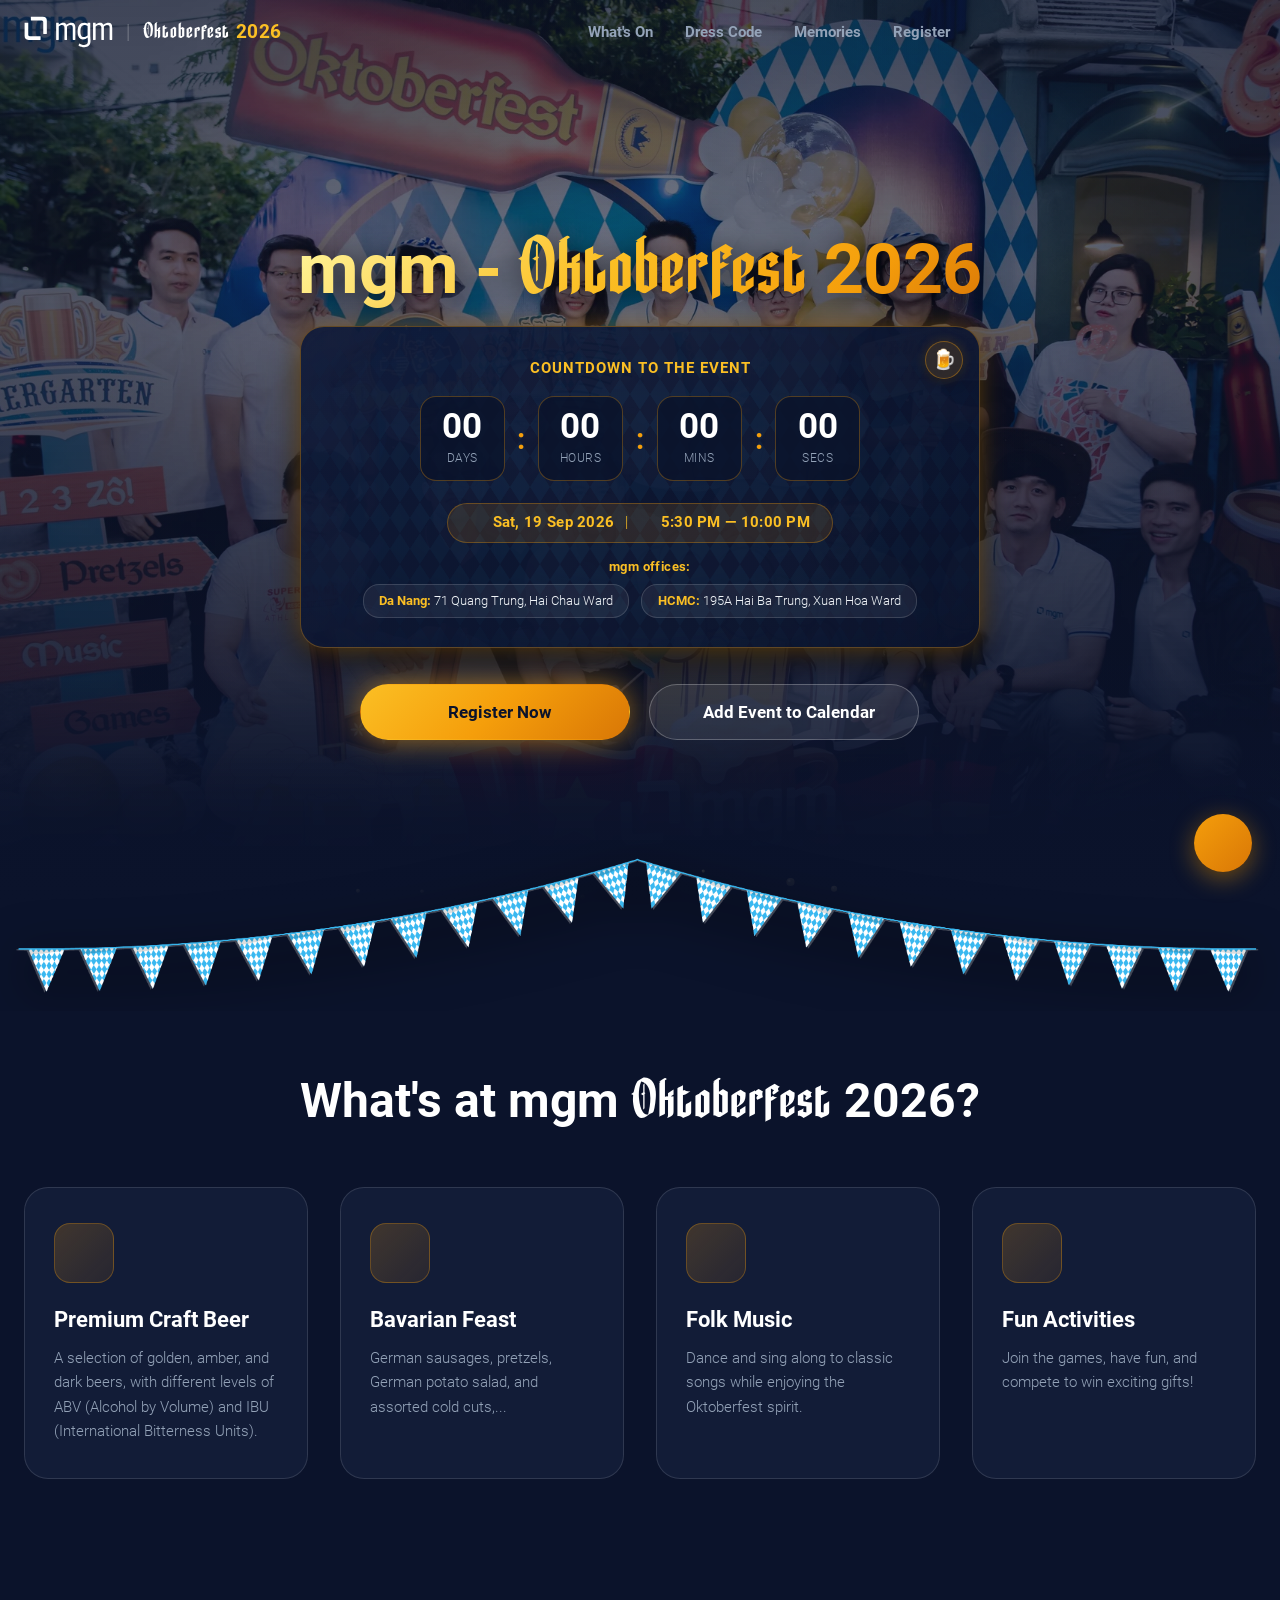
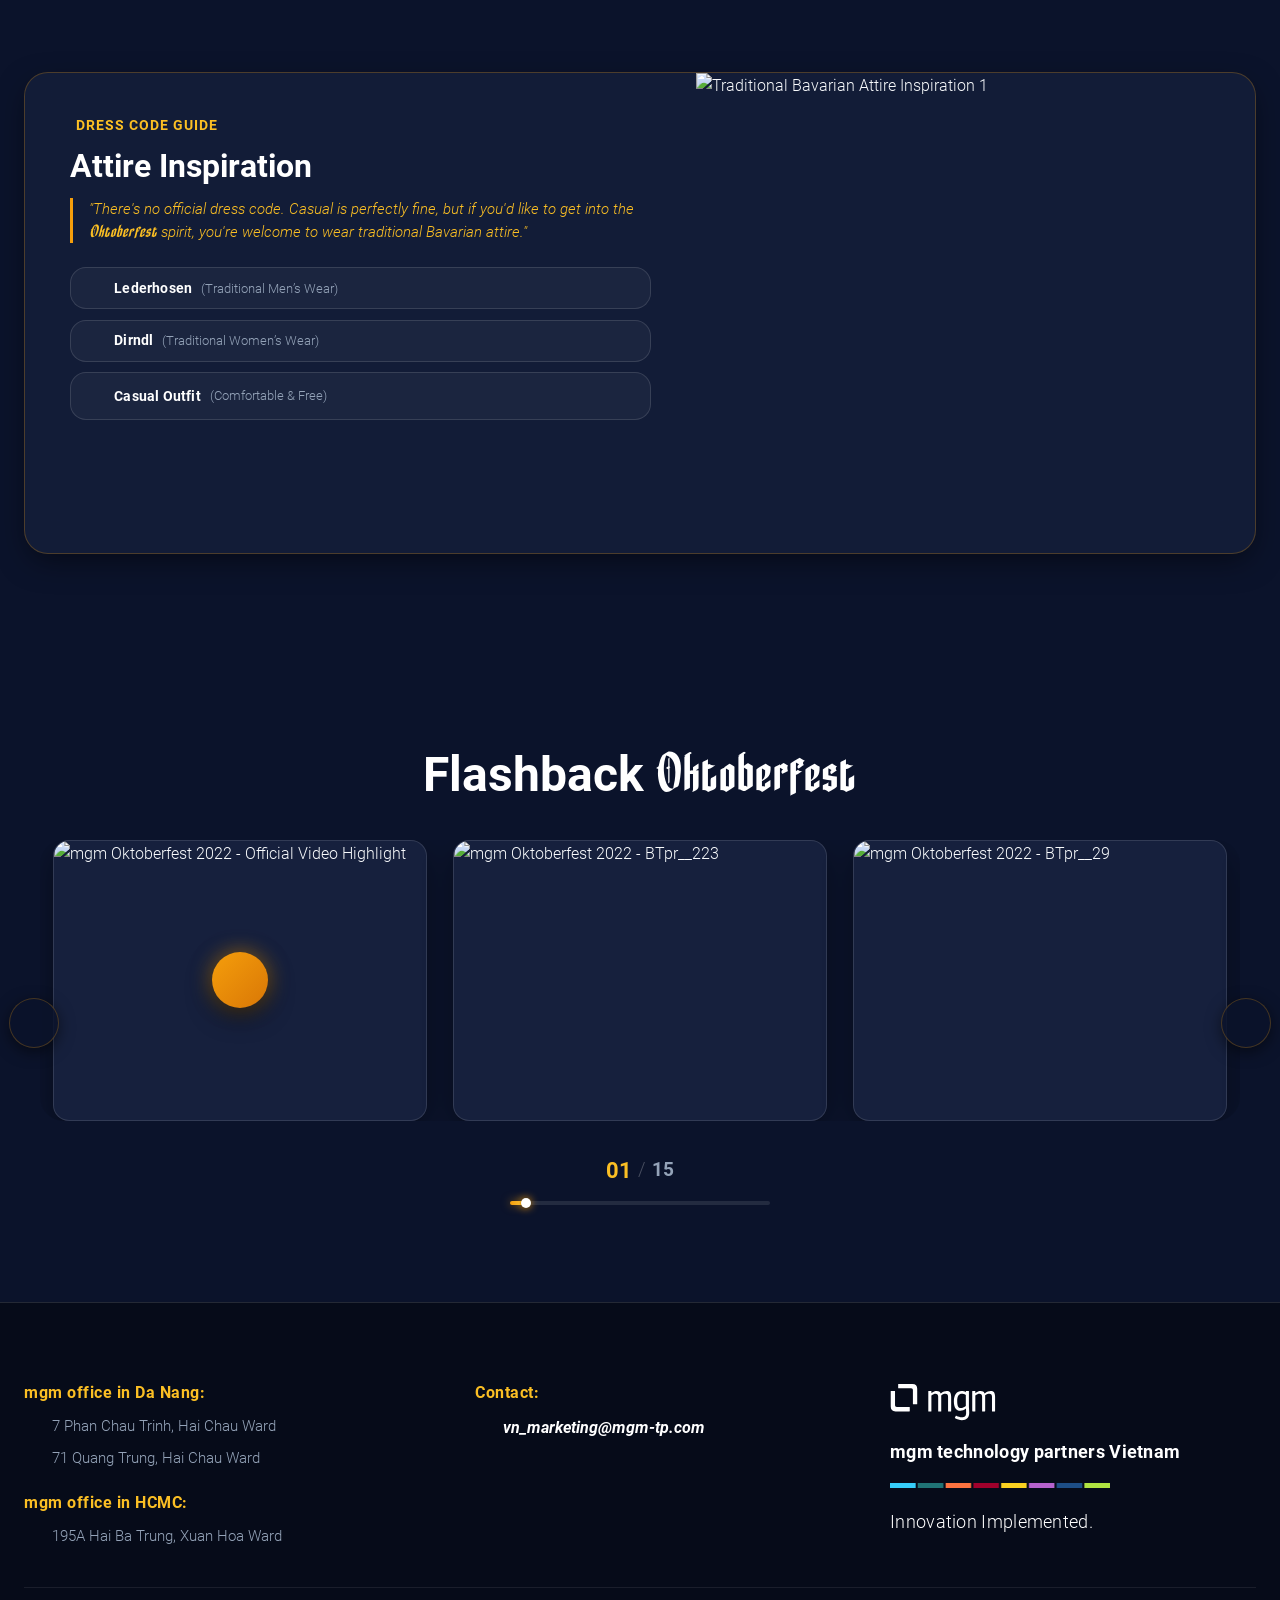
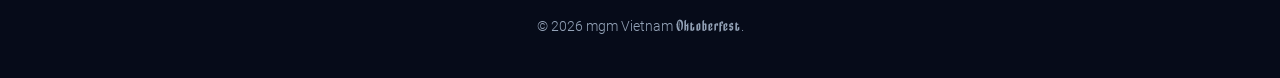
==== index.html @ 90c8c9d1 "style(cta): reduce lightning sweep speed on register button by 1/3 for smoother and more elegant shi" ====
<!DOCTYPE html>
<html lang="en">
<head>
  <meta charset="UTF-8">
  <meta name="viewport" content="width=device-width, initial-scale=1.0">
  <title>mgm — Oktoberfest 2026</title>
  <meta name="description" content="Join us for mgm Oktoberfest 2026! Cheers to our journey and celebrate together at mgm Da Nang & mgm HCMC.">
  <meta property="og:title" content="mgm — Oktoberfest 2026">
  <meta property="og:description" content="Register for mgm Oktoberfest 2026 celebration at Da Nang & HCMC offices!">
  <meta property="og:image" content="./assets/images/hero_bg.jpg">
  
  <!-- Favicon -->
  <link rel="icon" href="./assets/images/favicon.png" type="image/png">

  <!-- Lucide Icons -->
  <script src="https://unpkg.com/lucide@latest"></script>

  <!-- Canvas Confetti CDN -->
  <script src="https://cdn.jsdelivr.net/npm/canvas-confetti@1.6.0/dist/confetti.browser.min.js"></script>

  <!-- Prevent browser scroll restoration on reload -->
  <script>
    if ('scrollRestoration' in history) {
      history.scrollRestoration = 'manual';
    }
    if (window.location.hash) {
      history.replaceState(null, '', window.location.pathname + window.location.search);
    }
    window.scrollTo(0, 0);
  </script>

  <!-- Cloudflare Turnstile Security API -->
  <script src="https://challenges.cloudflare.com/turnstile/v0/api.js?render=explicit" async defer></script>

  <!-- Custom Stylesheet -->
  <link rel="stylesheet" href="./css/styles.css?v=86">
</head>
<body class="dark-theme">

  <!-- ═══════════════════════════════════════════════════════
       NAVIGATION BAR
       ═══════════════════════════════════════════════════════ -->
  <header class="navbar" id="navbar">
    <div class="navbar-container">
      <a href="#" class="nav-brand">
        <img src="./assets/images/mgm-logo-white.svg" alt="mgm logo" class="nav-logo-img">
        <span class="brand-divider">|</span>
        <span class="brand-text"><span class="font-oktoberfest">Oktoberfest</span> <span class="year-highlight">2026</span></span>
      </a>

      <nav class="nav-menu" id="navMenu">
        <a href="#whats-on" class="nav-link">What's On</a>
        <a href="#dress-code" class="nav-link">Dress Code</a>
        <a href="#memories" class="nav-link">Memories</a>
        <a href="#registration" class="nav-link open-reg-modal">Register</a>
      </nav>

      <div class="nav-actions">
        <button type="button" class="mobile-toggle" id="mobileToggle" aria-label="Toggle Menu">
          <i data-lucide="menu"></i>
        </button>
      </div>
    </div>
  </header>

  <!-- ═══════════════════════════════════════════════════════
       HERO SECTION
       ═══════════════════════════════════════════════════════ -->
  <section class="hero-section" id="hero">
    <div class="hero-bg-slider" id="heroBgSlider">
      <div class="hero-bg-slide active" style="background-image: url('./assets/images/hero_bg_btpr26.webp');"></div>
      <div class="hero-bg-slide" style="background-image: url('./assets/images/hero_bg_btpr218.jpg');"></div>
      <div class="hero-bg-slide" style="background-image: url('./assets/images/hero_bg_btpr211.jpg');"></div>
    </div>
    <div class="hero-bg-overlay"></div>
    <canvas id="bubblesCanvas" class="bubbles-canvas"></canvas>

    <!-- ═══ CINEMATIC AMBER LASER HORIZON INTRO ═══ -->
    <div class="hero-intro-laser" id="heroIntroLaser" aria-hidden="true"></div>

    <div class="hero-content">
      <h1 class="hero-title hero-intro-title">
        <span class="gold-gradient-text lowercase-brand">mgm - <span class="font-oktoberfest">Oktoberfest</span> 2026</span>
      </h1>

      <!-- COUNTDOWN TIMER & EVENT LOGISTICS -->
      <div class="countdown-wrapper hero-intro-countdown">
        <div class="countdown-container" id="countdown">
          <!-- Interactive Bavarian Beer Pour Trigger -->
          <button type="button" class="beer-pour-trigger-btn" id="beerPourBtn" title="Click to pour Bavarian beer into countdown! 🍺" aria-label="Pour Bavarian Beer into Countdown">
            <span class="beer-btn-icon" id="beerBtnIcon">🍺</span>
            <span class="beer-btn-tooltip">Pour Beer! 🍺</span>
          </button>

          <div class="countdown-header">
            Countdown to the Event
          </div>
          <div class="countdown-grid">
            <div class="countdown-card" id="cardDays">
              <div class="beer-liquid-fill"><div class="beer-foam-cap"></div></div>
              <div class="beer-bubbles" aria-hidden="true">
                <span class="bubble"></span><span class="bubble"></span><span class="bubble"></span><span class="bubble"></span><span class="bubble"></span>
              </div>
              <span class="count-num" id="cdDays">00</span>
              <span class="count-label">Days</span>
            </div>
            <span class="count-colon">:</span>
            <div class="countdown-card" id="cardHours">
              <div class="beer-liquid-fill"><div class="beer-foam-cap"></div></div>
              <div class="beer-bubbles" aria-hidden="true">
                <span class="bubble"></span><span class="bubble"></span><span class="bubble"></span><span class="bubble"></span><span class="bubble"></span>
              </div>
              <span class="count-num" id="cdHours">00</span>
              <span class="count-label">Hours</span>
            </div>
            <span class="count-colon">:</span>
            <div class="countdown-card" id="cardMinutes">
              <div class="beer-liquid-fill"><div class="beer-foam-cap"></div></div>
              <div class="beer-bubbles" aria-hidden="true">
                <span class="bubble"></span><span class="bubble"></span><span class="bubble"></span><span class="bubble"></span><span class="bubble"></span>
              </div>
              <span class="count-num" id="cdMinutes">00</span>
              <span class="count-label">Mins</span>
            </div>
            <span class="count-colon">:</span>
            <div class="countdown-card" id="cardSeconds">
              <div class="beer-liquid-fill"><div class="beer-foam-cap"></div></div>
              <div class="beer-bubbles" aria-hidden="true">
                <span class="bubble"></span><span class="bubble"></span><span class="bubble"></span><span class="bubble"></span><span class="bubble"></span>
              </div>
              <span class="count-num" id="cdSeconds">00</span>
              <span class="count-label">Secs</span>
            </div>
          </div>
          
          <div class="hero-event-info">
            <div class="event-info-pill-item">
              <span class="info-item-segment">
                <i data-lucide="calendar"></i>
                <span>Sat, 19 Sep 2026</span>
              </span>
              <span class="info-divider">|</span>
              <span class="info-item-segment">
                <i data-lucide="clock"></i>
                <span>5:30 PM — 10:00 PM</span>
              </span>
            </div>

            <div class="hero-venues-group">
              <div class="hero-venues-label">
                <i data-lucide="map-pin"></i>
                <span class="lowercase-brand">mgm offices:</span>
              </div>
              <div class="hero-venues-grid">
                <button type="button" class="venue-pill-item venue-modal-trigger" data-venue="danang" title="Click to view Da Nang office on Google Maps">
                  <span><strong>Da Nang:</strong> 71 Quang Trung, Hai Chau Ward</span>
                </button>
                <button type="button" class="venue-pill-item venue-modal-trigger" data-venue="hcmc" title="Click to view HCMC office on Google Maps">
                  <span><strong>HCMC:</strong> 195A Hai Ba Trung, Xuan Hoa Ward</span>
                </button>
              </div>
            </div>
          </div>
        </div>
      </div>

      <div class="hero-actions hero-intro-actions">
        <button type="button" class="btn btn-hero-primary open-reg-modal">
          <i data-lucide="ticket"></i> Register Now
        </button>
        <div class="calendar-dropdown-wrapper">
          <button type="button" class="btn btn-hero-secondary" id="calendarDropdownBtn">
            <i data-lucide="calendar-plus"></i> Add Event to Calendar
          </button>
          <div class="calendar-dropdown" id="calendarDropdown">
            <!-- Venue Location Toggle -->
            <div class="cal-venue-selector">
              <div class="cal-venue-header">
                <span class="cal-venue-label">Location</span>
                <span class="cal-venue-detected" id="calVenueDetected"></span>
              </div>
              <div class="cal-venue-options">
                <button type="button" class="cal-venue-btn active" data-cal-venue="danang" id="calVenueDanang">
                  <i data-lucide="map-pin"></i> Da Nang
                </button>
                <button type="button" class="cal-venue-btn" data-cal-venue="hcmc" id="calVenueHcmc">
                  <i data-lucide="map-pin"></i> HCMC
                </button>
              </div>
            </div>

            <div class="cal-divider"></div>

            <button type="button" class="cal-option" data-calendar="outlook">
              <svg viewBox="0 0 24 24" width="20" height="20" fill="none" xmlns="http://www.w3.org/2000/svg">
                <path d="M14 4h6.5A2.5 2.5 0 0 1 23 6.5v11a2.5 2.5 0 0 1-2.5 2.5H14V4z" fill="#0078d4"/>
                <path d="M14 4l9 5.5v5L14 20V4z" fill="#106ebe"/>
                <path d="M14 11.5l9-2.5v5.5l-9 2.5v-5.5z" fill="#005a9e"/>
                <rect x="1" y="6" width="13" height="12" rx="2" fill="#0078d4"/>
                <path d="M7.5 9.5a2.5 2.5 0 1 0 0 5 2.5 2.5 0 0 0 0-5zm0 3.75a1.25 1.25 0 1 1 0-2.5 1.25 1.25 0 0 1 0 2.5z" fill="#ffffff"/>
              </svg>
              <span>Outlook</span>
            </button>
            <button type="button" class="cal-option" data-calendar="google">
              <svg viewBox="0 0 24 24" width="20" height="20" fill="none" xmlns="http://www.w3.org/2000/svg">
                <path d="M18.5 2H5.5A3.5 3.5 0 0 0 2 5.5v13A3.5 3.5 0 0 0 5.5 22h13a3.5 3.5 0 0 0 3.5-3.5v-13A3.5 3.5 0 0 0 18.5 2z" fill="#1a73e8"/>
                <path d="M5.5 6.5h13a1.5 1.5 0 0 1 1.5 1.5v10.5a1.5 1.5 0 0 1-1.5 1.5h-13A1.5 1.5 0 0 1 4 18.5V8a1.5 1.5 0 0 1 1.5-1.5z" fill="#ffffff"/>
                <path d="M18.5 2h-3v4.5h6.5v-1A3.5 3.5 0 0 0 18.5 2z" fill="#ea4335"/>
                <path d="M22 18.5v-3h-4.5V22h1A3.5 3.5 0 0 0 22 18.5z" fill="#fbbc04"/>
                <path d="M5.5 22h10v-4.5H2v1A3.5 3.5 0 0 0 5.5 22z" fill="#34a853"/>
                <path d="M2 5.5v3h4.5V2h-1A3.5 3.5 0 0 0 2 5.5z" fill="#1a73e8"/>
                <text x="12" y="15.5" fill="#1a73e8" font-family="system-ui, -apple-system, BlinkMacSystemFont, sans-serif" font-size="8.5" font-weight="700" text-anchor="middle">31</text>
              </svg>
              <span>Google Calendar</span>
            </button>
            <button type="button" class="cal-option" data-calendar="ics">
              <i data-lucide="download"></i>
              <span>Apple / iCal (.ics file)</span>
            </button>
          </div>
        </div>
      </div>
    </div>
  </section>

  <!-- ═══════════════════════════════════════════════════════
       DECORATIVE HERO PATTERN DIVIDER (item-parterm.png)
       ═══════════════════════════════════════════════════════ -->
  <div class="hero-pattern-divider reveal reveal-delay-4" aria-hidden="true">
    <img src="./assets/images/item-parterm.png" alt="Oktoberfest decorative pattern divider" class="pattern-divider-img">
  </div>
  <!-- ═══════════════════════════════════════════════════════
       CONTINUOUS PATTERN WATERMARK FLOW (WHAT'S NEW -> DRESS CODE -> MEMORIES)
       ═══════════════════════════════════════════════════════ -->
  <div class="sections-pattern-flow">


  <!-- ═══════════════════════════════════════════════════════
       WHAT'S AT mgm OKTOBERFEST 2026
       ═══════════════════════════════════════════════════════ -->
  <section class="section whats-new-section" id="whats-on">
    <div class="section-container">
      <div class="section-header text-center reveal">
        <h2 class="section-title">What's at <span class="lowercase-brand">mgm</span> <span class="font-oktoberfest">Oktoberfest</span> 2026?</h2>
      </div>

      <div class="features-grid">
        
        <div class="feature-card reveal reveal-delay-1">
          <div class="feature-icon-box">
            <i data-lucide="beer"></i>
          </div>
          <h3 class="feature-title">Premium Craft Beer</h3>
          <p class="feature-desc">A selection of golden, amber, and dark beers, with different levels of ABV (Alcohol by Volume) and IBU (International Bitterness Units).</p>
        </div>

        <div class="feature-card reveal reveal-delay-2">
          <div class="feature-icon-box">
            <i data-lucide="utensils"></i>
          </div>
          <h3 class="feature-title">Bavarian Feast</h3>
          <p class="feature-desc">German sausages, pretzels, German potato salad, and assorted cold cuts,...</p>
        </div>

        <div class="feature-card reveal reveal-delay-3">
          <div class="feature-icon-box">
            <i data-lucide="music-4"></i>
          </div>
          <h3 class="feature-title">Folk Music</h3>
          <p class="feature-desc">Dance and sing along to classic songs while enjoying the Oktoberfest spirit.</p>
        </div>

        <div class="feature-card reveal reveal-delay-4">
          <div class="feature-icon-box">
            <i data-lucide="gamepad-2"></i>
          </div>
          <h3 class="feature-title">Fun Activities</h3>
          <p class="feature-desc">Join the games, have fun, and compete to win exciting gifts!</p>
        </div>

      </div>
    </div>
  </section>


  <!-- ═══════════════════════════════════════════════════════
       DRESS CODE SECTION (Section 4 - Pattern BG)
       ═══════════════════════════════════════════════════════ -->
  <section class="section dresscode-section" id="dress-code">
    <div class="section-container">
      <div class="dresscode-card-wrapper reveal">
        <div class="dresscode-info">
          <div class="dresscode-heading-box">
            <span class="section-tag gold"><i data-lucide="shirt"></i> DRESS CODE GUIDE</span>
            <h2 class="dresscode-title">Attire Inspiration</h2>
          </div>
          
          <blockquote class="dresscode-quote">
            "There's no official dress code. Casual is perfectly fine, but if you'd like to get into the <span class="font-oktoberfest">Oktoberfest</span> spirit, you're welcome to wear traditional Bavarian attire."
          </blockquote>

          <div class="attire-accordion" id="attireAccordion">
            <!-- Item 1: Lederhosen -->
            <div class="attire-accordion-item" data-attire="lederhosen">
              <button class="attire-accordion-header" type="button" aria-expanded="false">
                <span class="attire-header-title">
                  <i data-lucide="check-circle-2"></i>
                  <strong>Lederhosen</strong>
                  <span class="attire-subtitle">(Traditional Men’s Wear)</span>
                </span>
                <i data-lucide="chevron-down" class="attire-chevron"></i>
              </button>
              <div class="attire-accordion-body">
                <div class="attire-body-content">
                  <div class="attire-preview-box attire-zoomable" onclick="openOutfitLightbox('./assets/images/Lederhosen.png', 'Lederhosen (Traditional Men’s Wear)', 'Traditional leather breeches with suspenders, paired with a checkered or plain button-down shirt and sturdy footwear.')" title="Click to enlarge outfit" role="button" tabindex="0">
                    <img src="./assets/images/Lederhosen.png" alt="Lederhosen Bavarian Attire" class="attire-png-img" loading="lazy">
                    <span class="attire-zoom-badge" aria-hidden="true"><i data-lucide="zoom-in"></i></span>
                  </div>
                  <div class="attire-details">
                    <h4 class="attire-detail-heading">Classic Bavarian Style</h4>
                    <p class="attire-detail-text">Traditional leather breeches with suspenders, paired with a checkered or plain button-down shirt and sturdy footwear.</p>
                  </div>
                </div>
              </div>
            </div>

            <!-- Item 2: Dirndl -->
            <div class="attire-accordion-item" data-attire="dirndl">
              <button class="attire-accordion-header" type="button" aria-expanded="false">
                <span class="attire-header-title">
                  <i data-lucide="check-circle-2"></i>
                  <strong>Dirndl</strong>
                  <span class="attire-subtitle">(Traditional Women’s Wear)</span>
                </span>
                <i data-lucide="chevron-down" class="attire-chevron"></i>
              </button>
              <div class="attire-accordion-body">
                <div class="attire-body-content">
                  <div class="attire-preview-box attire-zoomable" onclick="openOutfitLightbox('./assets/images/Dirndl.png', 'Dirndl (Traditional Women’s Wear)', 'Bavarian folk dress comprising a tailored bodice, ruffled white blouse, flared skirt, and tied waist apron.')" title="Click to enlarge outfit" role="button" tabindex="0">
                    <img src="./assets/images/Dirndl.png" alt="Dirndl Bavarian Dress" class="attire-png-img" loading="lazy">
                    <span class="attire-zoom-badge" aria-hidden="true"><i data-lucide="zoom-in"></i></span>
                  </div>
                  <div class="attire-details">
                    <h4 class="attire-detail-heading">Feminine Folk Elegance</h4>
                    <p class="attire-detail-text">Bavarian folk dress comprising a tailored bodice, ruffled white blouse, flared skirt, and tied waist apron.</p>
                  </div>
                </div>
              </div>
            </div>

            <!-- Item 3: Casual Outfit (Static Non-expandable Option) -->
            <div class="attire-accordion-item attire-static-item" data-attire="casual">
              <div class="attire-static-header">
                <span class="attire-header-title">
                  <i data-lucide="check-circle-2"></i>
                  <strong>Casual Outfit</strong>
                  <span class="attire-subtitle">(Comfortable & Free)</span>
                </span>
              </div>
            </div>
          </div>
        </div>

        <div class="dresscode-visual dresscode-slider" id="dresscodeSlider">
          <img src="https://res.cloudinary.com/ren3b5dq/image/upload/v1786526247/oktoberfest/2022/BTpr__81.webp" alt="Traditional Bavarian Attire Inspiration 1" class="dresscode-slide active">
          <img src="https://pub-a8460b3580e04baf852732dbabcd7e00.r2.dev/images/BTpr_327.webp" alt="Traditional Bavarian Attire Inspiration 2" class="dresscode-slide">
        </div>
      </div>
    </div>
  </section>


  <!-- ═══════════════════════════════════════════════════════
       MEMORIES WALL (AUTO-PLAY SLIDER 4s)
       ═══════════════════════════════════════════════════════ -->
  <section class="section memories-section" id="memories">
    <div class="section-container">
      <div class="section-header text-center reveal">
        <h2 class="section-title">Flashback <span class="font-oktoberfest">Oktoberfest</span></h2>
      </div>

      <!-- MEMORIES SLIDER WRAPPER -->
      <div class="slider-wrapper reveal reveal-scale reveal-delay-2" id="memoriesSlider">
        
        <button class="slider-btn prev-btn" id="sliderPrevBtn" aria-label="Previous Slide">
          <i data-lucide="chevron-left"></i>
        </button>

        <div class="slider-container">
          <div class="slider-track" id="sliderTrack">
            <!-- 2022 Official Video Highlight (Cloudflare R2) -->
            <div class="slider-item" data-category="2022">
              <div class="gallery-item gallery-video-item" onclick="openVideoLightbox('https://pub-a8460b3580e04baf852732dbabcd7e00.r2.dev/videos/oktoberfest_2022.mp4', 'mgm Oktoberfest — Official Recap Video')">
                <img src="https://pub-a8460b3580e04baf852732dbabcd7e00.r2.dev/videos/oktoberfest_2022_thumb.jpg" alt="mgm Oktoberfest 2022 - Official Video Highlight" loading="lazy">
                <div class="video-play-badge">
                  <div class="play-icon-circle">
                    <i data-lucide="play"></i>
                  </div>
                </div>
                
              </div>
            </div>
            <div class="slider-item" data-category="2022">
              <div class="gallery-item">
                <img src="https://res.cloudinary.com/ren3b5dq/image/upload/v1786526238/oktoberfest/2022/BTpr__223.webp" alt="mgm Oktoberfest 2022 - BTpr__223" loading="lazy">
                <div class="gallery-overlay">
                  <h3 class="gallery-title">mgm <span class="font-oktoberfest">Oktoberfest</span></h3>
                  <p class="gallery-desc">BTpr__223</p>
                  <button class="gallery-zoom-btn" onclick="openLightbox('https://res.cloudinary.com/ren3b5dq/image/upload/v1786526238/oktoberfest/2022/BTpr__223.webp', 'mgm Oktoberfest - BTpr__223')">
                    <i data-lucide="maximize-2"></i> Zoom
                  </button>
                </div>
              </div>
            </div>
            <div class="slider-item" data-category="2022">
              <div class="gallery-item">
                <img src="https://res.cloudinary.com/ren3b5dq/image/upload/v1786526239/oktoberfest/2022/BTpr__29.webp" alt="mgm Oktoberfest 2022 - BTpr__29" loading="lazy">
                <div class="gallery-overlay">
                  <h3 class="gallery-title">mgm <span class="font-oktoberfest">Oktoberfest</span></h3>
                  <p class="gallery-desc">BTpr__29</p>
                  <button class="gallery-zoom-btn" onclick="openLightbox('https://res.cloudinary.com/ren3b5dq/image/upload/v1786526239/oktoberfest/2022/BTpr__29.webp', 'mgm Oktoberfest - BTpr__29')">
                    <i data-lucide="maximize-2"></i> Zoom
                  </button>
                </div>
              </div>
            </div>
            <div class="slider-item" data-category="2022">
              <div class="gallery-item">
                <img src="https://res.cloudinary.com/ren3b5dq/image/upload/v1786526241/oktoberfest/2022/BTpr__24.webp" alt="mgm Oktoberfest 2022 - BTpr__24" loading="lazy">
                <div class="gallery-overlay">
                  <h3 class="gallery-title">mgm <span class="font-oktoberfest">Oktoberfest</span></h3>
                  <p class="gallery-desc">BTpr__24</p>
                  <button class="gallery-zoom-btn" onclick="openLightbox('https://res.cloudinary.com/ren3b5dq/image/upload/v1786526241/oktoberfest/2022/BTpr__24.webp', 'mgm Oktoberfest - BTpr__24')">
                    <i data-lucide="maximize-2"></i> Zoom
                  </button>
                </div>
              </div>
            </div>
            <div class="slider-item" data-category="2022">
              <div class="gallery-item">
                <img src="https://res.cloudinary.com/ren3b5dq/image/upload/v1786526242/oktoberfest/2022/BTpr__234.webp" alt="mgm Oktoberfest 2022 - BTpr__234" loading="lazy">
                <div class="gallery-overlay">
                  <h3 class="gallery-title">mgm <span class="font-oktoberfest">Oktoberfest</span></h3>
                  <p class="gallery-desc">BTpr__234</p>
                  <button class="gallery-zoom-btn" onclick="openLightbox('https://res.cloudinary.com/ren3b5dq/image/upload/v1786526242/oktoberfest/2022/BTpr__234.webp', 'mgm Oktoberfest - BTpr__234')">
                    <i data-lucide="maximize-2"></i> Zoom
                  </button>
                </div>
              </div>
            </div>
            <div class="slider-item" data-category="2022">
              <div class="gallery-item">
                <img src="https://res.cloudinary.com/ren3b5dq/image/upload/v1786526243/oktoberfest/2022/BTpr__301.webp" alt="mgm Oktoberfest 2022 - BTpr__301" loading="lazy">
                <div class="gallery-overlay">
                  <h3 class="gallery-title">mgm <span class="font-oktoberfest">Oktoberfest</span></h3>
                  <p class="gallery-desc">BTpr__301</p>
                  <button class="gallery-zoom-btn" onclick="openLightbox('https://res.cloudinary.com/ren3b5dq/image/upload/v1786526243/oktoberfest/2022/BTpr__301.webp', 'mgm Oktoberfest - BTpr__301')">
                    <i data-lucide="maximize-2"></i> Zoom
                  </button>
                </div>
              </div>
            </div>
            <div class="slider-item" data-category="2022">
              <div class="gallery-item">
                <img src="https://res.cloudinary.com/ren3b5dq/image/upload/v1786526244/oktoberfest/2022/BTpr__74.webp" alt="mgm Oktoberfest 2022 - BTpr__74" loading="lazy">
                <div class="gallery-overlay">
                  <h3 class="gallery-title">mgm <span class="font-oktoberfest">Oktoberfest</span></h3>
                  <p class="gallery-desc">BTpr__74</p>
                  <button class="gallery-zoom-btn" onclick="openLightbox('https://res.cloudinary.com/ren3b5dq/image/upload/v1786526244/oktoberfest/2022/BTpr__74.webp', 'mgm Oktoberfest - BTpr__74')">
                    <i data-lucide="maximize-2"></i> Zoom
                  </button>
                </div>
              </div>
            </div>
            <div class="slider-item" data-category="2022">
              <div class="gallery-item">
                <img src="https://res.cloudinary.com/ren3b5dq/image/upload/v1786526246/oktoberfest/2022/BTpr__209.webp" alt="mgm Oktoberfest 2022 - BTpr__209" loading="lazy">
                <div class="gallery-overlay">
                  <h3 class="gallery-title">mgm <span class="font-oktoberfest">Oktoberfest</span></h3>
                  <p class="gallery-desc">BTpr__209</p>
                  <button class="gallery-zoom-btn" onclick="openLightbox('https://res.cloudinary.com/ren3b5dq/image/upload/v1786526246/oktoberfest/2022/BTpr__209.webp', 'mgm Oktoberfest - BTpr__209')">
                    <i data-lucide="maximize-2"></i> Zoom
                  </button>
                </div>
              </div>
            </div>
            <div class="slider-item" data-category="2022">
              <div class="gallery-item">
                <img src="https://res.cloudinary.com/ren3b5dq/image/upload/v1786526247/oktoberfest/2022/BTpr__81.webp" alt="mgm Oktoberfest 2022 - BTpr__81" loading="lazy">
                <div class="gallery-overlay">
                  <h3 class="gallery-title">mgm <span class="font-oktoberfest">Oktoberfest</span></h3>
                  <p class="gallery-desc">BTpr__81</p>
                  <button class="gallery-zoom-btn" onclick="openLightbox('https://res.cloudinary.com/ren3b5dq/image/upload/v1786526247/oktoberfest/2022/BTpr__81.webp', 'mgm Oktoberfest - BTpr__81')">
                    <i data-lucide="maximize-2"></i> Zoom
                  </button>
                </div>
              </div>
            </div>
            <div class="slider-item" data-category="2022">
              <div class="gallery-item">
                <img src="https://res.cloudinary.com/ren3b5dq/image/upload/v1786526248/oktoberfest/2022/BTpr__272.webp" alt="mgm Oktoberfest 2022 - BTpr__272" loading="lazy">
                <div class="gallery-overlay">
                  <h3 class="gallery-title">mgm <span class="font-oktoberfest">Oktoberfest</span></h3>
                  <p class="gallery-desc">BTpr__272</p>
                  <button class="gallery-zoom-btn" onclick="openLightbox('https://res.cloudinary.com/ren3b5dq/image/upload/v1786526248/oktoberfest/2022/BTpr__272.webp', 'mgm Oktoberfest - BTpr__272')">
                    <i data-lucide="maximize-2"></i> Zoom
                  </button>
                </div>
              </div>
            </div>
            <div class="slider-item" data-category="2022">
              <div class="gallery-item">
                <img src="https://res.cloudinary.com/ren3b5dq/image/upload/v1786526249/oktoberfest/2022/BTpr__159.webp" alt="mgm Oktoberfest 2022 - BTpr__159" loading="lazy">
                <div class="gallery-overlay">
                  <h3 class="gallery-title">mgm <span class="font-oktoberfest">Oktoberfest</span></h3>
                  <p class="gallery-desc">BTpr__159</p>
                  <button class="gallery-zoom-btn" onclick="openLightbox('https://res.cloudinary.com/ren3b5dq/image/upload/v1786526249/oktoberfest/2022/BTpr__159.webp', 'mgm Oktoberfest - BTpr__159')">
                    <i data-lucide="maximize-2"></i> Zoom
                  </button>
                </div>
              </div>
            </div>
            <div class="slider-item" data-category="2022">
              <div class="gallery-item">
                <img src="https://res.cloudinary.com/ren3b5dq/image/upload/v1786526251/oktoberfest/2022/BTpr__135.webp" alt="mgm Oktoberfest 2022 - BTpr__135" loading="lazy">
                <div class="gallery-overlay">
                  <h3 class="gallery-title">mgm <span class="font-oktoberfest">Oktoberfest</span></h3>
                  <p class="gallery-desc">BTpr__135</p>
                  <button class="gallery-zoom-btn" onclick="openLightbox('https://res.cloudinary.com/ren3b5dq/image/upload/v1786526251/oktoberfest/2022/BTpr__135.webp', 'mgm Oktoberfest - BTpr__135')">
                    <i data-lucide="maximize-2"></i> Zoom
                  </button>
                </div>
              </div>
            </div>
            <div class="slider-item" data-category="2022">
              <div class="gallery-item">
                <img src="https://res.cloudinary.com/ren3b5dq/image/upload/v1786526252/oktoberfest/2022/BTpr__174.webp" alt="mgm Oktoberfest 2022 - BTpr__174" loading="lazy">
                <div class="gallery-overlay">
                  <h3 class="gallery-title">mgm <span class="font-oktoberfest">Oktoberfest</span></h3>
                  <p class="gallery-desc">BTpr__174</p>
                  <button class="gallery-zoom-btn" onclick="openLightbox('https://res.cloudinary.com/ren3b5dq/image/upload/v1786526252/oktoberfest/2022/BTpr__174.webp', 'mgm Oktoberfest - BTpr__174')">
                    <i data-lucide="maximize-2"></i> Zoom
                  </button>
                </div>
              </div>
            </div>
            <div class="slider-item" data-category="2022">
              <div class="gallery-item">
                <img src="https://res.cloudinary.com/ren3b5dq/image/upload/v1786526253/oktoberfest/2022/BTpr__230.webp" alt="mgm Oktoberfest 2022 - BTpr__230" loading="lazy">
                <div class="gallery-overlay">
                  <h3 class="gallery-title">mgm <span class="font-oktoberfest">Oktoberfest</span></h3>
                  <p class="gallery-desc">BTpr__230</p>
                  <button class="gallery-zoom-btn" onclick="openLightbox('https://res.cloudinary.com/ren3b5dq/image/upload/v1786526253/oktoberfest/2022/BTpr__230.webp', 'mgm Oktoberfest - BTpr__230')">
                    <i data-lucide="maximize-2"></i> Zoom
                  </button>
                </div>
              </div>
            </div>
            <div class="slider-item" data-category="2022">
              <div class="gallery-item">
                <img src="https://res.cloudinary.com/ren3b5dq/image/upload/v1786526255/oktoberfest/2022/BTpr__164.webp" alt="mgm Oktoberfest 2022 - BTpr__164" loading="lazy">
                <div class="gallery-overlay">
                  <h3 class="gallery-title">mgm <span class="font-oktoberfest">Oktoberfest</span></h3>
                  <p class="gallery-desc">BTpr__164</p>
                  <button class="gallery-zoom-btn" onclick="openLightbox('https://res.cloudinary.com/ren3b5dq/image/upload/v1786526255/oktoberfest/2022/BTpr__164.webp', 'mgm Oktoberfest - BTpr__164')">
                    <i data-lucide="maximize-2"></i> Zoom
                  </button>
                </div>
              </div>
            </div>
          </div>
        </div>

        <button class="slider-btn next-btn" id="sliderNextBtn" aria-label="Next Slide">
          <i data-lucide="chevron-right"></i>
        </button>

        <!-- NUMERICAL PAGINATION & CONTROLS -->
        <div class="slider-pagination" id="sliderPagination">
          <div class="slide-counter">
            <span id="currentSlideNum" class="counter-num-active">01</span>
            <span class="counter-slash">/</span>
            <span id="totalSlideNum" class="counter-num-total">16</span>
          </div>

          <!-- PROGRESS SCRUBBER TRACK (Only visible for All Seasons) -->
          <div class="slider-progress-track" id="sliderProgressTrack">
            <div class="slider-progress-fill" id="sliderProgressFill"></div>
          </div>

          <!-- INDICATOR DOTS (Only visible for specific year tabs) -->
          <div class="slider-dots" id="sliderDots" style="display: none;"></div>
        </div>
      </div>
    </div>
  </section>
  </div>

  <!-- ═══════════════════════════════════════════════════════
       FOOTER
       ═══════════════════════════════════════════════════════ -->
  <footer class="footer">
    <div class="footer-container">
      
      <!-- 3-COLUMN FOOTER GRID -->
      <div class="footer-grid">
        
        <!-- DIV 1: OFFICES (DA NANG & HCMC) -->
        <div class="footer-col footer-offices-col reveal reveal-delay-1">
          <div class="office-group">
            <h4 class="footer-col-title">mgm office in Da Nang:</h4>
            <ul class="footer-address-list">
              <li class="venue-modal-trigger clickable-address" data-venue="danang-pct" title="Click to view on Google Maps"><i data-lucide="map-pin"></i> 7 Phan Chau Trinh, Hai Chau Ward</li>
              <li class="venue-modal-trigger clickable-address" data-venue="danang" title="Click to view on Google Maps"><i data-lucide="map-pin"></i> 71 Quang Trung, Hai Chau Ward</li>
            </ul>
          </div>

          <div class="office-group margin-top-md">
            <h4 class="footer-col-title">mgm office in HCMC:</h4>
            <ul class="footer-address-list">
              <li class="venue-modal-trigger clickable-address" data-venue="hcmc" title="Click to view on Google Maps"><i data-lucide="map-pin"></i> 195A Hai Ba Trung, Xuan Hoa Ward</li>
            </ul>
          </div>
        </div>

        <!-- DIV 2: CONTACT -->
        <div class="footer-col footer-contact-col reveal reveal-delay-2">
          <h4 class="footer-col-title">Contact:</h4>
          <a href="mailto:vn_marketing@mgm-tp.com" class="footer-email-link">
            <i data-lucide="mail"></i> vn_marketing@mgm-tp.com
          </a>
        </div>

        <!-- DIV 3: BRAND / LOGO / SLOGAN (LEFT ALIGNED) -->
        <div class="footer-col footer-brand-col reveal reveal-delay-3">
          <img src="./assets/images/mgm-logo-white.svg" alt="mgm logo" class="footer-brand-logo">
          <h3 class="footer-company-name">mgm technology partners Vietnam</h3>
          <div class="footer-colorbar-wrapper">
            <img src="./assets/images/colorbar.png" alt="mgm colorbar" class="footer-colorbar-img">
          </div>
          <p class="footer-slogan">Innovation Implemented.</p>
        </div>

      </div>


      <!-- COPYRIGHT -->
      <div class="footer-copyright">
        <p>© 2026 mgm Vietnam <span class="font-oktoberfest">Oktoberfest</span>.</p>
      </div>

    </div>
  </footer>

  <!-- ═══════════════════════════════════════════════════════
       REGISTRATION POP-UP MODAL (JOTFORM IFRAME EMBED WITH TURNSTILE GATE)
       ═══════════════════════════════════════════════════════ -->
  <div class="modal-backdrop" id="registrationModal">
    <div class="modal-content glass-card reg-modal-content jotform-modal-content">
      <button class="modal-close" id="closeRegModalBtn" aria-label="Close Registration Form">
        <i data-lucide="x"></i>
      </button>

      <!-- CLOUDFLARE TURNSTILE SECURITY GATEKEEPER -->
      <div class="reg-turnstile-gate" id="regTurnstileGate">
        <div class="reg-gate-card">
          <div class="reg-gate-icon">
            <i data-lucide="shield-check"></i>
          </div>
          <h3 class="reg-gate-title">Security Verification</h3>
          <p class="reg-gate-desc">Verifying your connection to ensure a secure registration environment...</p>
          
          <div class="reg-turnstile-widget" id="regTurnstileWidget"></div>

          <div class="reg-gate-footer">
            <span class="reg-gate-secured"><i data-lucide="lock"></i> Protected by <strong>Cloudflare Turnstile</strong></span>
          </div>
        </div>
      </div>

      <div class="jotform-iframe-container" id="regIframeContainer">
        <iframe
          id="JotFormIFrame-262091577915061"
          title="mgm Oktoberfest 2026 Registration"
          allowtransparency="true"
          allow="geolocation; microphone; camera; fullscreen"
          src="https://form.jotform.com/262091577915061"
          frameborder="0"
          class="jotform-iframe"
          scrolling="yes"
        >
        </iframe>
      </div>
    </div>
  </div>

  <!-- ═══════════════════════════════════════════════════════
       VENUE MAP POP-UP MODAL (GOOGLE MAPS EMBED)
       ═══════════════════════════════════════════════════════ -->
  <div class="modal-backdrop" id="mapModal">
    <div class="modal-content glass-card map-modal-content">
      <button class="modal-close" id="closeMapModalBtn" aria-label="Close Map Modal">
        <i data-lucide="x"></i>
      </button>

      <div class="map-modal-header">
        <div class="map-modal-title-group">
          <span class="map-modal-badge" id="mapModalBadge"><i data-lucide="map-pin"></i> <span id="mapModalBadgeText">Event Venue</span></span>
          <h3 class="map-modal-title" id="mapModalTitle">mgm Da Nang Office</h3>
          <p class="map-modal-address" id="mapModalAddress">71 Quang Trung, Hai Chau Ward, Da Nang</p>
        </div>

        <div class="map-modal-actions">
          <div class="map-venue-switcher">
            <button type="button" class="map-tab-btn active" data-target-venue="danang">Da Nang</button>
            <button type="button" class="map-tab-btn" data-target-venue="hcmc">HCMC</button>
          </div>
          <a href="https://maps.google.com/?q=mgm+technology+partners+Vietnam,+71+Quang+Trung,+Da+Nang" target="_blank" rel="noopener noreferrer" class="btn-open-gmaps" id="openExternalGmapsBtn">
            <i data-lucide="external-link"></i> View on Google Maps
          </a>
        </div>
      </div>

      <div class="map-iframe-container">
        <iframe
          id="mapIframe"
          title="mgm Office Location Map"
          src=""
          loading="lazy"
          allowfullscreen
          referrerpolicy="no-referrer-when-downgrade"
          class="map-iframe"
        ></iframe>
      </div>
    </div>
  </div>

  <!-- ═══════════════════════════════════════════════════════
       CHATBOT WIDGET — BIERLY AI ASSISTANT
       ═══════════════════════════════════════════════════════ -->
  <!-- Chat FAB (Floating Action Button) -->
  <button class="chat-fab" id="chatFab" aria-label="Open Bierly chatbot">
    <i data-lucide="beer" class="chat-fab-icon"></i>
  </button>

  <!-- Chat Panel -->
  <div class="chat-panel" id="chatPanel">
    <div class="chat-header">
      <div class="chat-avatar">🍺</div>
      <div class="chat-header-info">
        <div class="chat-header-name">Bierly</div>
        <div class="chat-header-status">
          <span>Oktoberfest AI Assistant</span>
          <span class="chat-security-badge" title="Protected by Cloudflare Turnstile">
            <i data-lucide="shield-check"></i> Turnstile Protected
          </span>
        </div>
      </div>
      <button class="chat-close-btn" id="chatCloseBtn" aria-label="Close chat">
        <i data-lucide="x"></i>
      </button>
    </div>
    <div class="chat-messages" id="chatMessages">
      <div class="chat-welcome">
        <div class="chat-welcome-title">🍻 Prost!</div>
        <div class="chat-welcome-sub">Hi! I'm Bierly, your Oktoberfest guide. Ask me anything about the event!</div>
      </div>
    </div>
    <div class="chat-suggestions" id="chatSuggestions">
      <button class="chat-chip" data-q="When is the event?">🗓️ When is the event?</button>
      <button class="chat-chip" data-q="What should I wear?">👗 What should I wear?</button>
      <button class="chat-chip" data-q="How do I register?">📝 How do I register?</button>
      <button class="chat-chip" data-q="What food & drinks?">🍺 What food & drinks?</button>
    </div>

    <!-- Cloudflare Turnstile Managed Widget (Compact & Elegant) -->
    <div class="chat-turnstile-wrapper" id="chatTurnstileWrapper">
      <div id="chatTurnstile"></div>
    </div>

    <div class="chat-input-bar">
      <textarea class="chat-input" id="chatInput" placeholder="Ask Bierly about the event..." rows="1"></textarea>
      <button class="chat-send-btn" id="chatSendBtn" disabled aria-label="Send message">
        <i data-lucide="send"></i>
      </button>
    </div>
  </div>

  <!-- ═══════════════════════════════════════════════════════
       LIGHTBOX MODAL FOR GALLERY
       ═══════════════════════════════════════════════════════ -->
  <div class="lightbox-backdrop" id="lightbox">
    <button class="lightbox-close" onclick="closeLightbox()" aria-label="Close Lightbox">
      <i data-lucide="x"></i>
    </button>
    <div class="lightbox-content">
      <img src="" id="lightboxImg" alt="Enlarged photo">
      <video id="lightboxVideo" controls playsinline preload="metadata" style="display:none; max-width: 90vw; max-height: 75vh; border-radius: var(--radius-md); box-shadow: 0 20px 40px rgba(0, 0, 0, 0.85); width: 100%;"></video>
      <p class="lightbox-caption" id="lightboxCaption"></p>
    </div>
  </div>

  <!-- ═══ BAVARIAN BEER POURING EASTER EGG ELEMENTS ═══ -->
  <div class="beer-flyer" id="beerFlyer" aria-hidden="true">🍺</div>
  <div class="beer-stream" id="beerStream" aria-hidden="true"></div>

  <!-- Live Reload Script for Local Development -->
  <script>
    if (location.hostname === 'localhost' || location.hostname === '127.0.0.1') {
      const evtSource = new EventSource('/events');
      evtSource.onmessage = () => {
        console.log('⚡ Code change detected. Reloading page...');
        location.reload();
      };
    }
  </script>

  <!-- Supabase JS Client v2 CDN -->
  <script src="https://cdn.jsdelivr.net/npm/@supabase/supabase-js@2"></script>
  <script src="./js/supabase.js?v=1"></script>

  <!-- Custom App JavaScript -->
  <script src="./js/app.js?v=71"></script>
</body>
</html>
---- css/styles.css ----
/* ═════════════════════════════════════════════════════════════════
   mgm VIETNAM OKTOBERFEST 2026 — STYLESHEET
   Design Aesthetic: Bavarian Festive Tech Fusion (Midnight & Amber Gold)
   ═════════════════════════════════════════════════════════════════ */

/* ─── LOCAL CUSTOM FONT FACES ─── */
@font-face {
  font-family: 'Rengkoxpersonal';
  src: url('../assets/Font/Rengkoxpersonal.otf') format('opentype');
  font-weight: normal;
  font-style: normal;
  font-display: swap;
}

@font-face {
  font-family: 'Boombie';
  src: url('../assets/Font/Boombie.otf') format('opentype');
  font-weight: normal;
  font-style: normal;
  font-display: swap;
}

@font-face {
  font-family: 'Roboto';
  src: url('../assets/Font/Roboto-Thin.ttf') format('truetype');
  font-weight: 100;
  font-style: normal;
  font-display: swap;
}

@font-face {
  font-family: 'Roboto';
  src: url('../assets/Font/Roboto-ThinItalic.ttf') format('truetype');
  font-weight: 100;
  font-style: italic;
  font-display: swap;
}

@font-face {
  font-family: 'Roboto';
  src: url('../assets/Font/Roboto-Light.ttf') format('truetype');
  font-weight: 300;
  font-style: normal;
  font-display: swap;
}

@font-face {
  font-family: 'Roboto';
  src: url('../assets/Font/Roboto-LightItalic.ttf') format('truetype');
  font-weight: 300;
  font-style: italic;
  font-display: swap;
}

@font-face {
  font-family: 'Roboto';
  src: url('../assets/Font/Roboto-Bold.ttf') format('truetype');
  font-weight: 700;
  font-style: normal;
  font-display: swap;
}

@font-face {
  font-family: 'Roboto';
  src: url('../assets/Font/Roboto-BoldItalic.ttf') format('truetype');
  font-weight: 700;
  font-style: italic;
  font-display: swap;
}

/* ─── CSS CUSTOM PROPERTIES & TOKENS ─── */
:root {
  --bg-primary: #0b132b;
  --bg-secondary: #16203d;
  --bg-tertiary: #1c2951;
  --card-bg: rgba(22, 32, 61, 0.75);
  --card-border: rgba(245, 158, 11, 0.25);
  --glass-bg: rgba(11, 19, 43, 0.82);
  --glass-border: rgba(255, 255, 255, 0.12);

  --text-main: #f8fafc;
  --text-muted: #94a3b8;
  --text-gold: #fbbf24;

  --accent-amber: #f59e0b;
  --accent-amber-dark: #d97706;
  --accent-glow: rgba(245, 158, 11, 0.5);
  --mgm-red: #e11d48;
  --mgm-red-dark: #be123c;
  --bavarian-blue: #0284c7;

  --font-heading: 'Roboto', sans-serif;
  --font-body: 'Roboto', sans-serif;
  --font-hero: 'Rengkoxpersonal', cursive, sans-serif;
  --font-accent: 'Roboto', sans-serif;

  --radius-sm: 8px;
  --radius-md: 16px;
  --radius-lg: 24px;
  --radius-full: 9999px;

  --shadow-glow: 0 0 25px rgba(245, 158, 11, 0.35);
  --shadow-lg: 0 10px 30px -5px rgba(0, 0, 0, 0.5);

  --transition-fast: 0.2s cubic-bezier(0.4, 0, 0.2, 1);
  --transition-normal: 0.35s cubic-bezier(0.4, 0, 0.2, 1);
}

/* ─── RESET & BASE ─── */
*, *::before, *::after {
  box-sizing: border-box;
  margin: 0;
  padding: 0;
}

html {
  scroll-behavior: smooth;
  font-size: 16px;
}

body.dark-theme {
  background-color: var(--bg-primary);
  color: var(--text-main);
  font-family: var(--font-body);
  line-height: 1.6;
  overflow-x: hidden;
  -webkit-font-smoothing: antialiased;
}

/* ─── GLOBAL DARK CUSTOM SCROLLBAR ─── */
::-webkit-scrollbar {
  width: 8px;
  height: 8px;
}

::-webkit-scrollbar-track {
  background: #080e20;
}

::-webkit-scrollbar-thumb {
  background: rgba(245, 158, 11, 0.35);
  border-radius: 4px;
  border: 1px solid rgba(245, 158, 11, 0.15);
}

::-webkit-scrollbar-thumb:hover {
  background: #f59e0b;
  box-shadow: 0 0 10px rgba(245, 158, 11, 0.5);
}

* {
  scrollbar-width: thin;
  scrollbar-color: rgba(245, 158, 11, 0.35) #080e20;
}

img {
  max-width: 100%;
  height: auto;
  display: block;
}

a {
  color: inherit;
  text-decoration: none;
}

button {
  font-family: inherit;
  cursor: pointer;
  border: none;
  background: none;
}

/* ─── LOWERCASE BRAND ENFORCEMENT ─── */
.lowercase-brand {
  text-transform: none !important;
}

/* ─── SCROLL REVEAL & STAGGERED HIERARCHY ANIMATIONS ─── */
.reveal {
  opacity: 0;
  transform: translateY(32px);
  transition: opacity 0.8s cubic-bezier(0.16, 1, 0.3, 1), transform 0.8s cubic-bezier(0.16, 1, 0.3, 1);
  will-change: opacity, transform;
}

.reveal.revealed,
.reveal.active {
  opacity: 1;
  transform: translateY(0);
}

.reveal-left {
  opacity: 0;
  transform: translateX(-35px);
  transition: opacity 0.85s cubic-bezier(0.16, 1, 0.3, 1), transform 0.85s cubic-bezier(0.16, 1, 0.3, 1);
  will-change: opacity, transform;
}

.reveal-left.revealed,
.reveal-left.active {
  opacity: 1;
  transform: translateX(0);
}

.reveal-right {
  opacity: 0;
  transform: translateX(35px);
  transition: opacity 0.85s cubic-bezier(0.16, 1, 0.3, 1), transform 0.85s cubic-bezier(0.16, 1, 0.3, 1);
  will-change: opacity, transform;
}

.reveal-right.revealed,
.reveal-right.active {
  opacity: 1;
  transform: translateX(0);
}

.reveal-scale {
  opacity: 0;
  transform: scale(0.94) translateY(20px);
  transition: opacity 0.85s cubic-bezier(0.16, 1, 0.3, 1), transform 0.85s cubic-bezier(0.16, 1, 0.3, 1);
  will-change: opacity, transform;
}

.reveal-scale.revealed,
.reveal-scale.active {
  opacity: 1;
  transform: scale(1) translateY(0);
}

/* Stagger Delays for Hierarchical Cascades */
.reveal-delay-1 { transition-delay: 0.12s !important; }
.reveal-delay-2 { transition-delay: 0.24s !important; }
.reveal-delay-3 { transition-delay: 0.36s !important; }
.reveal-delay-4 { transition-delay: 0.48s !important; }
.reveal-delay-5 { transition-delay: 0.60s !important; }

/* Stagger Children inside a reveal-group */
.reveal-group {
  opacity: 1;
}

.reveal-group .reveal-child {
  opacity: 0;
  transform: translateY(28px);
  transition: opacity 0.75s cubic-bezier(0.16, 1, 0.3, 1), transform 0.75s cubic-bezier(0.16, 1, 0.3, 1);
  will-change: opacity, transform;
}

.reveal-group.active .reveal-child {
  opacity: 1;
  transform: translateY(0);
}

.reveal-group.active .reveal-child:nth-child(1) { transition-delay: 0.08s; }
.reveal-group.active .reveal-child:nth-child(2) { transition-delay: 0.20s; }
.reveal-group.active .reveal-child:nth-child(3) { transition-delay: 0.32s; }
.reveal-group.active .reveal-child:nth-child(4) { transition-delay: 0.44s; }
.reveal-group.active .reveal-child:nth-child(5) { transition-delay: 0.56s; }

/* ─── TYPOGRAPHY UTILITIES ─── */
h1, h2, h3, h4 {
  font-family: var(--font-heading);
  line-height: 1.2;
}

.gold-gradient-text {
  background: linear-gradient(135deg, #fff59d 0%, #fbbf24 45%, #f59e0b 80%, #d97706 100%);
  -webkit-background-clip: text;
  -webkit-text-fill-color: transparent;
  text-shadow: none !important;
  filter: drop-shadow(0 4px 15px rgba(0, 0, 0, 0.75));
  display: inline-block;
}

.bavarian-callout {
  font-family: var(--font-body);
  font-weight: 700;
  color: var(--text-gold);
  text-transform: uppercase;
  letter-spacing: 2px;
  display: block;
  font-size: 1.25rem;
  margin-bottom: 0.5rem;
  text-shadow: 0 0 15px rgba(245, 158, 11, 0.6);
}

/* ─── BADGES & BUTTONS ─── */
.mgm-badge {
  background: linear-gradient(135deg, var(--mgm-red), var(--mgm-red-dark));
  color: #fff;
  font-weight: 800;
  padding: 0.25rem 0.6rem;
  border-radius: var(--radius-sm);
  font-size: 0.85rem;
  letter-spacing: 1px;
}
.mgm-badge.large {
  font-size: 1.1rem;
  padding: 0.35rem 0.8rem;
}

.pill-badge {
  display: inline-flex;
  align-items: center;
  gap: 0.5rem;
  background: rgba(245, 158, 11, 0.15);
  border: 1px solid rgba(245, 158, 11, 0.4);
  color: var(--text-gold);
  padding: 0.4rem 1.2rem;
  border-radius: var(--radius-full);
  font-size: 0.85rem;
  font-weight: 600;
  letter-spacing: 0.5px;
  backdrop-filter: blur(8px);
  -webkit-backdrop-filter: blur(8px);
}
.pill-badge.gold {
  background: linear-gradient(135deg, rgba(245, 158, 11, 0.25), rgba(217, 119, 6, 0.25));
}

.btn {
  display: inline-flex;
  align-items: center;
  justify-content: center;
  gap: 0.6rem;
  padding: 0.75rem 1.5rem;
  border-radius: var(--radius-full);
  font-weight: 700;
  font-size: 0.95rem;
  transition: all var(--transition-normal);
}

.btn-primary {
  background: linear-gradient(135deg, var(--accent-amber), var(--accent-amber-dark));
  color: #000;
  box-shadow: 0 4px 15px rgba(245, 158, 11, 0.4);
}
.btn-primary:hover {
  transform: translateY(-2px);
  box-shadow: 0 8px 25px rgba(245, 158, 11, 0.6);
  filter: brightness(1.1);
}

.btn-hero-primary,
.btn-hero-secondary {
  display: inline-flex;
  align-items: center;
  justify-content: center;
  height: 56px;
  width: 270px;
  max-width: 100%;
  padding: 0 1.5rem;
  font-size: 1.05rem;
  font-weight: 700;
  border-radius: var(--radius-full);
  text-align: center;
  box-sizing: border-box;
}

.btn-hero-primary {
  background: linear-gradient(135deg, #fbbf24 0%, #f59e0b 50%, #d97706 100%);
  color: #0b132b;
  border: 1px solid transparent;
  box-shadow: 0 0 30px rgba(245, 158, 11, 0.6);
  position: relative;
  overflow: hidden;
  isolation: isolate;
}

.btn-hero-primary::before {
  content: '';
  position: absolute;
  top: -50%;
  left: -120%;
  width: 70%;
  height: 200%;
  background: linear-gradient(
    90deg,
    rgba(255, 255, 255, 0) 0%,
    rgba(255, 255, 255, 0.35) 35%,
    rgba(255, 255, 255, 0.85) 50%,
    rgba(255, 255, 255, 0.35) 65%,
    rgba(255, 255, 255, 0) 100%
  );
  transform: rotate(25deg);
  pointer-events: none;
  z-index: 2;
  animation: btnLightningSweep 3.4s cubic-bezier(0.4, 0, 0.2, 1) infinite;
}

.btn-hero-primary > * {
  position: relative;
  z-index: 3;
}

@keyframes btnLightningSweep {
  0% {
    left: -120%;
  }
  42% {
    left: 200%;
  }
  100% {
    left: 200%;
  }
}

.btn-hero-primary:hover {
  transform: translateY(-3px) scale(1.02);
  box-shadow: 0 0 40px rgba(245, 158, 11, 0.85);
}

.btn-hero-secondary {
  background: rgba(255, 255, 255, 0.08);
  border: 1px solid rgba(255, 255, 255, 0.25);
  color: #fff;
  backdrop-filter: blur(10px);
  -webkit-backdrop-filter: blur(10px);
}
.btn-hero-secondary:hover {
  background: rgba(255, 255, 255, 0.18);
  border-color: rgba(255, 255, 255, 0.4);
  transform: translateY(-2px);
}

/* ─── CALENDAR DROPDOWN PICKER ─── */
.calendar-dropdown-wrapper {
  position: relative;
  display: inline-flex;
  width: 270px;
  max-width: 100%;
}

.calendar-dropdown-wrapper .btn-hero-secondary {
  width: 100%;
}

.calendar-dropdown {
  position: absolute;
  bottom: calc(100% + 10px);
  left: 50%;
  transform: translateX(-50%) scale(0.92);
  min-width: 270px;
  background: rgba(11, 19, 43, 0.94);
  backdrop-filter: blur(20px);
  -webkit-backdrop-filter: blur(20px);
  border: 1px solid rgba(255, 255, 255, 0.14);
  border-radius: 16px;
  padding: 8px;
  opacity: 0;
  visibility: hidden;
  pointer-events: none;
  transition: opacity 0.2s ease, transform 0.2s ease, visibility 0.2s;
  box-shadow: 0 16px 48px rgba(0, 0, 0, 0.6), 0 0 1px rgba(255, 255, 255, 0.15) inset;
  z-index: 50;
}

.calendar-dropdown::after {
  content: '';
  position: absolute;
  bottom: -7px;
  left: 50%;
  transform: translateX(-50%) rotate(45deg);
  width: 12px;
  height: 12px;
  background: rgba(11, 19, 43, 0.94);
  border-right: 1px solid rgba(255, 255, 255, 0.14);
  border-bottom: 1px solid rgba(255, 255, 255, 0.14);
}

.calendar-dropdown.active {
  opacity: 1;
  visibility: visible;
  pointer-events: auto;
  transform: translateX(-50%) scale(1);
}

/* ─── CALENDAR VENUE SELECTOR ─── */
.cal-venue-selector {
  padding: 4px 4px 6px;
}

.cal-venue-header {
  display: flex;
  align-items: center;
  justify-content: space-between;
  margin-bottom: 6px;
  padding: 0 4px;
}

.cal-venue-label {
  font-size: 0.72rem;
  font-weight: 700;
  text-transform: uppercase;
  letter-spacing: 0.6px;
  color: var(--text-gold, #f59e0b);
}

.cal-venue-detected {
  font-size: 0.68rem;
  color: rgba(255, 255, 255, 0.45);
  font-weight: 500;
}

.cal-venue-options {
  display: grid;
  grid-template-columns: 1fr 1fr;
  gap: 6px;
  background: rgba(0, 0, 0, 0.3);
  padding: 3px;
  border-radius: 10px;
  border: 1px solid rgba(255, 255, 255, 0.08);
}

.cal-venue-btn {
  display: flex;
  align-items: center;
  justify-content: center;
  gap: 5px;
  padding: 6px 8px;
  background: transparent;
  border: 1px solid transparent;
  border-radius: 8px;
  color: rgba(255, 255, 255, 0.65);
  font-size: 0.78rem;
  font-weight: 600;
  cursor: pointer;
  transition: all 0.2s ease;
  font-family: inherit;
}

.cal-venue-btn i,
.cal-venue-btn svg {
  width: 13px;
  height: 13px;
  flex-shrink: 0;
}

.cal-venue-btn:hover {
  color: #fff;
  background: rgba(255, 255, 255, 0.08);
}

.cal-venue-btn.active {
  background: linear-gradient(135deg, rgba(245, 158, 11, 0.3) 0%, rgba(217, 119, 6, 0.2) 100%);
  border-color: rgba(245, 158, 11, 0.5);
  color: #fef08a;
  box-shadow: 0 2px 8px rgba(245, 158, 11, 0.2);
}

.cal-divider {
  height: 1px;
  background: rgba(255, 255, 255, 0.08);
  margin: 4px 4px 6px;
}

.cal-option {
  display: flex;
  align-items: center;
  gap: 10px;
  width: 100%;
  padding: 9px 12px;
  background: transparent;
  border: none;
  border-radius: 10px;
  color: rgba(255, 255, 255, 0.85);
  font-size: 0.85rem;
  font-weight: 500;
  font-family: inherit;
  cursor: pointer;
  transition: background 0.15s ease, color 0.15s ease;
  text-align: left;
  white-space: nowrap;
}

.cal-option:hover {
  background: rgba(245, 158, 11, 0.15);
  color: #fbbf24;
}

.cal-option svg,
.cal-option i {
  flex-shrink: 0;
  width: 18px;
  height: 18px;
  display: block;
}

/* ─── NAVIGATION BAR ─── */
.navbar {
  position: fixed;
  top: 0;
  left: 0;
  width: 100%;
  z-index: 1000;
  transition: all var(--transition-normal);
  padding: 1rem 0;
}
.navbar.scrolled {
  background: var(--glass-bg);
  backdrop-filter: blur(16px);
  -webkit-backdrop-filter: blur(16px);
  border-bottom: 1px solid var(--glass-border);
  padding: 0.6rem 0;
  box-shadow: 0 10px 30px rgba(0, 0, 0, 0.4);
}

.navbar-container {
  max-width: 1280px;
  margin: 0 auto;
  padding: 0 1.5rem;
  display: flex;
  align-items: center;
  justify-content: space-between;
  position: relative;
}

.nav-brand {
  display: flex;
  align-items: center;
  gap: 0.8rem;
  font-family: var(--font-heading);
  font-weight: 800;
  font-size: 1.2rem;
}
.nav-logo-img {
  height: 32px;
  width: auto;
  object-fit: contain;
  display: block;
}
.brand-divider {
  color: rgba(255, 255, 255, 0.3);
  font-weight: 300;
  font-size: 1.2rem;
}
.brand-text {
  color: #fff;
  letter-spacing: 0.5px;
}
.year-highlight {
  color: var(--text-gold);
}

.nav-menu {
  display: flex;
  align-items: center;
  gap: 2rem;
}

.nav-link {
  display: flex;
  align-items: center;
  gap: 0.4rem;
  font-size: 0.95rem;
  font-weight: 600;
  color: var(--text-muted);
  transition: color var(--transition-fast);
}
.nav-link i {
  width: 18px;
  height: 18px;
}
.nav-link:hover {
  color: var(--text-gold);
}

.nav-link-minigame {
  display: inline-flex;
  align-items: center;
  gap: 0.4rem;
}

.nav-badge-soon {
  font-size: 0.65rem;
  font-weight: 800;
  text-transform: uppercase;
  letter-spacing: 0.4px;
  background: linear-gradient(135deg, var(--accent-amber), var(--accent-amber-dark));
  color: #0b132b;
  padding: 0.12rem 0.48rem;
  border-radius: var(--radius-full);
  box-shadow: 0 0 10px rgba(245, 158, 11, 0.4);
  line-height: 1.2;
}

.mobile-toggle {
  display: none;
  color: #fff;
}
.mobile-toggle i {
  width: 28px;
  height: 28px;
}

/* ─── TOAST NOTIFICATIONS (COMING SOON & ALERTS) ─── */
.toast-container {
  position: fixed;
  top: 5.2rem;
  right: 1.5rem;
  z-index: 3000;
  display: flex;
  flex-direction: column;
  gap: 0.75rem;
  pointer-events: none;
  max-width: 400px;
  width: calc(100vw - 2.5rem);
}

@media (max-width: 600px) {
  .toast-container {
    top: 4.8rem;
    right: 1rem;
    left: 1rem;
    width: auto;
  }
}

.toast-item {
  pointer-events: auto;
  background: linear-gradient(145deg, rgba(16, 26, 56, 0.95), rgba(11, 19, 43, 0.98));
  border: 1px solid rgba(245, 158, 11, 0.4);
  border-radius: var(--radius-md);
  padding: 1rem 1.2rem;
  box-shadow: 0 16px 35px rgba(0, 0, 0, 0.8), 0 0 20px rgba(245, 158, 11, 0.2);
  backdrop-filter: blur(16px);
  -webkit-backdrop-filter: blur(16px);
  display: flex;
  align-items: flex-start;
  gap: 0.9rem;
  color: #fff;
  opacity: 0;
  transform: translateY(-15px) scale(0.96);
  transition: all 0.35s cubic-bezier(0.34, 1.56, 0.64, 1);
}

.toast-item.show {
  opacity: 1;
  transform: translateY(0) scale(1);
}

.toast-icon-circle {
  width: 38px;
  height: 38px;
  border-radius: 50%;
  background: rgba(245, 158, 11, 0.15);
  border: 1px solid rgba(245, 158, 11, 0.3);
  display: flex;
  align-items: center;
  justify-content: center;
  color: var(--accent-amber);
  flex-shrink: 0;
}

.toast-icon-circle i {
  width: 20px;
  height: 20px;
}

.toast-body {
  flex: 1;
}

.toast-title {
  display: block;
  font-size: 0.95rem;
  font-weight: 700;
  color: #fff;
  margin-bottom: 0.2rem;
}

.toast-msg {
  font-size: 0.83rem;
  color: var(--text-muted);
  line-height: 1.45;
  margin: 0;
}

.toast-close-btn {
  background: transparent;
  border: none;
  color: var(--text-muted);
  font-size: 1.3rem;
  line-height: 1;
  cursor: pointer;
  padding: 0;
  transition: color var(--transition-fast);
}

.toast-close-btn:hover {
  color: #fff;
}

/* ─── HERO SECTION ─── */
.hero-section {
  position: relative;
  min-height: 100vh;
  padding: 8rem 1.5rem 5rem;
  display: flex;
  flex-direction: column;
  align-items: center;
  justify-content: center;
  text-align: center;
  overflow: hidden;
}

/* ─── HERO BACKGROUND SLIDER (CROSS-FADE + KEN BURNS ZOOM OUT) ─── */
.hero-bg-slider {
  position: absolute;
  inset: 0;
  z-index: 1;
  overflow: hidden;
  isolation: isolate;
  -webkit-mask-image: linear-gradient(to bottom, rgba(0, 0, 0, 1) 0%, rgba(0, 0, 0, 1) 75%, rgba(0, 0, 0, 0) 100%);
  mask-image: linear-gradient(to bottom, rgba(0, 0, 0, 1) 0%, rgba(0, 0, 0, 1) 75%, rgba(0, 0, 0, 0) 100%);
  pointer-events: none;
}

@keyframes kenBurnsZoomOut {
  0% {
    transform: scale(1.15);
  }
  100% {
    transform: scale(1.0);
  }
}

.hero-bg-slide {
  position: absolute;
  top: -30px;
  left: -30px;
  right: -30px;
  bottom: -30px;
  background-size: cover;
  background-position: center;
  filter: brightness(0.96) contrast(1.04);
  opacity: 0;
  transform: scale(1.15);
  transition: opacity 1.8s cubic-bezier(0.4, 0, 0.2, 1);
  will-change: transform, opacity;
  pointer-events: none;
}

.hero-bg-slide.active {
  opacity: 1;
  z-index: 2;
  animation: kenBurnsZoomOut 7.5s cubic-bezier(0.1, 0, 0.2, 1) forwards;
}

.hero-bg-slide.leaving {
  opacity: 0;
  z-index: 1;
  transform: scale(1.0);
  transition: opacity 1.8s cubic-bezier(0.4, 0, 0.2, 1);
}

.hero-bg-overlay {
  position: absolute;
  inset: 0;
  background: radial-gradient(circle at 50% 36%, rgba(11, 19, 43, 0.32) 0%, rgba(11, 19, 43, 0.54) 65%),
              linear-gradient(to bottom, rgba(11, 19, 43, 0.52) 0%, rgba(11, 19, 43, 0.30) 30%, rgba(11, 19, 43, 0.76) 75%, var(--bg-primary) 100%);
  z-index: 2;
  pointer-events: none;
}

.bubbles-canvas {
  position: absolute;
  inset: 0;
  z-index: 3;
  pointer-events: none;
}

.hero-section::after {
  content: '';
  position: absolute;
  bottom: 0;
  left: 0;
  width: 100%;
  height: 150px;
  background: linear-gradient(to bottom, transparent 0%, var(--bg-primary) 100%);
  z-index: 4;
  pointer-events: none;
}

.hero-content {
  position: relative;
  z-index: 10;
  max-width: 900px;
  margin: 0 auto;
}

/* ═══════════════════════════════════════════════════════
   CINEMATIC TECH PORTAL HERO OPENING ANIMATION
   ═══════════════════════════════════════════════════════ */

/* ─── AMBER LASER HORIZON LINE ─── */
.hero-intro-laser {
  position: absolute;
  top: 50%;
  left: 50%;
  transform: translate(-50%, -50%);
  width: 0%;
  height: 2px;
  background: linear-gradient(90deg, transparent 0%, #fbbf24 20%, #ffffff 50%, #fbbf24 80%, transparent 100%);
  box-shadow: 0 0 16px #fbbf24, 0 0 32px rgba(245, 158, 11, 0.7);
  opacity: 1;
  z-index: 9;
  transition: width 0.65s cubic-bezier(0.16, 1, 0.3, 1), opacity 0.45s ease;
  will-change: width, opacity;
  pointer-events: none;
}

/* ─── TRIGGERED INTRO STATES (when .hero-intro-open is set) ─── */
.hero-section.hero-intro-laser-sweep .hero-intro-laser {
  width: 110%;
  opacity: 0.85;
}

.hero-section.hero-intro-laser-fade .hero-intro-laser {
  opacity: 0;
  transition: opacity 0.5s ease;
}

/* ─── CINEMATIC TITLE GOLD METALLIC LIGHT SWEEP ─── */
.hero-title.hero-intro-title {
  opacity: 0;
  transform: translateY(28px) scale(0.96);
  letter-spacing: -1.5px;
  transition: opacity 0.9s cubic-bezier(0.16, 1, 0.3, 1), 
              transform 0.9s cubic-bezier(0.16, 1, 0.3, 1),
              letter-spacing 1.1s cubic-bezier(0.16, 1, 0.3, 1);
  position: relative;
  will-change: opacity, transform, letter-spacing;
}

.hero-section.hero-intro-open .hero-title.hero-intro-title {
  opacity: 1;
  transform: translateY(0) scale(1);
  letter-spacing: -0.5px;
}

/* Gold Metallic Shimmer Sweep effect across text */
.hero-title.hero-intro-title::after {
  content: '';
  position: absolute;
  top: 0;
  left: -100%;
  width: 60%;
  height: 100%;
  background: linear-gradient(90deg, transparent 0%, rgba(255, 255, 255, 0.4) 50%, transparent 100%);
  transform: skewX(-25deg);
  pointer-events: none;
  opacity: 0;
}

.hero-section.hero-intro-open .hero-title.hero-intro-title::after {
  animation: goldTitleShimmer 1.4s cubic-bezier(0.16, 1, 0.3, 1) 0.5s forwards;
}

@keyframes goldTitleShimmer {
  0% { left: -100%; opacity: 0; }
  30% { opacity: 0.8; }
  100% { left: 180%; opacity: 0; }
}

/* ─── COUNTDOWN DOCK POWER-ON IGNITION ─── */
.countdown-wrapper.hero-intro-countdown {
  opacity: 0;
  transform: translateY(32px) scale(0.94);
  transition: opacity 0.9s cubic-bezier(0.16, 1, 0.3, 1) 0.35s, 
              transform 0.9s cubic-bezier(0.16, 1, 0.3, 1) 0.35s;
  will-change: opacity, transform;
}

.hero-section.hero-intro-open .countdown-wrapper.hero-intro-countdown {
  opacity: 1;
  transform: translateY(0) scale(1);
}

.hero-section.hero-intro-open .countdown-container {
  animation: countdownPowerIgnition 1.2s cubic-bezier(0.16, 1, 0.3, 1) 0.4s forwards;
}

@keyframes countdownPowerIgnition {
  0% {
    border-color: rgba(245, 158, 11, 0.1);
    box-shadow: 0 0 0 rgba(245, 158, 11, 0);
  }
  40% {
    border-color: rgba(251, 191, 36, 0.9);
    box-shadow: 0 0 35px rgba(245, 158, 11, 0.55), 0 0 15px rgba(255, 255, 255, 0.3);
  }
  100% {
    border-color: rgba(245, 158, 11, 0.35);
    box-shadow: var(--shadow-glow), var(--shadow-lg), 0 12px 36px rgba(0, 0, 0, 0.5);
  }
}

/* ─── HERO ACTIONS STAGGERED ELEVATION ─── */
.hero-actions.hero-intro-actions {
  opacity: 0;
  transform: translateY(24px) scale(0.96);
  transition: opacity 0.85s cubic-bezier(0.16, 1, 0.3, 1) 0.65s, 
              transform 0.85s cubic-bezier(0.16, 1, 0.3, 1) 0.65s;
  will-change: opacity, transform;
}

.hero-section.hero-intro-open .hero-actions.hero-intro-actions {
  opacity: 1;
  transform: translateY(0) scale(1);
}

/* ─── OKTOBERFEST BRANDING FONT CLASS ─── */
.font-oktoberfest {
  font-family: 'Rengkoxpersonal', cursive, sans-serif;
  font-weight: normal;
  display: inline-block;
  letter-spacing: 1px;
  font-size: 1.18em;
  line-height: 1;
}

.hero-title {
  font-family: var(--font-body);
  font-size: clamp(1.85rem, 5.5vw, 4.5rem);
  font-weight: 800;
  margin: 1.2rem 0 0.8rem;
  letter-spacing: -0.5px;
  line-height: 1.18;
  word-break: break-word;
}
.hero-subheading {
  display: block;
  font-size: clamp(0.95rem, 2.5vw, 1.8rem);
  color: #fff;
  font-weight: 700;
  margin-top: 0.5rem;
  letter-spacing: 0.5px;
  text-shadow: 0 2px 10px rgba(0, 0, 0, 0.75);
}

.hero-description {
  font-size: clamp(0.95rem, 2vw, 1.25rem);
  color: #e2e8f0;
  max-width: 720px;
  margin: 0 auto 2.5rem;
  text-shadow: 0 2px 8px rgba(0, 0, 0, 0.8);
}

/* COUNTDOWN TIMER & EVENT DETAILS WRAPPER */
.countdown-wrapper {
  position: relative;
  max-width: 680px;
  margin: 0 auto 2.2rem;
}

.countdown-container {
  position: relative;
  background: linear-gradient(145deg, rgba(16, 26, 56, 0.92), rgba(11, 19, 43, 0.95));
  border: 1px solid rgba(245, 158, 11, 0.35);
  backdrop-filter: blur(20px);
  -webkit-backdrop-filter: blur(20px);
  border-radius: var(--radius-lg);
  padding: 1.8rem 2.2rem;
  box-shadow: var(--shadow-glow), var(--shadow-lg), 0 12px 36px rgba(0, 0, 0, 0.5);
  z-index: 5;
  overflow: hidden;
}

.countdown-container::before {
  content: '';
  position: absolute;
  inset: 0;
  background-image: url('../assets/images/oktoberfest_pattern.png');
  background-repeat: repeat;
  background-size: 340px 340px;
  background-position: center center;
  opacity: 0.055;
  pointer-events: none;
  z-index: 0;
  -webkit-mask-image: radial-gradient(ellipse at center, rgba(0,0,0,1) 40%, rgba(0,0,0,0.3) 80%, rgba(0,0,0,0) 100%);
  mask-image: radial-gradient(ellipse at center, rgba(0,0,0,1) 40%, rgba(0,0,0,0.3) 80%, rgba(0,0,0,0) 100%);
}

.countdown-container > * {
  position: relative;
  z-index: 1;
}

.hero-event-info {
  margin-top: 1.35rem;
  display: flex;
  flex-direction: column;
  gap: 0.85rem;
  align-items: center;
  width: 100%;
}

.event-info-pill-item {
  display: inline-flex;
  align-items: center;
  justify-content: center;
  flex-wrap: wrap;
  gap: 0.65rem;
  background: rgba(245, 158, 11, 0.12);
  border: 1px solid rgba(245, 158, 11, 0.3);
  padding: 0.45rem 1.4rem;
  border-radius: var(--radius-full);
  color: var(--text-gold);
  font-weight: 700;
  font-size: 0.92rem;
  letter-spacing: 0.3px;
  position: relative;
  overflow: hidden;
  transform-origin: center center;
  transform: scaleX(0.01);
  opacity: 0;
  transition: transform 0.75s cubic-bezier(0.16, 1, 0.3, 1) 0.5s,
              opacity 0.35s ease 0.5s;
  will-change: transform, opacity;
}

.hero-section.hero-intro-open .event-info-pill-item {
  transform: scaleX(1);
  opacity: 1;
}

.event-info-pill-item > * {
  opacity: 0;
  transition: opacity 0.45s ease 0.85s;
}

.hero-section.hero-intro-open .event-info-pill-item > * {
  opacity: 1;
}

/* Central vertical glowing line | when expanding */
.event-info-pill-item::before {
  content: '';
  position: absolute;
  top: 0;
  bottom: 0;
  left: 50%;
  width: 2px;
  transform: translateX(-50%);
  background: #ffffff;
  box-shadow: 0 0 8px #fbbf24, 0 0 16px #fbbf24;
  opacity: 1;
  transition: opacity 0.35s ease 0.8s;
  pointer-events: none;
}

.hero-section.hero-intro-open .event-info-pill-item::before {
  opacity: 0;
}

.event-info-pill-item .info-item-segment {
  display: inline-flex;
  align-items: center;
  gap: 0.45rem;
}

.event-info-pill-item i {
  color: var(--accent-amber);
  width: 15px;
  height: 15px;
  flex-shrink: 0;
}

.event-info-pill-item .info-divider {
  opacity: 0.35;
  font-weight: 400;
}

.hero-venues-group {
  display: flex;
  flex-direction: column;
  align-items: center;
  gap: 0.45rem;
  width: 100%;
  position: relative;
  overflow: hidden;
  transform-origin: center center;
  transform: scaleX(0.01);
  opacity: 0;
  transition: transform 0.75s cubic-bezier(0.16, 1, 0.3, 1) 0.7s,
              opacity 0.35s ease 0.7s;
  will-change: transform, opacity;
}

.hero-section.hero-intro-open .hero-venues-group {
  transform: scaleX(1);
  opacity: 1;
}

.hero-venues-group > * {
  opacity: 0;
  transition: opacity 0.45s ease 1.05s;
}

.hero-section.hero-intro-open .hero-venues-group > * {
  opacity: 1;
}

.hero-venues-group::before {
  content: '';
  position: absolute;
  top: 0;
  bottom: 0;
  left: 50%;
  width: 2px;
  transform: translateX(-50%);
  background: #ffffff;
  box-shadow: 0 0 8px #fbbf24, 0 0 16px #fbbf24;
  opacity: 1;
  transition: opacity 0.35s ease 1.0s;
  pointer-events: none;
}

.hero-section.hero-intro-open .hero-venues-group::before {
  opacity: 0;
}

.hero-venues-label {
  display: inline-flex;
  align-items: center;
  gap: 0.4rem;
  font-size: 0.82rem;
  font-weight: 700;
  color: var(--text-gold);
  text-transform: none;
  letter-spacing: 0.4px;
}

.hero-venues-label i {
  width: 14px;
  height: 14px;
  color: var(--accent-amber);
}

.hero-venues-grid {
  display: flex;
  flex-direction: row;
  justify-content: center;
  align-items: center;
  gap: 0.75rem;
  width: 100%;
}

.venue-pill-item {
  display: inline-flex;
  align-items: center;
  gap: 0.45rem;
  background: rgba(255, 255, 255, 0.06);
  border: 1px solid rgba(255, 255, 255, 0.14);
  padding: 0.42rem 0.95rem;
  border-radius: var(--radius-md);
  color: #f1f5f9;
  font-size: 0.84rem;
  line-height: 1.35;
  white-space: nowrap;
  cursor: pointer;
  font-family: inherit;
  transition: all var(--transition-fast);
  text-decoration: none;
}

.venue-pill-item:hover {
  background: rgba(245, 158, 11, 0.16);
  border-color: rgba(245, 158, 11, 0.45);
  transform: translateY(-2px);
  box-shadow: 0 4px 16px rgba(245, 158, 11, 0.25);
  color: #ffffff;
}

.venue-pill-item i {
  color: var(--accent-amber);
  width: 14px;
  height: 14px;
  flex-shrink: 0;
  transition: transform 0.2s ease;
}

.venue-pill-item:hover i {
  transform: scale(1.2);
}

.venue-pill-item strong {
  color: var(--text-gold);
}

.clickable-address {
  cursor: pointer;
  transition: all var(--transition-fast);
}

.clickable-address:hover {
  color: var(--accent-amber) !important;
  transform: translateX(3px);
}

.clickable-address:hover i {
  transform: scale(1.15);
}

@media (max-width: 768px) {
  .hero-venues-grid {
    flex-direction: column;
    gap: 0.5rem;
  }
  
  .venue-pill-item {
    white-space: normal;
    text-align: center;
    justify-content: center;
    width: 100%;
    max-width: 360px;
  }
}

@media (max-width: 900px) {
  .hero-section {
    padding: 7rem 1.2rem 4rem;
  }
  .countdown-flank-wrapper {
    max-width: 580px;
  }
  .countdown-container {
    padding: 1.6rem 3.8rem 1.4rem;
  }
  .countdown-flank.flank-left {
    left: -12px;
  }
  .countdown-flank.flank-right {
    right: -12px;
  }
  .flank-img {
    height: 230px;
  }
}

@media (max-width: 768px) {
  .hero-section {
    padding: 5.8rem 1rem 3.5rem;
  }
  .countdown-flank-wrapper {
    margin: 1rem auto 2rem;
    padding: 0;
    max-width: 440px;
  }
  .countdown-container {
    padding: 1.3rem 2.6rem 1.1rem;
  }
  .countdown-flank {
    display: block;
    bottom: -10px;
    z-index: 10;
  }
  .countdown-flank.flank-left {
    left: -8px;
  }
  .countdown-flank.flank-right {
    right: -8px;
  }
  .flank-left .flank-img {
    height: 160px;
  }
  .flank-right .flank-img {
    height: 145px;
  }
  .character-speech-bubble {
    top: -36px;
    font-size: 0.75rem;
    padding: 0.3rem 0.65rem;
  }
}

@media (max-width: 480px) {
  .hero-section {
    padding: 5rem 0.75rem 2.8rem;
  }
  .hero-title {
    font-size: 1.6rem;
    line-height: 1.2;
    margin: 0.75rem 0 0.35rem;
  }
  .hero-subheading {
    font-size: 0.82rem;
    letter-spacing: 0.3px;
  }
  .hero-description {
    font-size: 0.82rem;
    line-height: 1.42;
    margin-bottom: 1.25rem;
  }
  .countdown-flank-wrapper {
    width: calc(100% - 20px);
    max-width: 310px;
    margin: 0.4rem auto 1.6rem;
    padding: 0;
  }
  .countdown-container {
    padding: 0.85rem 1.4rem 0.75rem;
    border-radius: 14px;
    box-shadow: 0 0 20px rgba(0, 0, 0, 0.6);
  }
  .countdown-header {
    font-size: 0.72rem;
    margin-bottom: 0.45rem;
    gap: 0.25rem;
  }
  .countdown-header i {
    width: 13px;
    height: 13px;
  }
  .countdown-flank.flank-left {
    left: -12px;
    bottom: -5px;
  }
  .countdown-flank.flank-right {
    right: -8px;
    bottom: -5px;
  }
  .flank-left .flank-img {
    height: 115px;
  }
  .flank-right .flank-img {
    height: 104px;
  }
  .character-speech-bubble {
    top: -28px;
    font-size: 0.64rem;
    padding: 0.18rem 0.42rem;
  }
  .countdown-grid {
    gap: 0.12rem;
    width: 100%;
    max-width: 205px;
    margin: 0 auto;
    justify-content: center;
  }
  .countdown-card {
    min-width: 30px;
    flex: 1 1 0;
    max-width: 38px;
    padding: 0.22rem 0.1rem;
    border-radius: 6px;
  }
  .count-num {
    font-size: 1.02rem;
    line-height: 1.05;
  }
  .count-label {
    font-size: 0.5rem;
    margin-top: 0.08rem;
    letter-spacing: 0;
  }
  .count-colon {
    font-size: 0.82rem;
    margin: 0 -1px;
    padding: 0;
    opacity: 0.75;
  }
  .event-date-pill {
    font-size: 0.66rem;
    padding: 0.25rem 0.55rem;
    margin-top: 0.55rem;
    gap: 0.25rem;
    white-space: nowrap;
    letter-spacing: 0;
  }
  .event-date-pill i {
    width: 12px;
    height: 12px;
  }
  .hero-actions {
    display: flex;
    flex-direction: column;
    align-items: center;
    gap: 0.55rem;
    max-width: 280px;
    margin: 0 auto;
    width: 100%;
  }
  .btn-hero-primary {
    padding: 0.58rem 1.3rem;
    font-size: 0.85rem;
    width: 100%;
    justify-content: center;
    border-radius: 9999px;
  }
  .calendar-dropdown-wrapper {
    width: 100%;
  }
  .btn-hero-secondary {
    padding: 0.52rem 1.2rem;
    font-size: 0.85rem;
    width: 100%;
    justify-content: center;
    border-radius: 9999px;
    border: 1px solid rgba(255, 255, 255, 0.16);
  }
  .reg-cta-card {
    padding: 2.8rem 1.25rem;
  }
}

.countdown-header {
  display: flex;
  align-items: center;
  justify-content: center;
  gap: 0.5rem;
  color: var(--text-gold);
  font-weight: 700;
  font-size: 0.95rem;
  text-transform: uppercase;
  letter-spacing: 1px;
  margin-bottom: 1rem;
}

.countdown-grid {
  display: flex;
  align-items: center;
  justify-content: center;
  gap: 0.8rem;
}

/* ═══════════════════════════════════════════════════════
   BAVARIAN BEER POURING EASTER EGG STYLES
   ═══════════════════════════════════════════════════════ */

/* ─── BEER POUR TRIGGER BUTTON ─── */
.beer-pour-trigger-btn {
  position: absolute;
  top: 14px;
  right: 16px;
  left: auto;
  width: 38px;
  height: 38px;
  border-radius: 50%;
  background: rgba(245, 158, 11, 0.14);
  border: 1px solid rgba(245, 158, 11, 0.38);
  display: flex;
  align-items: center;
  justify-content: center;
  cursor: pointer;
  z-index: 12;
  backdrop-filter: blur(12px);
  -webkit-backdrop-filter: blur(12px);
  box-shadow: 0 4px 14px rgba(0, 0, 0, 0.3), 0 0 12px rgba(245, 158, 11, 0.2);
  transition: transform 0.25s cubic-bezier(0.34, 1.56, 0.64, 1), background 0.2s ease, border-color 0.2s ease;
  padding: 0;
  outline: none;
}

.beer-pour-trigger-btn:hover {
  transform: scale(1.14);
  background: rgba(245, 158, 11, 0.25);
  border-color: rgba(245, 158, 11, 0.65);
  box-shadow: 0 6px 18px rgba(245, 158, 11, 0.4);
}

.beer-pour-trigger-btn:active {
  transform: scale(0.92);
}

.beer-btn-icon {
  font-size: 1.22rem;
  display: block;
  line-height: 1;
  animation: mugIdleJiggle 3.6s ease-in-out infinite;
  transform-origin: bottom center;
}

@keyframes mugIdleJiggle {
  0%, 100% { transform: rotate(0deg) scale(1); }
  65% { transform: rotate(0deg) scale(1); }
  70% { transform: rotate(-14deg) scale(1.12); }
  75% { transform: rotate(12deg) scale(1.12); }
  80% { transform: rotate(-8deg) scale(1.06); }
  85% { transform: rotate(6deg) scale(1.03); }
  90% { transform: rotate(0deg) scale(1); }
}

/* Tooltip on hover */
.beer-btn-tooltip {
  position: absolute;
  top: 100%;
  right: 0;
  left: auto;
  transform: translateY(6px);
  background: rgba(11, 19, 43, 0.95);
  border: 1px solid rgba(245, 158, 11, 0.4);
  color: var(--text-gold);
  font-size: 0.72rem;
  font-weight: 700;
  padding: 4px 8px;
  border-radius: 8px;
  white-space: nowrap;
  opacity: 0;
  pointer-events: none;
  transition: opacity 0.2s ease, transform 0.2s ease;
  box-shadow: 0 4px 12px rgba(0, 0, 0, 0.5);
  z-index: 20;
}

.beer-pour-trigger-btn:hover .beer-btn-tooltip {
  opacity: 1;
  transform: translateY(10px);
}

/* ─── COUNTDOWN CARD LIQUID BEER FILL ─── */
.countdown-card {
  position: relative;
  overflow: hidden;
  background: rgba(11, 19, 43, 0.8);
  border: 1px solid rgba(245, 158, 11, 0.3);
  border-radius: var(--radius-md);
  padding: 0.75rem 1.2rem;
  min-width: 85px;
  transition: border-color 0.3s ease, box-shadow 0.3s ease;
}

.beer-liquid-fill {
  position: absolute;
  bottom: 0;
  left: 0;
  right: 0;
  height: 0%;
  background: linear-gradient(180deg, #f59e0b 0%, #d97706 70%, #b45309 100%);
  transition: height 0.65s cubic-bezier(0.34, 1.15, 0.64, 1);
  z-index: 1;
  pointer-events: none;
  box-shadow: inset 0 2px 10px rgba(255, 255, 255, 0.3);
}

.beer-foam-cap {
  position: absolute;
  top: 0;
  left: 0;
  right: 0;
  height: 7px;
  background: #ffffff;
  box-shadow: 0 0 10px rgba(255, 255, 255, 0.9), 0 2px 8px rgba(245, 158, 11, 0.5);
  border-radius: 4px 4px 0 0;
  opacity: 0;
  transition: opacity 0.25s ease;
}

/* ─── RISING BEER CARBONATION BUBBLES ─── */
.beer-bubbles {
  position: absolute;
  inset: 0;
  pointer-events: none;
  z-index: 2;
  overflow: hidden;
  opacity: 0;
  transition: opacity 0.35s ease;
}

.countdown-card.beer-filled .beer-bubbles {
  opacity: 1;
}

.beer-bubbles .bubble {
  position: absolute;
  bottom: -8px;
  background: radial-gradient(circle at 30% 30%, rgba(255, 255, 255, 0.95), rgba(255, 255, 255, 0.25) 75%);
  border-radius: 50%;
  pointer-events: none;
  animation: beerBubbleFloat 2.2s infinite ease-in;
  box-shadow: 0 0 4px rgba(255, 255, 255, 0.6);
}

.beer-bubbles .bubble:nth-child(1) { left: 16%; width: 4px; height: 4px; animation-duration: 1.8s; animation-delay: 0.1s; }
.beer-bubbles .bubble:nth-child(2) { left: 42%; width: 6px; height: 6px; animation-duration: 2.4s; animation-delay: 0.5s; }
.beer-bubbles .bubble:nth-child(3) { left: 66%; width: 3.5px; height: 3.5px; animation-duration: 1.6s; animation-delay: 0.25s; }
.beer-bubbles .bubble:nth-child(4) { left: 84%; width: 5px; height: 5px; animation-duration: 2.1s; animation-delay: 0.75s; }
.beer-bubbles .bubble:nth-child(5) { left: 28%; width: 4px; height: 4px; animation-duration: 1.9s; animation-delay: 1.0s; }

@keyframes beerBubbleFloat {
  0% {
    transform: translateY(0) translateX(0);
    opacity: 0;
  }
  20% {
    opacity: 0.9;
  }
  80% {
    opacity: 0.9;
  }
  100% {
    transform: translateY(-85px) translateX(4px);
    opacity: 0;
  }
}

.countdown-card.beer-filled {
  border-color: rgba(251, 191, 36, 0.7);
  box-shadow: 0 0 20px rgba(245, 158, 11, 0.35);
}

.countdown-card.beer-filled .beer-liquid-fill {
  height: 100%;
}

.countdown-card.beer-filled .beer-foam-cap {
  opacity: 1;
}

.countdown-card > .count-num,
.countdown-card > .count-label {
  position: relative;
  z-index: 3;
}

.count-num {
  font-family: var(--font-heading);
  font-size: 2.2rem;
  font-weight: 900;
  color: #fff;
  display: block;
  line-height: 1;
  transition: color 0.15s ease, text-shadow 0.15s ease, transform 0.15s ease;
  will-change: transform, color;
}

.count-num.scrambling {
  color: #fbbf24;
  text-shadow: 0 0 12px rgba(245, 158, 11, 0.85), 0 0 24px rgba(251, 191, 36, 0.6);
}

.count-num.locked-in {
  animation: numberLockFlash 0.35s cubic-bezier(0.16, 1, 0.3, 1) forwards;
}

@keyframes numberLockFlash {
  0% {
    transform: scale(1.18);
    color: #ffffff;
    text-shadow: 0 0 20px rgba(255, 255, 255, 0.95), 0 0 35px #fbbf24;
  }
  100% {
    transform: scale(1);
    color: #ffffff;
    text-shadow: none;
  }
}

.count-label {
  font-size: 0.75rem;
  color: var(--text-muted);
  text-transform: uppercase;
  letter-spacing: 0.5px;
  margin-top: 0.3rem;
  display: block;
}

/* ─── FLYING BEER MUG & POUR STREAM ─── */
.beer-flyer {
  position: fixed;
  z-index: 99999;
  pointer-events: none;
  font-size: 2.3rem;
  line-height: 1;
  display: block;
  opacity: 0;
  transform-origin: center center;
  transition: transform 0.42s cubic-bezier(0.25, 1, 0.5, 1), opacity 0.2s ease;
  will-change: transform, opacity;
  filter: drop-shadow(0 6px 16px rgba(245, 158, 11, 0.7));
}

.beer-stream {
  position: fixed;
  z-index: 99998;
  pointer-events: none;
  width: 5px;
  background: linear-gradient(180deg, #ffffff 0%, #fef08a 20%, #fbbf24 50%, #d97706 100%);
  box-shadow: 0 0 10px #fbbf24, 0 0 20px rgba(245, 158, 11, 0.85);
  border-radius: 4px;
  opacity: 0;
  transform-origin: top center;
  transition: height 0.18s cubic-bezier(0.16, 1, 0.3, 1), opacity 0.15s ease;
  will-change: transform, height, opacity;
}

.count-colon {
  font-size: 1.8rem;
  font-weight: 900;
  color: var(--accent-amber);
  animation: blink 1.5s infinite;
}

.event-date-pill {
  display: inline-flex;
  align-items: center;
  gap: 0.4rem;
  margin-top: 1.2rem;
  font-size: 0.95rem;
  color: #fff;
  font-weight: 700;
  background: rgba(255, 255, 255, 0.08);
  padding: 0.5rem 1.2rem;
  border-radius: var(--radius-full);
  border: 1px solid var(--glass-border);
}

.hero-actions {
  display: flex;
  align-items: center;
  justify-content: center;
  gap: 1.2rem;
  flex-wrap: wrap;
}

.scroll-down-hint {
  position: absolute;
  bottom: 2rem;
  left: 50%;
  transform: translateX(-50%);
  z-index: 10;
  display: flex;
  flex-direction: column;
  align-items: center;
  gap: 0.4rem;
  font-size: 0.8rem;
  color: var(--text-muted);
  text-transform: uppercase;
  letter-spacing: 1px;
}

/* ─── DECORATIVE HERO PATTERN DIVIDER (item-parterm.png) ─── */
.hero-pattern-divider {
  position: relative;
  width: 100%;
  display: flex;
  justify-content: center;
  align-items: center;
  margin-top: -60px;
  margin-bottom: -35px;
  z-index: 12;
  pointer-events: none;
  overflow: hidden;
}

.pattern-divider-img {
  width: 100%;
  max-width: 1440px;
  height: auto;
  display: block;
  object-fit: cover;
  filter: drop-shadow(0 10px 25px rgba(0, 0, 0, 0.65));
}

@media (max-width: 900px) {
  .hero-pattern-divider {
    margin-top: -35px;
    margin-bottom: -20px;
  }
}

/* ─── SECTION COMMON ─── */
.section {
  padding: 6rem 1.5rem;
  position: relative;
}

/* ─── CONTINUOUS WATERMARK PATTERN FLOW (FROM WHAT'S NEW DOWN TO FOOTER) ─── */
.sections-pattern-flow {
  position: relative;
}

.sections-pattern-flow::before {
  content: '';
  position: absolute;
  inset: 0;
  background-image: url('../assets/images/oktoberfest_pattern.png');
  background-repeat: repeat;
  background-size: 520px 520px;
  background-position: center top;
  background-attachment: fixed;
  opacity: 0.052;
  pointer-events: none;
  z-index: 0;
  -webkit-mask-image: linear-gradient(to bottom, 
    rgba(0,0,0,0) 0%, 
    rgba(0,0,0,0.85) 4%, 
    rgba(0,0,0,1) 12%, 
    rgba(0,0,0,1) 75%, 
    rgba(0,0,0,0.5) 90%, 
    rgba(0,0,0,0) 100%
  ),
  linear-gradient(to right, 
    rgba(0,0,0,0) 0%, 
    rgba(0,0,0,0.9) 6%, 
    rgba(0,0,0,1) 15%, 
    rgba(0,0,0,1) 85%, 
    rgba(0,0,0,0.9) 94%, 
    rgba(0,0,0,0) 100%
  );
  -webkit-mask-composite: destination-in;
  mask-image: linear-gradient(to bottom, 
    rgba(0,0,0,0) 0%, 
    rgba(0,0,0,0.85) 4%, 
    rgba(0,0,0,1) 12%, 
    rgba(0,0,0,1) 75%, 
    rgba(0,0,0,0.5) 90%, 
    rgba(0,0,0,0) 100%
  ),
  linear-gradient(to right, 
    rgba(0,0,0,0) 0%, 
    rgba(0,0,0,0.9) 6%, 
    rgba(0,0,0,1) 15%, 
    rgba(0,0,0,1) 85%, 
    rgba(0,0,0,0.9) 94%, 
    rgba(0,0,0,0) 100%
  );
  mask-composite: intersect;
}

.sections-pattern-flow > * {
  position: relative;
  z-index: 1;
}

.section-pattern-bg {
  position: relative;
}

.section-pattern-bg::before {
  content: '';
  position: absolute;
  inset: 0;
  background-image: url('../assets/images/oktoberfest_pattern.png');
  background-repeat: repeat;
  background-size: 520px 520px;
  background-position: center top;
  background-attachment: fixed;
  opacity: 0.045;
  pointer-events: none;
  z-index: 0;
  -webkit-mask-image: linear-gradient(to right, rgba(0,0,0,0) 0%, rgba(0,0,0,0.6) 8%, rgba(0,0,0,1) 20%, rgba(0,0,0,1) 80%, rgba(0,0,0,0.6) 92%, rgba(0,0,0,0) 100%);
  mask-image: linear-gradient(to right, rgba(0,0,0,0) 0%, rgba(0,0,0,0.6) 8%, rgba(0,0,0,1) 20%, rgba(0,0,0,1) 80%, rgba(0,0,0,0.6) 92%, rgba(0,0,0,0) 100%);
}

.section-pattern-bg > * {
  position: relative;
  z-index: 1;
}

/* First pattern section: fade in from top */
.section-pattern-bg.section-pattern-first::before {
  -webkit-mask-image: linear-gradient(to bottom, rgba(0,0,0,0) 0%, rgba(0,0,0,1) 15%, rgba(0,0,0,1) 100%),
                      linear-gradient(to right, rgba(0,0,0,0) 0%, rgba(0,0,0,1) 8%, rgba(0,0,0,1) 92%, rgba(0,0,0,0) 100%);
  -webkit-mask-composite: destination-in;
  mask-image: linear-gradient(to bottom, rgba(0,0,0,0) 0%, rgba(0,0,0,1) 15%, rgba(0,0,0,1) 100%),
              linear-gradient(to right, rgba(0,0,0,0) 0%, rgba(0,0,0,1) 8%, rgba(0,0,0,1) 92%, rgba(0,0,0,0) 100%);
  mask-composite: intersect;
}

/* Last pattern section: fade out at bottom */
.section-pattern-bg.section-pattern-last::before {
  -webkit-mask-image: linear-gradient(to bottom, rgba(0,0,0,1) 0%, rgba(0,0,0,1) 85%, rgba(0,0,0,0) 100%),
                      linear-gradient(to right, rgba(0,0,0,0) 0%, rgba(0,0,0,1) 8%, rgba(0,0,0,1) 92%, rgba(0,0,0,0) 100%);
  -webkit-mask-composite: destination-in;
  mask-image: linear-gradient(to bottom, rgba(0,0,0,1) 0%, rgba(0,0,0,1) 85%, rgba(0,0,0,0) 100%),
              linear-gradient(to right, rgba(0,0,0,0) 0%, rgba(0,0,0,1) 8%, rgba(0,0,0,1) 92%, rgba(0,0,0,0) 100%);
  mask-composite: intersect;
}

.section-container {
  max-width: 1280px;
  margin: 0 auto;
}

.section-header {
  margin-bottom: 3.5rem;
}
.section-header.text-center {
  text-align: center;
}

.section-tag {
  display: inline-flex;
  align-items: center;
  gap: 0.4rem;
  font-size: 0.85rem;
  font-weight: 700;
  color: var(--bavarian-blue);
  text-transform: uppercase;
  letter-spacing: 1px;
  margin-bottom: 0.6rem;
}
.section-tag.gold {
  color: var(--text-gold);
}

.section-title {
  font-size: clamp(2rem, 4vw, 3rem);
  font-weight: 800;
  color: #fff;
  margin-bottom: 0.8rem;
}

.section-subtitle {
  font-size: 1.1rem;
  color: var(--text-muted);
  max-width: 860px;
  margin: 0 auto;
  text-wrap: balance;
}

/* ─── MEMORIES SLIDER (AUTO 4s) ─── */
.filter-bar {
  display: flex;
  align-items: center;
  justify-content: center;
  gap: 0.75rem;
  margin-bottom: 2.5rem;
  overflow-x: auto;
  padding: 0.4rem 0.2rem 0.6rem;
  scrollbar-width: none; /* Firefox */
  -ms-overflow-style: none; /* IE / Edge */
  -webkit-overflow-scrolling: touch; /* Smooth iOS momentum scrolling */
}

.filter-bar::-webkit-scrollbar {
  display: none !important;
  width: 0 !important;
  height: 0 !important;
}

@media (max-width: 640px) {
  .filter-bar {
    justify-content: flex-start;
    padding-left: 0.5rem;
    padding-right: 0.5rem;
  }
}

.filter-tab {
  padding: 0.6rem 1.4rem;
  border-radius: var(--radius-full);
  background: rgba(255, 255, 255, 0.05);
  border: 1px solid rgba(255, 255, 255, 0.1);
  color: var(--text-muted);
  font-weight: 600;
  font-size: 0.9rem;
  white-space: nowrap;
  transition: all var(--transition-fast);
}
.filter-tab:hover {
  background: rgba(255, 255, 255, 0.12);
  color: #fff;
}
.filter-tab.active {
  background: linear-gradient(135deg, var(--accent-amber), var(--accent-amber-dark));
  color: #0b132b;
  border-color: transparent;
  box-shadow: none;
}

.slider-wrapper {
  position: relative;
  padding: 0 1rem;
}

.slider-container {
  overflow: hidden;
  border-radius: var(--radius-lg);
  position: relative;
}

.slider-track {
  display: flex;
  transition: transform 0.6s cubic-bezier(0.2, 0.8, 0.2, 1);
  will-change: transform;
}

.slider-item {
  flex: 0 0 33.333%;
  padding: 0 0.8rem;
  box-sizing: border-box;
}

.gallery-item {
  position: relative;
  border-radius: var(--radius-md);
  overflow: hidden;
  aspect-ratio: 4 / 3;
  background: var(--bg-secondary);
  border: 1px solid var(--glass-border);
  box-shadow: var(--shadow-lg);
  cursor: pointer;
  user-select: none;
}

.gallery-item img {
  width: 100%;
  height: 100%;
  object-fit: cover;
  transition: transform 0.6s cubic-bezier(0.2, 1, 0.2, 1);
}
.gallery-item:hover img {
  transform: scale(1.08);
}

.gallery-overlay {
  position: absolute;
  inset: 0;
  background: linear-gradient(to top, rgba(11, 19, 43, 0.8) 0%, rgba(11, 19, 43, 0.15) 35%, transparent 70%);
  padding: 1.25rem;
  display: flex;
  flex-direction: column;
  justify-content: flex-end;
  align-items: flex-start;
  opacity: 0;
  transition: opacity var(--transition-normal);
  pointer-events: none;
}
.gallery-item:hover .gallery-overlay {
  opacity: 1;
}

/* ─── VIDEO HIGHLIGHT CARD IN MEMORIES SLIDER ─── */
.gallery-video-item {
  position: relative;
}

.video-play-badge {
  position: absolute;
  top: 50%;
  left: 50%;
  transform: translate(-50%, -50%);
  display: flex;
  flex-direction: column;
  align-items: center;
  gap: 0.55rem;
  z-index: 5;
  pointer-events: none;
  transition: transform 0.35s cubic-bezier(0.34, 1.56, 0.64, 1);
}

.play-icon-circle {
  width: 56px;
  height: 56px;
  border-radius: 50%;
  background: linear-gradient(135deg, var(--accent-amber), var(--accent-amber-dark));
  display: flex;
  align-items: center;
  justify-content: center;
  color: #0b132b;
  box-shadow: 0 8px 25px rgba(0, 0, 0, 0.65), 0 0 20px rgba(245, 158, 11, 0.6);
  transition: all var(--transition-fast);
}

.play-icon-circle i {
  width: 26px;
  height: 26px;
  margin-left: 3px;
  stroke: #0b132b;
  fill: #0b132b;
}

.video-badge-text {
  background: rgba(11, 19, 43, 0.85);
  backdrop-filter: blur(8px);
  -webkit-backdrop-filter: blur(8px);
  color: #fff;
  font-size: 0.76rem;
  font-weight: 700;
  padding: 0.25rem 0.75rem;
  border-radius: var(--radius-full);
  border: 1px solid rgba(245, 158, 11, 0.35);
  letter-spacing: 0.5px;
  text-transform: uppercase;
  box-shadow: 0 4px 15px rgba(0, 0, 0, 0.5);
}

.gallery-video-item:hover .video-play-badge {
  transform: translate(-50%, -50%) scale(1.1);
}

.gallery-video-item:hover .play-icon-circle {
  box-shadow: 0 10px 30px rgba(0, 0, 0, 0.8), 0 0 30px rgba(245, 158, 11, 0.9);
}

.gallery-tag {
  align-self: flex-start;
  background: var(--accent-amber);
  color: #0b132b;
  font-weight: 800;
  font-size: 0.85rem;
  padding: 0.35rem 0.85rem;
  border-radius: var(--radius-full);
  box-shadow: 0 4px 12px rgba(0, 0, 0, 0.4);
  letter-spacing: 0.5px;
  display: inline-flex;
  align-items: center;
}

/* Ẩn các thông tin chữ thừa (tiêu đề, tên file, nút zoom chữ) */
.gallery-title,
.gallery-desc,
.gallery-zoom-btn {
  display: none !important;
}

.slider-btn {
  position: absolute;
  top: 50%;
  transform: translateY(-50%);
  width: 50px;
  height: 50px;
  border-radius: var(--radius-full);
  background: rgba(11, 19, 43, 0.85);
  border: 1px solid var(--card-border);
  color: #fff;
  display: flex;
  align-items: center;
  justify-content: center;
  z-index: 10;
  box-shadow: 0 4px 15px rgba(0, 0, 0, 0.5);
  transition: all var(--transition-fast);
}
.slider-btn:hover {
  background: var(--accent-amber);
  color: #0b132b;
  border-color: transparent;
  transform: translateY(-50%) scale(1.1);
}
.prev-btn { left: -15px; }
.next-btn { right: -15px; }

/* ─── MINIMALIST NUMERICAL PAGINATION & DOTS / SCRUBBER ─── */
.slider-pagination {
  display: flex;
  flex-direction: column;
  align-items: center;
  gap: 0.8rem;
  margin-top: 2rem;
}

.slide-counter {
  display: inline-flex;
  align-items: center;
  gap: 0.4rem;
  font-family: var(--font-heading);
  font-weight: 800;
  font-size: 1.2rem;
  color: var(--text-muted);
  background: transparent !important;
  border: none !important;
  box-shadow: none !important;
  padding: 0 !important;
  user-select: none;
}

.counter-num-active {
  color: var(--text-gold);
  font-size: 1.4rem;
}

.counter-slash {
  color: rgba(255, 255, 255, 0.25);
  font-weight: 300;
}

.counter-num-total {
  color: var(--text-muted);
}

/* PROGRESS SCRUBBER TRACK (All Seasons) */
.slider-progress-track {
  width: 260px;
  max-width: 80%;
  height: 4px;
  background: rgba(255, 255, 255, 0.1);
  border-radius: var(--radius-full);
  position: relative;
  cursor: pointer;
  transition: all var(--transition-fast);
}
.slider-progress-track:hover {
  height: 6px;
  background: rgba(255, 255, 255, 0.2);
}

.slider-progress-fill {
  height: 100%;
  width: 0%;
  background: linear-gradient(90deg, var(--accent-amber), #fcd34d);
  border-radius: var(--radius-full);
  transition: width 0.25s cubic-bezier(0.2, 0.8, 0.2, 1);
  position: relative;
  box-shadow: 0 0 10px rgba(245, 158, 11, 0.6);
}

.slider-progress-fill::after {
  content: '';
  position: absolute;
  right: -4px;
  top: 50%;
  transform: translateY(-50%);
  width: 10px;
  height: 10px;
  background: #ffffff;
  border-radius: 50%;
  box-shadow: 0 0 8px rgba(245, 158, 11, 0.9), 0 0 2px rgba(0, 0, 0, 0.5);
  transition: transform var(--transition-fast);
}

/* INDICATOR DOTS (Individual Years) */
.slider-dots {
  display: flex;
  align-items: center;
  justify-content: center;
  gap: 0.6rem;
  margin-top: 0.2rem;
}

.slider-dot {
  width: 10px;
  height: 10px;
  border-radius: var(--radius-full);
  background: rgba(255, 255, 255, 0.2);
  cursor: pointer;
  transition: all var(--transition-fast);
}

.slider-dot.active {
  background: var(--accent-amber);
  width: 26px;
  border-radius: var(--radius-full);
  box-shadow: 0 0 10px rgba(245, 158, 11, 0.6);
}

/* ─── WHAT'S NEW ─── */

.features-grid {
  display: grid;
  grid-template-columns: repeat(auto-fit, minmax(260px, 1fr));
  gap: 2rem;
}

.feature-card {
  background: var(--card-bg);
  border: 1px solid var(--glass-border);
  backdrop-filter: blur(12px);
  -webkit-backdrop-filter: blur(12px);
  border-radius: var(--radius-lg);
  padding: 2.2rem 1.8rem;
  transition: all var(--transition-normal);
  position: relative;
  overflow: hidden;
}
.feature-card::before {
  content: '';
  position: absolute;
  top: 0;
  left: 0;
  width: 100%;
  height: 4px;
  background: linear-gradient(90deg, var(--accent-amber), var(--bavarian-blue));
  opacity: 0;
  transition: opacity var(--transition-normal);
}
.feature-card:hover {
  transform: translateY(-8px);
  border-color: var(--card-border);
  box-shadow: var(--shadow-glow);
}
.feature-card:hover::before {
  opacity: 1;
}

.feature-icon-box {
  width: 60px;
  height: 60px;
  border-radius: var(--radius-md);
  background: linear-gradient(135deg, rgba(245, 158, 11, 0.2), rgba(217, 119, 6, 0.1));
  border: 1px solid rgba(245, 158, 11, 0.3);
  display: flex;
  align-items: center;
  justify-content: center;
  color: var(--accent-amber);
  margin-bottom: 1.5rem;
}
.feature-icon-box i {
  width: 30px;
  height: 30px;
}

.feature-title {
  font-size: 1.35rem;
  font-weight: 700;
  color: #fff;
  margin-bottom: 0.8rem;
}

.feature-desc {
  font-size: 0.95rem;
  color: var(--text-muted);
}

/* ─── DRESS CODE SECTION ─── */
.dresscode-card-wrapper {
  background: var(--card-bg);
  border: 1px solid var(--card-border);
  border-radius: var(--radius-lg);
  overflow: hidden;
  display: grid;
  grid-template-columns: 1.2fr 1fr;
  backdrop-filter: blur(16px);
  -webkit-backdrop-filter: blur(16px);
  box-shadow: var(--shadow-lg);
  min-height: 480px;
}

.dresscode-info {
  padding: 2.2rem 2.8rem 1.6rem;
  display: flex;
  flex-direction: column;
  justify-content: flex-start;
  min-height: 480px;
}

.dresscode-title {
  font-size: 2rem;
  font-weight: 800;
  color: #fff;
  margin-bottom: 0.8rem;
}

.dresscode-quote {
  font-style: italic;
  font-size: 0.95rem;
  color: var(--text-gold);
  border-left: 3px solid var(--accent-amber);
  padding-left: 1rem;
  margin-bottom: 1.1rem;
  line-height: 1.5;
}

.dresscode-desc {
  font-size: 1rem;
  color: var(--text-muted);
  margin-bottom: 2rem;
}

.memories-section .section-header {
  margin-bottom: 2.2rem;
}

/* ─── DRESS CODE ACCORDION ─── */
.attire-accordion {
  display: flex;
  flex-direction: column;
  gap: 0.65rem;
  margin-top: 0.4rem;
  min-height: 250px;
}

.attire-accordion-item {
  background: rgba(255, 255, 255, 0.04);
  border: 1px solid var(--glass-border);
  border-radius: var(--radius-md);
  overflow: hidden;
  transition: all 0.3s cubic-bezier(0.4, 0, 0.2, 1);
}

.attire-accordion-item:hover {
  background: rgba(255, 255, 255, 0.07);
  border-color: rgba(245, 158, 11, 0.3);
}

.attire-accordion-item.active {
  background: rgba(245, 158, 11, 0.07);
  border-color: rgba(245, 158, 11, 0.35);
  box-shadow: 0 4px 20px rgba(0, 0, 0, 0.25), 0 0 15px rgba(245, 158, 11, 0.06);
}

.attire-accordion-header {
  width: 100%;
  display: flex;
  align-items: center;
  justify-content: space-between;
  padding: 0.72rem 1.1rem;
  background: transparent;
  border: none;
  cursor: pointer;
  color: #fff;
  text-align: left;
  font-family: inherit;
  font-size: 0.9rem;
  outline: none;
  transition: color 0.2s ease;
}

.attire-static-header {
  width: 100%;
  display: flex;
  align-items: center;
  justify-content: space-between;
  padding: 0.72rem 1.1rem;
  background: transparent;
  color: #fff;
  font-family: inherit;
  font-size: 0.9rem;
  cursor: default;
}

.attire-header-title {
  display: inline-flex;
  align-items: center;
  gap: 0.55rem;
  flex-wrap: wrap;
}

.attire-header-title i {
  color: var(--accent-amber);
  width: 17px;
  height: 17px;
  flex-shrink: 0;
}

.attire-header-title strong {
  font-weight: 700;
  color: #fff;
  letter-spacing: 0.2px;
}

.attire-subtitle {
  color: var(--text-muted);
  font-size: 0.8rem;
}

.attire-chevron {
  color: var(--text-muted);
  width: 17px;
  height: 17px;
  flex-shrink: 0;
  transition: transform 0.3s cubic-bezier(0.4, 0, 0.2, 1), color 0.2s ease;
}

.attire-accordion-item.active .attire-chevron {
  transform: rotate(180deg);
  color: var(--accent-amber);
}

.attire-accordion-body {
  max-height: 0;
  overflow: hidden;
  transition: max-height 0.4s cubic-bezier(0.4, 0, 0.2, 1), opacity 0.3s ease;
  opacity: 0;
}

.attire-accordion-item.active .attire-accordion-body {
  max-height: 300px;
  opacity: 1;
}

.attire-body-content {
  display: flex;
  align-items: center;
  gap: 1rem;
  padding: 0.5rem 1.1rem 0.8rem;
  border-top: 1px solid rgba(255, 255, 255, 0.06);
}

.attire-preview-box {
  width: 66px;
  height: 66px;
  border-radius: 10px;
  background: radial-gradient(circle, rgba(245, 158, 11, 0.15) 0%, rgba(255, 255, 255, 0.03) 70%);
  border: 1px solid rgba(245, 158, 11, 0.2);
  display: flex;
  align-items: center;
  justify-content: center;
  flex-shrink: 0;
  padding: 4px;
  box-shadow: 0 4px 12px rgba(0, 0, 0, 0.3);
  position: relative;
}

.attire-preview-box.attire-zoomable {
  cursor: zoom-in;
  transition: all 0.25s cubic-bezier(0.4, 0, 0.2, 1);
}

.attire-preview-box.attire-zoomable:hover {
  transform: scale(1.06);
  border-color: rgba(245, 158, 11, 0.55);
  box-shadow: 0 6px 20px rgba(245, 158, 11, 0.22);
}

.attire-zoom-badge {
  position: absolute;
  bottom: -4px;
  right: -4px;
  width: 20px;
  height: 20px;
  border-radius: 50%;
  background: linear-gradient(135deg, var(--accent-amber), var(--accent-amber-dark));
  color: #0b132b;
  display: flex;
  align-items: center;
  justify-content: center;
  font-size: 0.62rem;
  box-shadow: 0 2px 8px rgba(0, 0, 0, 0.5);
  opacity: 0;
  transform: scale(0.6);
  transition: all 0.2s cubic-bezier(0.34, 1.56, 0.64, 1);
}

.attire-zoom-badge i {
  width: 11px;
  height: 11px;
  stroke-width: 2.5;
  color: #0b132b;
}

.attire-preview-box.attire-zoomable:hover .attire-zoom-badge {
  opacity: 1;
  transform: scale(1);
}

.attire-png-img {
  max-width: 100%;
  max-height: 100%;
  object-fit: contain;
  filter: drop-shadow(0 2px 6px rgba(0, 0, 0, 0.4));
  transition: transform 0.3s ease;
}

.attire-preview-box.attire-zoomable:hover .attire-png-img {
  transform: scale(1.1);
}

.attire-details {
  flex: 1;
}

.attire-detail-heading {
  font-size: 0.85rem;
  font-weight: 700;
  color: var(--text-gold);
  margin-bottom: 0.15rem;
}

.attire-detail-text {
  font-size: 0.8rem;
  color: var(--text-muted);
  line-height: 1.4;
  margin: 0;
}

.dresscode-visual.dresscode-slider {
  position: relative;
  min-height: 480px;
  height: 100%;
  overflow: hidden;
  border-radius: 0 var(--radius-lg) var(--radius-lg) 0;
}

.dresscode-slide {
  position: absolute;
  top: 0;
  left: 0;
  width: 100%;
  height: 100%;
  object-fit: cover;
  opacity: 0;
  transition: opacity 1.2s cubic-bezier(0.4, 0, 0.2, 1), transform 1.2s cubic-bezier(0.4, 0, 0.2, 1);
  transform: scale(1.04);
}

.dresscode-slide.active {
  opacity: 1;
  transform: scale(1);
  z-index: 2;
}

@media (max-width: 900px) {
  .dresscode-visual.dresscode-slider {
    min-height: 340px;
    border-radius: 0 0 var(--radius-lg) var(--radius-lg);
  }
}

/* ─── VENUES DUAL GRID ─── */
.venues-dual-grid {
  display: grid;
  grid-template-columns: 1fr 1fr;
  gap: 2rem;
}

.venue-card {
  background: var(--card-bg);
  border: 1px solid var(--glass-border);
  border-radius: var(--radius-lg);
  padding: 2.5rem 2rem;
  backdrop-filter: blur(12px);
  -webkit-backdrop-filter: blur(12px);
  transition: all var(--transition-normal);
}
.venue-card.highlight-blue {
  border-color: rgba(2, 132, 199, 0.4);
  box-shadow: 0 0 25px rgba(2, 132, 199, 0.25);
}
.venue-card.highlight-blue:hover {
  transform: translateY(-5px);
  border-color: var(--bavarian-blue);
  box-shadow: 0 0 35px rgba(2, 132, 199, 0.45);
}
.venue-card.highlight-blue .venue-item i {
  color: var(--bavarian-blue);
}

.venue-card.highlight {
  border-color: var(--card-border);
  box-shadow: var(--shadow-glow);
}
.venue-card.highlight:hover {
  transform: translateY(-5px);
  border-color: var(--accent-amber);
  box-shadow: 0 0 35px rgba(245, 158, 11, 0.5);
}

.office-tag {
  display: inline-block;
  background: rgba(2, 132, 199, 0.2);
  color: var(--bavarian-blue);
  font-size: 0.75rem;
  font-weight: 800;
  padding: 0.25rem 0.8rem;
  border-radius: var(--radius-full);
  letter-spacing: 1px;
  margin-bottom: 0.6rem;
}
.office-tag.gold {
  background: rgba(245, 158, 11, 0.2);
  color: var(--text-gold);
}

.office-title {
  font-size: 1.6rem;
  font-weight: 800;
  color: #fff;
  margin-bottom: 1.5rem;
}

.venue-card-body {
  display: flex;
  flex-direction: column;
  gap: 1.2rem;
}

.venue-item {
  display: flex;
  align-items: flex-start;
  gap: 0.8rem;
  color: var(--text-muted);
  font-size: 0.95rem;
}
.venue-item i {
  color: var(--accent-amber);
  width: 22px;
  height: 22px;
  flex-shrink: 0;
  margin-top: 0.1rem;
}
.venue-item strong {
  color: #fff;
}

.margin-top-lg {
  margin-top: 2.5rem;
}

/* ─── REGISTRATION CTA CARD (WITH OKTOBERFEST WATERMARK PATTERN INSIDE) ─── */
.reg-cta-card {
  position: relative;
  padding: 4.5rem 2.5rem;
  border: 1px solid rgba(245, 158, 11, 0.28);
  box-shadow: 0 18px 45px rgba(0, 0, 0, 0.75), 0 0 28px rgba(245, 158, 11, 0.14);
  border-radius: var(--radius-lg);
  overflow: hidden;
  background: linear-gradient(145deg, rgba(12, 20, 44, 0.96), rgba(8, 14, 32, 0.98));
  backdrop-filter: blur(20px);
  -webkit-backdrop-filter: blur(20px);
  text-align: center;
  display: flex;
  flex-direction: column;
  align-items: center;
  justify-content: center;
}

.reg-cta-card::before {
  content: '';
  position: absolute;
  inset: 0;
  background-image: url('../assets/images/oktoberfest_pattern.png');
  background-repeat: repeat;
  background-size: 380px 380px;
  background-position: center center;
  opacity: 0.06;
  pointer-events: none;
  z-index: 0;
  -webkit-mask-image: radial-gradient(ellipse at center, rgba(0,0,0,1) 35%, rgba(0,0,0,0.35) 75%, rgba(0,0,0,0) 100%);
  mask-image: radial-gradient(ellipse at center, rgba(0,0,0,1) 35%, rgba(0,0,0,0.35) 75%, rgba(0,0,0,0) 100%);
}

.reg-cta-card > * {
  position: relative;
  z-index: 1;
}

.reg-cta-card .section-tag {
  margin-bottom: 0.8rem;
}

.reg-cta-card .section-title {
  margin-bottom: 0.8rem;
}

.reg-cta-card .section-subtitle {
  max-width: 780px;
  margin: 0 auto;
}

.reg-action-wrapper {
  margin-top: 2rem;
  display: flex;
  justify-content: center;
  width: 100%;
}

/* ─── POP-UP REGISTRATION MODAL (SUPABASE INTEGRATED) ─── */
.modal-backdrop {
  position: fixed;
  inset: 0;
  background: rgba(6, 11, 25, 0.88);
  backdrop-filter: blur(16px);
  -webkit-backdrop-filter: blur(16px);
  z-index: 2000;
  display: flex;
  align-items: center;
  justify-content: center;
  padding: 1.5rem;
  opacity: 0;
  visibility: hidden;
  transition: all var(--transition-normal);
}
.modal-backdrop.active {
  opacity: 1;
  visibility: visible;
}

.reg-modal-content {
  width: 100%;
  max-width: 680px;
  background: linear-gradient(145deg, rgba(12, 20, 44, 0.97), rgba(8, 14, 32, 0.98));
  border: 1px solid rgba(245, 158, 11, 0.28);
  border-radius: var(--radius-lg);
  box-shadow: 0 25px 50px -12px rgba(0, 0, 0, 0.9), 0 0 35px rgba(245, 158, 11, 0.15);
  position: relative;
  overflow-y: auto;
  overflow-x: hidden;
  max-height: 92vh;
  padding: 2.5rem 2.2rem;
  backdrop-filter: blur(20px);
  -webkit-backdrop-filter: blur(20px);
  scrollbar-width: thin;
  scrollbar-color: rgba(245, 158, 11, 0.4) transparent;
}

/* ─── JOTFORM EMBED MODAL ─── */
.reg-modal-content.jotform-modal-content {
  max-width: 1020px;
  width: 95%;
  height: 92vh;
  max-height: 880px;
  padding: 0;
  display: flex;
  flex-direction: column;
  overflow: hidden;
  background: linear-gradient(145deg, rgba(12, 20, 44, 0.98), rgba(8, 14, 32, 0.99));
}

.jotform-modal-content .modal-close {
  top: 14px;
  right: 16px;
  z-index: 20;
  background: rgba(11, 19, 43, 0.85);
  border: 1px solid rgba(245, 158, 11, 0.35);
  box-shadow: 0 4px 12px rgba(0, 0, 0, 0.5);
}

.jotform-iframe-container {
  width: 100%;
  height: 100%;
  flex: 1;
  position: relative;
  overflow: hidden;
  border-radius: var(--radius-lg);
}

.jotform-iframe {
  width: 100%;
  height: 100%;
  border: none;
  background: transparent;
  display: block;
}

/* ─── REGISTRATION TURNSTILE GATEKEEPER ─── */
.reg-modal-content .reg-turnstile-gate {
  position: absolute !important;
  inset: 0 !important;
  width: 100% !important;
  height: 100% !important;
  background: rgba(11, 19, 43, 0.98);
  backdrop-filter: blur(24px);
  -webkit-backdrop-filter: blur(24px);
  z-index: 15;
  display: flex;
  align-items: center;
  justify-content: center;
  padding: 2rem;
  border-radius: var(--radius-lg);
  transition: opacity 0.35s ease, visibility 0.35s ease;
}

.reg-modal-content .reg-turnstile-gate.verified {
  opacity: 0 !important;
  visibility: hidden !important;
  pointer-events: none !important;
  display: none !important;
}

.reg-gate-card {
  max-width: 380px;
  width: 100%;
  text-align: center;
  display: flex;
  flex-direction: column;
  align-items: center;
  gap: 0.85rem;
}

.reg-gate-icon {
  width: 54px;
  height: 54px;
  border-radius: 50%;
  background: linear-gradient(135deg, rgba(245, 158, 11, 0.2), rgba(217, 119, 6, 0.1));
  border: 1px solid rgba(245, 158, 11, 0.35);
  display: flex;
  align-items: center;
  justify-content: center;
  box-shadow: 0 0 20px rgba(245, 158, 11, 0.25);
  animation: gateIconPulse 2s ease-in-out infinite;
}

.reg-gate-icon i {
  width: 28px;
  height: 28px;
  color: var(--accent-amber);
}

@keyframes gateIconPulse {
  0%, 100% { transform: scale(1); box-shadow: 0 0 20px rgba(245, 158, 11, 0.25); }
  50% { transform: scale(1.06); box-shadow: 0 0 30px rgba(245, 158, 11, 0.45); }
}

.reg-gate-title {
  font-size: 1.25rem;
  font-weight: 800;
  color: #fff;
  letter-spacing: 0.2px;
}

.reg-gate-desc {
  font-size: 0.85rem;
  color: var(--text-muted);
  line-height: 1.45;
}

.reg-turnstile-widget {
  margin: 0.6rem 0;
  min-height: 65px;
  display: flex;
  align-items: center;
  justify-content: center;
}

.reg-gate-footer {
  font-size: 0.72rem;
  color: rgba(255, 255, 255, 0.4);
  display: inline-flex;
  align-items: center;
  gap: 4px;
}

.reg-gate-secured {
  display: inline-flex;
  align-items: center;
  gap: 4px;
}

.reg-gate-secured i {
  width: 12px;
  height: 12px;
  color: #38bdf8;
}

@media (max-width: 768px) {
  .reg-modal-content.jotform-modal-content {
    width: 100%;
    height: 95vh;
    max-height: 95vh;
    border-radius: var(--radius-md);
  }
}

/* ─── VENUE MAP MODAL (GOOGLE MAPS) ─── */
.map-modal-content {
  max-width: 860px;
  width: 92%;
  padding: 2rem 2.2rem 2.2rem;
  background: rgba(11, 19, 43, 0.96);
  border: 1px solid rgba(245, 158, 11, 0.3);
  box-shadow: 0 25px 60px rgba(0, 0, 0, 0.85), 0 0 35px rgba(245, 158, 11, 0.18);
  border-radius: var(--radius-lg);
  backdrop-filter: blur(24px);
  -webkit-backdrop-filter: blur(24px);
  position: relative;
  display: flex;
  flex-direction: column;
  gap: 1.25rem;
}

.map-modal-header {
  display: flex;
  justify-content: space-between;
  align-items: flex-start;
  flex-wrap: wrap;
  gap: 1rem;
  padding-right: 2.5rem;
}

.map-modal-badge {
  display: inline-flex;
  align-items: center;
  gap: 0.4rem;
  font-size: 0.75rem;
  font-weight: 700;
  letter-spacing: 0.5px;
  color: var(--accent-amber);
  background: rgba(245, 158, 11, 0.12);
  border: 1px solid rgba(245, 158, 11, 0.25);
  padding: 0.25rem 0.65rem;
  border-radius: var(--radius-full);
  margin-bottom: 0.45rem;
  transition: all 0.2s ease;
}

.map-modal-badge.badge-office {
  color: #38bdf8;
  background: rgba(56, 189, 248, 0.12);
  border-color: rgba(56, 189, 248, 0.28);
}

.map-modal-badge i {
  width: 12px;
  height: 12px;
}

.map-modal-title {
  font-size: 1.4rem;
  font-weight: 800;
  color: #ffffff;
  margin-bottom: 0.2rem;
  line-height: 1.25;
}

.map-modal-address {
  font-size: 0.9rem;
  color: var(--text-muted);
  line-height: 1.4;
}

.map-modal-actions {
  display: flex;
  align-items: center;
  gap: 0.75rem;
  flex-wrap: wrap;
}

.map-venue-switcher {
  display: inline-flex;
  background: rgba(255, 255, 255, 0.08);
  border: 1px solid rgba(255, 255, 255, 0.14);
  border-radius: var(--radius-full);
  padding: 3px;
  gap: 4px;
}

.map-tab-btn {
  padding: 0.4rem 1rem;
  border-radius: var(--radius-full);
  border: none;
  background: transparent;
  color: var(--text-muted);
  font-size: 0.82rem;
  font-weight: 700;
  cursor: pointer;
  transition: all var(--transition-fast);
  font-family: inherit;
}

.map-tab-btn.active {
  background: linear-gradient(135deg, var(--accent-amber), var(--accent-amber-dark));
  color: #0b132b;
  box-shadow: 0 2px 8px rgba(245, 158, 11, 0.35);
}

.map-tab-btn:hover:not(.active) {
  color: #ffffff;
  background: rgba(255, 255, 255, 0.08);
}

.btn-open-gmaps {
  display: inline-flex;
  align-items: center;
  gap: 0.45rem;
  padding: 0.45rem 1rem;
  background: rgba(245, 158, 11, 0.12);
  border: 1px solid rgba(245, 158, 11, 0.3);
  color: var(--text-gold);
  border-radius: var(--radius-full);
  font-size: 0.82rem;
  font-weight: 700;
  text-decoration: none;
  transition: all var(--transition-fast);
}

.btn-open-gmaps:hover {
  background: rgba(245, 158, 11, 0.25);
  border-color: rgba(245, 158, 11, 0.5);
  color: #ffffff;
  transform: translateY(-1px);
}

.btn-open-gmaps i {
  width: 14px;
  height: 14px;
}

.map-iframe-container {
  width: 100%;
  height: 400px;
  border-radius: var(--radius-md);
  overflow: hidden;
  border: 1px solid rgba(255, 255, 255, 0.12);
  background: #060b19;
  position: relative;
}

.map-iframe {
  width: 100%;
  height: 100%;
  border: none;
  display: block;
}

@media (max-width: 768px) {
  .map-modal-content {
    padding: 1.5rem 1.2rem;
    width: 95%;
  }
  .map-modal-header {
    flex-direction: column;
    padding-right: 2rem;
    gap: 0.75rem;
  }
  .map-modal-actions {
    width: 100%;
    justify-content: space-between;
  }
  .map-iframe-container {
    height: 300px;
  }
}

.reg-modal-content::before {
  content: '';
  position: absolute;
  inset: 0;
  background-image: url('../assets/images/oktoberfest_pattern.png');
  background-repeat: repeat;
  background-size: 340px 340px;
  background-position: center center;
  opacity: 0.055;
  pointer-events: none;
  z-index: 0;
  -webkit-mask-image: radial-gradient(ellipse at center, rgba(0,0,0,1) 40%, rgba(0,0,0,0.35) 80%, rgba(0,0,0,0) 100%);
  mask-image: radial-gradient(ellipse at center, rgba(0,0,0,1) 40%, rgba(0,0,0,0.35) 80%, rgba(0,0,0,0) 100%);
}

.reg-modal-content > * {
  position: relative;
  z-index: 1;
}

.modal-close {
  position: absolute;
  top: 1.2rem;
  right: 1.2rem;
  color: var(--text-muted);
  width: 36px;
  height: 36px;
  border-radius: var(--radius-full);
  background: rgba(255, 255, 255, 0.08);
  border: 1px solid rgba(255, 255, 255, 0.1);
  display: flex;
  align-items: center;
  justify-content: center;
  z-index: 10;
  transition: all var(--transition-fast);
  cursor: pointer;
}
.modal-close:hover {
  background: var(--mgm-red);
  color: #fff;
  border-color: transparent;
}

.reg-modal-header {
  margin-bottom: 1.5rem;
}
.reg-modal-header .modal-title {
  font-size: 1.85rem;
  font-weight: 800;
  color: #fff;
  margin: 0;
}

/* JOTFORM EVENT INFO BLOCK */
.jotform-event-info {
  background: rgba(11, 19, 43, 0.55);
  border: 1px solid rgba(255, 255, 255, 0.1);
  border-radius: 12px;
  padding: 1.3rem 1.5rem;
  margin-bottom: 1.8rem;
  font-size: 0.92rem;
  line-height: 1.6;
}

.event-info-headline {
  font-size: 1.05rem;
  font-weight: 800;
  color: #fff;
  margin-bottom: 0.4rem;
}

.event-info-text {
  color: #cbd5e1;
  margin-bottom: 0.8rem;
}

.event-info-details {
  color: #e2e8f0;
  display: flex;
  flex-direction: column;
  gap: 0.25rem;
  margin-bottom: 0.8rem;
}
.event-info-details .info-row strong {
  color: #fff;
}

.info-venue-list {
  margin-left: 1.4rem;
  margin-top: 0.2rem;
  color: #cbd5e1;
}
.info-venue-list li {
  margin-bottom: 0.2rem;
}

.event-info-subtext {
  color: #cbd5e1;
  margin-bottom: 0.6rem;
}

.event-info-rsvp {
  font-weight: 800;
  color: var(--accent-amber);
  font-size: 0.95rem;
}

.reg-form {
  display: flex;
  flex-direction: column;
  gap: 1.4rem;
}

.form-row-3 {
  display: grid;
  grid-template-columns: 1fr 1fr 1fr;
  gap: 0.8rem;
}
@media (max-width: 600px) {
  .form-row-3 {
    grid-template-columns: 1fr;
    gap: 0.6rem;
  }
  .reg-modal-content {
    padding: 1.8rem 1.2rem;
  }
}

.form-sub-field {
  display: flex;
  flex-direction: column;
  gap: 0.25rem;
}

.sub-label {
  font-size: 0.76rem;
  color: var(--text-muted);
}

.form-group {
  display: flex;
  flex-direction: column;
  gap: 0.45rem;
}

.form-label {
  font-size: 0.92rem;
  font-weight: 600;
  color: #fff;
}
.form-label .req {
  color: var(--mgm-red);
}

.form-input,
.form-textarea {
  width: 100%;
  background: rgba(11, 19, 43, 0.7);
  border: 1px solid rgba(255, 255, 255, 0.15);
  border-radius: var(--radius-sm);
  padding: 0.7rem 0.9rem;
  color: #fff;
  font-family: inherit;
  font-size: 0.95rem;
  transition: all var(--transition-fast);
  outline: none;
}

.form-input:focus,
.form-textarea:focus {
  border-color: var(--accent-amber);
  box-shadow: 0 0 0 3px rgba(245, 158, 11, 0.2);
  background: rgba(11, 19, 43, 0.95);
}

.form-textarea {
  resize: vertical;
  min-height: 80px;
}

/* JOTFORM CUSTOM RADIO OPTIONS */
.jot-radio-group {
  display: flex;
  flex-direction: column;
  gap: 0.7rem;
  margin-top: 0.2rem;
}

.jot-radio-label {
  display: flex;
  align-items: center;
  gap: 0.75rem;
  cursor: pointer;
  user-select: none;
}
.jot-radio-label input {
  position: absolute;
  opacity: 0;
  pointer-events: none;
}

.jot-radio-custom {
  width: 18px;
  height: 18px;
  border-radius: 50%;
  border: 2px solid rgba(255, 255, 255, 0.4);
  background: transparent;
  display: inline-block;
  position: relative;
  transition: all var(--transition-fast);
}

.jot-radio-label input:checked + .jot-radio-custom {
  border-color: var(--accent-amber);
}
.jot-radio-label input:checked + .jot-radio-custom::after {
  content: '';
  position: absolute;
  top: 3px;
  left: 3px;
  width: 8px;
  height: 8px;
  border-radius: 50%;
  background: var(--accent-amber);
}

.jot-radio-text {
  color: #fff;
  font-size: 0.95rem;
  font-weight: 500;
}

.form-submit-row {
  margin-top: 0.5rem;
}
.btn-submit-reg {
  width: auto;
  min-width: 130px;
  padding: 0.7rem 2rem;
  font-size: 0.95rem;
  font-weight: 700;
  border-radius: var(--radius-sm);
}

/* FEEDBACK MESSAGE */
.form-feedback-box {
  padding: 0.8rem 1.2rem;
  border-radius: var(--radius-md);
  font-size: 0.9rem;
  font-weight: 500;
}
.form-feedback-box.error {
  background: rgba(239, 68, 68, 0.15);
  border: 1px solid rgba(239, 68, 68, 0.4);
  color: #fca5a5;
}
.form-feedback-box.success {
  background: rgba(34, 197, 94, 0.15);
  border: 1px solid rgba(34, 197, 94, 0.4);
  color: #86efac;
}

.form-submit-row {
  margin-top: 0.5rem;
}
.btn-submit-reg {
  width: 100%;
  justify-content: center;
  padding: 0.95rem;
  font-size: 1.05rem;
}

.spin-icon {
  animation: spin 1s linear infinite;
  display: inline-block;
  vertical-align: middle;
}
@keyframes spin {
  from { transform: rotate(0deg); }
  to { transform: rotate(360deg); }
}

/* SUCCESS STATE */
.reg-success-card {
  padding: 2.5rem 1rem;
}
.success-icon-box {
  width: 70px;
  height: 70px;
  margin: 0 auto 1.5rem;
  border-radius: var(--radius-full);
  background: linear-gradient(135deg, rgba(245, 158, 11, 0.25), rgba(217, 119, 6, 0.15));
  border: 1px solid var(--accent-amber);
  display: flex;
  align-items: center;
  justify-content: center;
  color: var(--accent-amber);
  box-shadow: 0 0 25px rgba(245, 158, 11, 0.35);
}
.success-icon-box i {
  width: 36px;
  height: 36px;
}
.success-title {
  font-size: 2rem;
  font-weight: 800;
  color: #fff;
  margin-bottom: 0.8rem;
}
.success-desc {
  font-size: 1.05rem;
  color: var(--text-muted);
  max-width: 520px;
  margin: 0 auto 2rem;
  line-height: 1.6;
}
.success-desc strong {
  color: var(--accent-amber);
}
.success-actions {
  display: flex;
  align-items: center;
  justify-content: center;
  gap: 1rem;
  flex-wrap: wrap;
}

@media (max-width: 640px) {
  .form-row-2,
  .office-selector-row {
    grid-template-columns: 1fr;
  }
  .reg-modal-content {
    padding: 2rem 1.25rem;
  }
}

/* ─── ENHANCED 3-COLUMN FOOTER STYLES ─── */
.footer {
  background-color: #060b19;
  border-top: 1px solid var(--glass-border);
  padding: 5rem 1.5rem 2.5rem;
}

.footer-container {
  max-width: 1240px;
  margin: 0 auto;
  display: flex;
  flex-direction: column;
}

.footer-grid {
  display: grid;
  grid-template-columns: 1.1fr 1fr 1fr;
  gap: 3rem;
  margin-bottom: 2.5rem;
  align-items: start;
}

/* DIV 1: OFFICES */
.margin-top-md {
  margin-top: 1.5rem;
}

.footer-col-title {
  font-size: 1rem;
  font-weight: 700;
  color: var(--text-gold);
  margin-bottom: 0.8rem;
  letter-spacing: 0.5px;
}

.footer-address-list {
  list-style: none;
  display: flex;
  flex-direction: column;
  gap: 0.6rem;
}

.footer-address-list li {
  display: flex;
  align-items: flex-start;
  gap: 0.6rem;
  font-size: 0.92rem;
  color: var(--text-muted);
  line-height: 1.5;
}

.footer-address-list i {
  width: 18px;
  height: 18px;
  color: var(--accent-amber);
  flex-shrink: 0;
  margin-top: 2px;
}

/* DIV 2: CONTACT */
.footer-email-link {
  display: inline-flex;
  align-items: center;
  gap: 0.6rem;
  font-size: 1rem;
  font-weight: 700;
  font-style: italic;
  color: #fff;
  transition: color var(--transition-fast);
  margin-bottom: 1.2rem;
}

.footer-email-link:hover {
  color: var(--text-gold);
}

.footer-email-link i {
  width: 18px;
  height: 18px;
  color: var(--accent-amber);
}

.event-team-container {
  margin-top: 0.4rem;
}

.team-members-row {
  display: flex;
  align-items: center;
  gap: 1rem;
  flex-wrap: wrap;
  margin-bottom: 0.6rem;
}

.team-member-card {
  display: inline-flex;
  align-items: center;
  gap: 0.75rem;
  background: transparent;
  border: none;
  padding: 0;
  transition: transform var(--transition-fast);
}

.team-member-card:hover {
  transform: translateY(-2px);
}

.member-avatar {
  width: 44px;
  height: 44px;
  border-radius: 10px;
  object-fit: cover;
  background: #2a3447;
}

.member-name {
  font-size: 0.92rem;
  font-weight: 600;
  color: #fff;
}

.team-caption {
  font-size: 0.85rem;
  font-style: italic;
  color: var(--text-muted);
}

/* DIV 3: BRAND (LEFT ALIGNED) */
.footer-brand-col {
  display: flex;
  flex-direction: column;
  align-items: flex-start;
  text-align: left;
}

.footer-brand-logo {
  height: 38px;
  width: auto;
  object-fit: contain;
  margin-bottom: 1.2rem;
}

.footer-company-name {
  font-size: 1.15rem;
  font-weight: 700;
  color: #fff;
  margin-bottom: 1.2rem;
  line-height: 1.3;
  letter-spacing: 0.3px;
}

.footer-colorbar-wrapper {
  width: 220px;
  margin-bottom: 1.2rem;
}

.footer-colorbar-img {
  width: 100%;
  height: auto;
  display: block;
}

.footer-slogan {
  font-size: 1.1rem;
  color: #fff;
  font-weight: 500;
  letter-spacing: 0.3px;
}

.footer-links {
  display: flex;
  gap: 2rem;
  flex-wrap: wrap;
  justify-content: center;
  margin-bottom: 2rem;
}
.footer-links a {
  color: var(--text-muted);
  font-size: 0.92rem;
  transition: color var(--transition-fast);
}
.footer-links a:hover {
  color: var(--accent-amber);
}

.footer-copyright {
  border-top: 1px solid rgba(255, 255, 255, 0.08);
  width: 100%;
  padding-top: 1.8rem;
  text-align: center;
  color: var(--text-muted);
  font-size: 0.85rem;
}

/* ─── LIGHTBOX ─── */
.lightbox-backdrop {
  position: fixed;
  inset: 0;
  background: rgba(0, 0, 0, 0.9);
  backdrop-filter: blur(10px);
  -webkit-backdrop-filter: blur(10px);
  z-index: 3000;
  display: flex;
  flex-direction: column;
  align-items: center;
  justify-content: center;
  padding: 2rem;
  opacity: 0;
  visibility: hidden;
  transition: all var(--transition-normal);
}
.lightbox-backdrop.active {
  opacity: 1;
  visibility: visible;
}
.lightbox-close {
  position: absolute;
  top: 2rem;
  right: 2rem;
  color: #fff;
  font-size: 1.5rem;
  background: rgba(255, 255, 255, 0.1);
  border: 1px solid rgba(255, 255, 255, 0.2);
  border-radius: 50%;
  width: 46px;
  height: 46px;
  display: flex;
  align-items: center;
  justify-content: center;
  cursor: pointer;
  transition: all 0.2s cubic-bezier(0.4, 0, 0.2, 1);
  z-index: 3010;
  backdrop-filter: blur(8px);
  -webkit-backdrop-filter: blur(8px);
}
.lightbox-close:hover {
  background: rgba(245, 158, 11, 0.25);
  border-color: var(--accent-amber);
  color: var(--accent-amber);
  transform: scale(1.1);
}
.lightbox-close i {
  width: 22px;
  height: 22px;
}
.lightbox-content {
  max-width: 90vw;
  max-height: 80vh;
  text-align: center;
  transition: all 0.3s ease;
}
.lightbox-content img {
  max-width: 100%;
  max-height: 75vh;
  border-radius: var(--radius-md);
  box-shadow: 0 20px 40px rgba(0, 0, 0, 0.8);
}
.lightbox-caption {
  margin-top: 1rem;
  color: #fff;
  font-size: 1.1rem;
  font-weight: 600;
}

/* ─── LIGHTBOX PNG TRANSPARENT PREVIEW MODE ─── */
.lightbox-backdrop.png-mode {
  background: radial-gradient(circle at center, rgba(11, 19, 43, 0.92) 0%, rgba(5, 8, 20, 0.97) 100%);
}

.lightbox-backdrop.png-mode .lightbox-content {
  display: flex;
  flex-direction: column;
  align-items: center;
  justify-content: center;
  max-width: 520px;
  padding: 2.2rem 2rem 1.8rem;
  background: radial-gradient(circle at 50% 35%, rgba(245, 158, 11, 0.12) 0%, rgba(255, 255, 255, 0.02) 65%, transparent 100%);
  border: 1px solid rgba(245, 158, 11, 0.25);
  border-radius: var(--radius-lg);
  box-shadow: 0 25px 60px rgba(0, 0, 0, 0.7), 0 0 40px rgba(245, 158, 11, 0.1);
  backdrop-filter: blur(20px);
  -webkit-backdrop-filter: blur(20px);
  animation: zoomInOutfit 0.35s cubic-bezier(0.34, 1.56, 0.64, 1);
}

.lightbox-backdrop.png-mode .lightbox-content img {
  max-width: 320px;
  max-height: 48vh;
  width: auto;
  height: auto;
  border-radius: 0;
  box-shadow: none;
  background: transparent;
  filter: drop-shadow(0 15px 30px rgba(0, 0, 0, 0.7)) drop-shadow(0 0 25px rgba(245, 158, 11, 0.35));
  animation: floatOutfitModal 3.5s ease-in-out infinite alternate;
  object-fit: contain;
}

@keyframes zoomInOutfit {
  from {
    opacity: 0;
    transform: scale(0.85);
  }
  to {
    opacity: 1;
    transform: scale(1);
  }
}

@keyframes floatOutfitModal {
  0% {
    transform: translateY(0) scale(1);
  }
  100% {
    transform: translateY(-8px) scale(1.03);
  }
}

.lightbox-backdrop.png-mode .lightbox-caption {
  margin-top: 1.2rem;
  text-align: center;
}

/* ─── KEYFRAME ANIMATIONS ─── */
@keyframes blink {
  0%, 100% { opacity: 1; }
  50% { opacity: 0.2; }
}

@keyframes bounce {
  0%, 100% { transform: translateY(0); }
  50% { transform: translateY(6px); }
}

/* ─── RESPONSIVE BREAKPOINTS ─── */
@media (max-width: 1024px) {
  .slider-item { flex: 0 0 50%; }
  .dresscode-card-wrapper { 
    grid-template-columns: 1fr; 
    min-height: auto;
  }
  .dresscode-info { 
    padding: 2.5rem 2rem; 
    min-height: auto;
  }
  .attire-accordion {
    min-height: auto;
  }
  .venues-dual-grid { grid-template-columns: 1fr; }
}

@media (max-width: 900px) {
  .footer-grid {
    grid-template-columns: 1fr;
    gap: 2.5rem;
  }

  .team-members-row {
    flex-direction: row;
    gap: 1.5rem;
    flex-wrap: wrap;
  }
}

@media (max-width: 768px) {
  .slider-item { flex: 0 0 100%; }
  .prev-btn { left: 5px; }
  .next-btn { right: 5px; }

  .mobile-toggle {
    display: flex;
    align-items: center;
    justify-content: center;
    background: rgba(255, 255, 255, 0.08);
    border: 1px solid rgba(255, 255, 255, 0.15);
    border-radius: 10px;
    width: 42px;
    height: 42px;
    color: #fff;
    cursor: pointer;
    transition: all var(--transition-fast);
  }
  .mobile-toggle:hover,
  .mobile-toggle.active {
    background: rgba(245, 158, 11, 0.2);
    border-color: rgba(245, 158, 11, 0.45);
    color: var(--text-gold);
  }
  .mobile-toggle i {
    width: 22px;
    height: 22px;
  }

  /* ─── MOBILE RIGHT-ALIGNED FLOATING DROPDOWN CARD ─── */
  .nav-menu {
    position: absolute;
    top: calc(100% + 8px);
    right: 0.75rem;
    left: auto;
    width: 175px;
    background: rgba(11, 19, 43, 0.95);
    backdrop-filter: blur(24px);
    -webkit-backdrop-filter: blur(24px);
    border: 1px solid rgba(245, 158, 11, 0.28);
    border-radius: 14px;
    flex-direction: column;
    padding: 0.45rem;
    gap: 0.2rem;
    box-shadow: 0 16px 40px rgba(0, 0, 0, 0.7), 0 0 20px rgba(245, 158, 11, 0.15);
    opacity: 0;
    visibility: hidden;
    transform: translateY(-8px) scale(0.94);
    transform-origin: top right;
    pointer-events: none;
    transition: opacity 0.2s ease, transform 0.2s cubic-bezier(0.16, 1, 0.3, 1), visibility 0.2s;
    z-index: 1001;
  }

  .nav-menu::after {
    content: '';
    position: absolute;
    top: -5px;
    right: 22px;
    transform: rotate(45deg);
    width: 9px;
    height: 9px;
    background: rgba(11, 19, 43, 0.95);
    border-left: 1px solid rgba(245, 158, 11, 0.28);
    border-top: 1px solid rgba(245, 158, 11, 0.28);
  }

  .nav-menu.active {
    opacity: 1;
    visibility: visible;
    transform: translateY(0) scale(1);
    pointer-events: auto;
  }

  .nav-menu .nav-link {
    width: 100%;
    padding: 0.6rem 0.85rem;
    font-size: 0.9rem;
    font-weight: 600;
    color: rgba(255, 255, 255, 0.88);
    border-radius: 9px;
    justify-content: flex-start;
    transition: background 0.15s ease, color 0.15s ease, transform 0.15s ease;
  }

  .nav-menu .nav-link:hover,
  .nav-menu .nav-link:active {
    background: rgba(245, 158, 11, 0.16);
    color: #fbbf24;
    transform: translateX(2px);
  }

  .countdown-grid { gap: 0.4rem; }
  .countdown-card {
    min-width: 65px;
    padding: 0.5rem 0.8rem;
  }
  .count-num { font-size: 1.6rem; }
}

/* ═══════════════════════════════════════════════════════
   CHATBOT WIDGET — BIERLY AI ASSISTANT
   ═══════════════════════════════════════════════════════ */

/* ─── FLOATING ACTION BUTTON ─── */
.chat-fab {
  position: fixed;
  bottom: 28px;
  right: 28px;
  width: 58px;
  height: 58px;
  border-radius: 50%;
  background: linear-gradient(135deg, var(--accent-amber) 0%, var(--accent-amber-dark) 100%);
  border: none;
  cursor: pointer;
  display: flex;
  align-items: center;
  justify-content: center;
  box-shadow: 0 6px 24px rgba(245, 158, 11, 0.45), 0 2px 8px rgba(0, 0, 0, 0.3);
  z-index: 9998;
  transition: transform 0.3s cubic-bezier(0.34, 1.56, 0.64, 1), opacity 0.25s ease, box-shadow 0.3s ease;
  animation: chatFabPulse 3s ease-in-out infinite;
}

.chat-fab:hover {
  transform: scale(1.1);
  box-shadow: 0 8px 32px rgba(245, 158, 11, 0.6), 0 4px 12px rgba(0, 0, 0, 0.4);
}

.chat-fab:active {
  transform: scale(0.95);
}

.chat-fab .chat-fab-icon {
  width: 28px;
  height: 28px;
  color: #fff;
  transition: transform 0.3s ease;
}

/* Ẩn nút tròn FAB phía dưới khi bảng chat đang mở (chỉ giữ dấu X trên header) */
.chat-fab.active {
  opacity: 0;
  visibility: hidden;
  pointer-events: none;
  transform: scale(0.5);
  animation: none;
}

@keyframes chatFabPulse {
  0%, 100% { box-shadow: 0 6px 24px rgba(245, 158, 11, 0.45), 0 2px 8px rgba(0, 0, 0, 0.3); }
  50% { box-shadow: 0 6px 32px rgba(245, 158, 11, 0.7), 0 2px 12px rgba(0, 0, 0, 0.4); }
}

/* ─── CHAT PANEL ─── */
.chat-panel {
  position: fixed;
  bottom: 28px;
  right: 28px;
  width: 380px;
  height: 520px;
  background: rgba(11, 19, 43, 0.92);
  backdrop-filter: blur(24px);
  -webkit-backdrop-filter: blur(24px);
  border: 1px solid rgba(245, 158, 11, 0.2);
  border-radius: 20px;
  z-index: 9997;
  display: flex;
  flex-direction: column;
  overflow: hidden;
  opacity: 0;
  visibility: hidden;
  transform: translateY(20px) scale(0.95);
  transition: all 0.35s cubic-bezier(0.34, 1.56, 0.64, 1);
  box-shadow: 0 20px 60px rgba(0, 0, 0, 0.6), 0 0 30px rgba(245, 158, 11, 0.1);
}

.chat-panel.open {
  opacity: 1;
  visibility: visible;
  transform: translateY(0) scale(1);
}

/* ─── CHAT HEADER ─── */
.chat-header {
  display: flex;
  align-items: center;
  gap: 12px;
  padding: 14px 18px;
  background: linear-gradient(135deg, rgba(245, 158, 11, 0.15) 0%, rgba(217, 119, 6, 0.1) 100%);
  border-bottom: 1px solid rgba(245, 158, 11, 0.18);
  flex-shrink: 0;
}

.chat-avatar {
  width: 38px;
  height: 38px;
  border-radius: 50%;
  background: linear-gradient(135deg, var(--accent-amber), var(--accent-amber-dark));
  display: flex;
  align-items: center;
  justify-content: center;
  font-size: 1.25rem;
  flex-shrink: 0;
  box-shadow: 0 2px 8px rgba(245, 158, 11, 0.35);
}

.chat-header-info {
  flex: 1;
}

.chat-header-name {
  font-size: 0.95rem;
  font-weight: 700;
  color: var(--text-main);
  line-height: 1.2;
}

.chat-header-status {
  font-size: 0.72rem;
  color: var(--text-gold);
  letter-spacing: 0.3px;
  display: flex;
  flex-direction: column;
  gap: 2px;
}

.chat-security-badge {
  display: inline-flex;
  align-items: center;
  gap: 4px;
  font-size: 0.65rem;
  color: rgba(255, 255, 255, 0.45);
  letter-spacing: 0.2px;
}

.chat-security-badge i {
  width: 11px;
  height: 11px;
  color: #38bdf8;
}

/* ─── CLOUDFLARE TURNSTILE WRAPPER ─── */
.chat-turnstile-wrapper {
  display: flex;
  justify-content: center;
  align-items: center;
  padding: 4px 12px;
  background: rgba(11, 19, 43, 0.7);
  border-top: 1px solid rgba(255, 255, 255, 0.05);
  min-height: 0;
  transition: all 0.3s ease;
}

.chat-turnstile-wrapper:empty {
  display: none;
}

.chat-close-btn {
  background: rgba(255, 255, 255, 0.08);
  border: 1px solid rgba(255, 255, 255, 0.1);
  border-radius: 50%;
  width: 32px;
  height: 32px;
  display: flex;
  align-items: center;
  justify-content: center;
  cursor: pointer;
  color: var(--text-muted);
  transition: all 0.2s ease;
  flex-shrink: 0;
}

.chat-close-btn:hover {
  background: rgba(255, 255, 255, 0.15);
  color: var(--text-main);
}

.chat-close-btn i {
  width: 16px;
  height: 16px;
}

/* ─── CHAT MESSAGES AREA ─── */
.chat-messages {
  flex: 1;
  overflow-y: auto;
  padding: 16px 14px;
  display: flex;
  flex-direction: column;
  gap: 10px;
  scroll-behavior: smooth;
}

.chat-messages::-webkit-scrollbar {
  width: 4px;
}

.chat-messages::-webkit-scrollbar-track {
  background: transparent;
}

.chat-messages::-webkit-scrollbar-thumb {
  background: rgba(245, 158, 11, 0.25);
  border-radius: 4px;
}

/* ─── CHAT MESSAGE BUBBLES ─── */
.chat-msg {
  display: flex;
  gap: 8px;
  max-width: 88%;
  animation: chatMsgIn 0.3s ease-out;
}

.chat-msg.user {
  align-self: flex-end;
  flex-direction: row-reverse;
}

.chat-msg-avatar {
  width: 26px;
  height: 26px;
  border-radius: 50%;
  flex-shrink: 0;
  display: flex;
  align-items: center;
  justify-content: center;
  font-size: 0.75rem;
  margin-top: 2px;
}

.chat-msg.bot .chat-msg-avatar {
  background: linear-gradient(135deg, var(--accent-amber), var(--accent-amber-dark));
}

.chat-msg.user .chat-msg-avatar {
  background: rgba(255, 255, 255, 0.12);
  font-size: 0.65rem;
}

.chat-msg-bubble {
  padding: 10px 14px;
  border-radius: 14px;
  font-size: 0.85rem;
  line-height: 1.55;
  letter-spacing: 0.15px;
  word-break: break-word;
}

.chat-msg.bot .chat-msg-bubble {
  background: rgba(22, 32, 61, 0.85);
  border: 1px solid rgba(255, 255, 255, 0.08);
  color: var(--text-main);
  border-bottom-left-radius: 4px;
}

.chat-msg.user .chat-msg-bubble {
  background: linear-gradient(135deg, rgba(245, 158, 11, 0.22), rgba(217, 119, 6, 0.18));
  border: 1px solid rgba(245, 158, 11, 0.25);
  color: var(--text-main);
  border-bottom-right-radius: 4px;
}

@keyframes chatMsgIn {
  from { opacity: 0; transform: translateY(8px); }
  to { opacity: 1; transform: translateY(0); }
}

/* ─── TYPING INDICATOR ─── */
.chat-typing {
  display: flex;
  align-items: center;
  gap: 8px;
  padding: 0 4px;
}

.chat-typing-dots {
  display: flex;
  gap: 4px;
  padding: 10px 16px;
  background: rgba(22, 32, 61, 0.85);
  border: 1px solid rgba(255, 255, 255, 0.08);
  border-radius: 14px;
  border-bottom-left-radius: 4px;
}

.chat-typing-dots span {
  width: 6px;
  height: 6px;
  border-radius: 50%;
  background: var(--accent-amber);
  animation: typingBounce 1.4s ease-in-out infinite;
}

.chat-typing-dots span:nth-child(2) { animation-delay: 0.15s; }
.chat-typing-dots span:nth-child(3) { animation-delay: 0.3s; }

@keyframes typingBounce {
  0%, 60%, 100% { transform: translateY(0); opacity: 0.4; }
  30% { transform: translateY(-6px); opacity: 1; }
}

/* ─── SUGGESTION CHIPS ─── */
.chat-suggestions {
  display: flex;
  flex-wrap: wrap;
  gap: 6px;
  padding: 10px 14px 4px;
  border-top: 1px solid rgba(255, 255, 255, 0.06);
  flex-shrink: 0;
}

.chat-chip {
  padding: 6px 12px;
  border-radius: 20px;
  font-size: 0.72rem;
  background: rgba(245, 158, 11, 0.1);
  border: 1px solid rgba(245, 158, 11, 0.2);
  color: var(--text-gold);
  cursor: pointer;
  transition: all 0.2s ease;
  white-space: nowrap;
  letter-spacing: 0.2px;
}

.chat-chip:hover {
  background: rgba(245, 158, 11, 0.2);
  border-color: rgba(245, 158, 11, 0.4);
  transform: translateY(-1px);
}

/* ─── CHAT INPUT BAR ─── */
.chat-input-bar {
  display: flex;
  align-items: center;
  gap: 8px;
  padding: 12px 14px;
  border-top: 1px solid rgba(255, 255, 255, 0.08);
  background: rgba(11, 19, 43, 0.6);
  flex-shrink: 0;
}

.chat-input {
  flex: 1;
  background: rgba(255, 255, 255, 0.07);
  border: 1px solid rgba(255, 255, 255, 0.1);
  border-radius: 12px;
  padding: 10px 14px;
  color: var(--text-main);
  font-size: 0.85rem;
  font-family: inherit;
  outline: none;
  transition: border-color 0.2s ease;
  resize: none;
  min-height: 20px;
  max-height: 80px;
  line-height: 1.4;
}

.chat-input::placeholder {
  color: var(--text-muted);
  opacity: 0.7;
}

.chat-input:focus {
  border-color: rgba(245, 158, 11, 0.4);
}

.chat-send-btn {
  width: 38px;
  height: 38px;
  border-radius: 50%;
  background: linear-gradient(135deg, var(--accent-amber), var(--accent-amber-dark));
  border: none;
  cursor: pointer;
  display: flex;
  align-items: center;
  justify-content: center;
  color: #fff;
  transition: all 0.2s ease;
  flex-shrink: 0;
}

.chat-send-btn:hover {
  transform: scale(1.08);
  box-shadow: 0 4px 14px rgba(245, 158, 11, 0.4);
}

.chat-send-btn:disabled {
  opacity: 0.4;
  cursor: not-allowed;
  transform: none;
  box-shadow: none;
}

.chat-send-btn i {
  width: 18px;
  height: 18px;
}

/* ─── WELCOME MESSAGE ─── */
.chat-welcome {
  text-align: center;
  padding: 8px 12px 4px;
}

.chat-welcome-title {
  font-size: 1rem;
  font-weight: 700;
  color: var(--text-main);
  margin-bottom: 4px;
}

.chat-welcome-sub {
  font-size: 0.76rem;
  color: var(--text-muted);
  line-height: 1.45;
}

/* ─── CHAT RESPONSIVE ─── */
@media (max-width: 480px) {
  .chat-fab {
    bottom: 18px;
    right: 18px;
    width: 52px;
    height: 52px;
  }

  .chat-panel {
    bottom: 0;
    right: 0;
    left: 0;
    width: 100%;
    height: 85vh;
    max-height: 85vh;
    border-radius: 20px 20px 0 0;
    border-bottom: none;
  }

  .chat-panel.open {
    transform: translateY(0) scale(1);
  }
}

@media (min-width: 481px) and (max-width: 768px) {
  .chat-panel {
    width: 340px;
    height: 480px;
    bottom: 20px;
    right: 20px;
  }
}
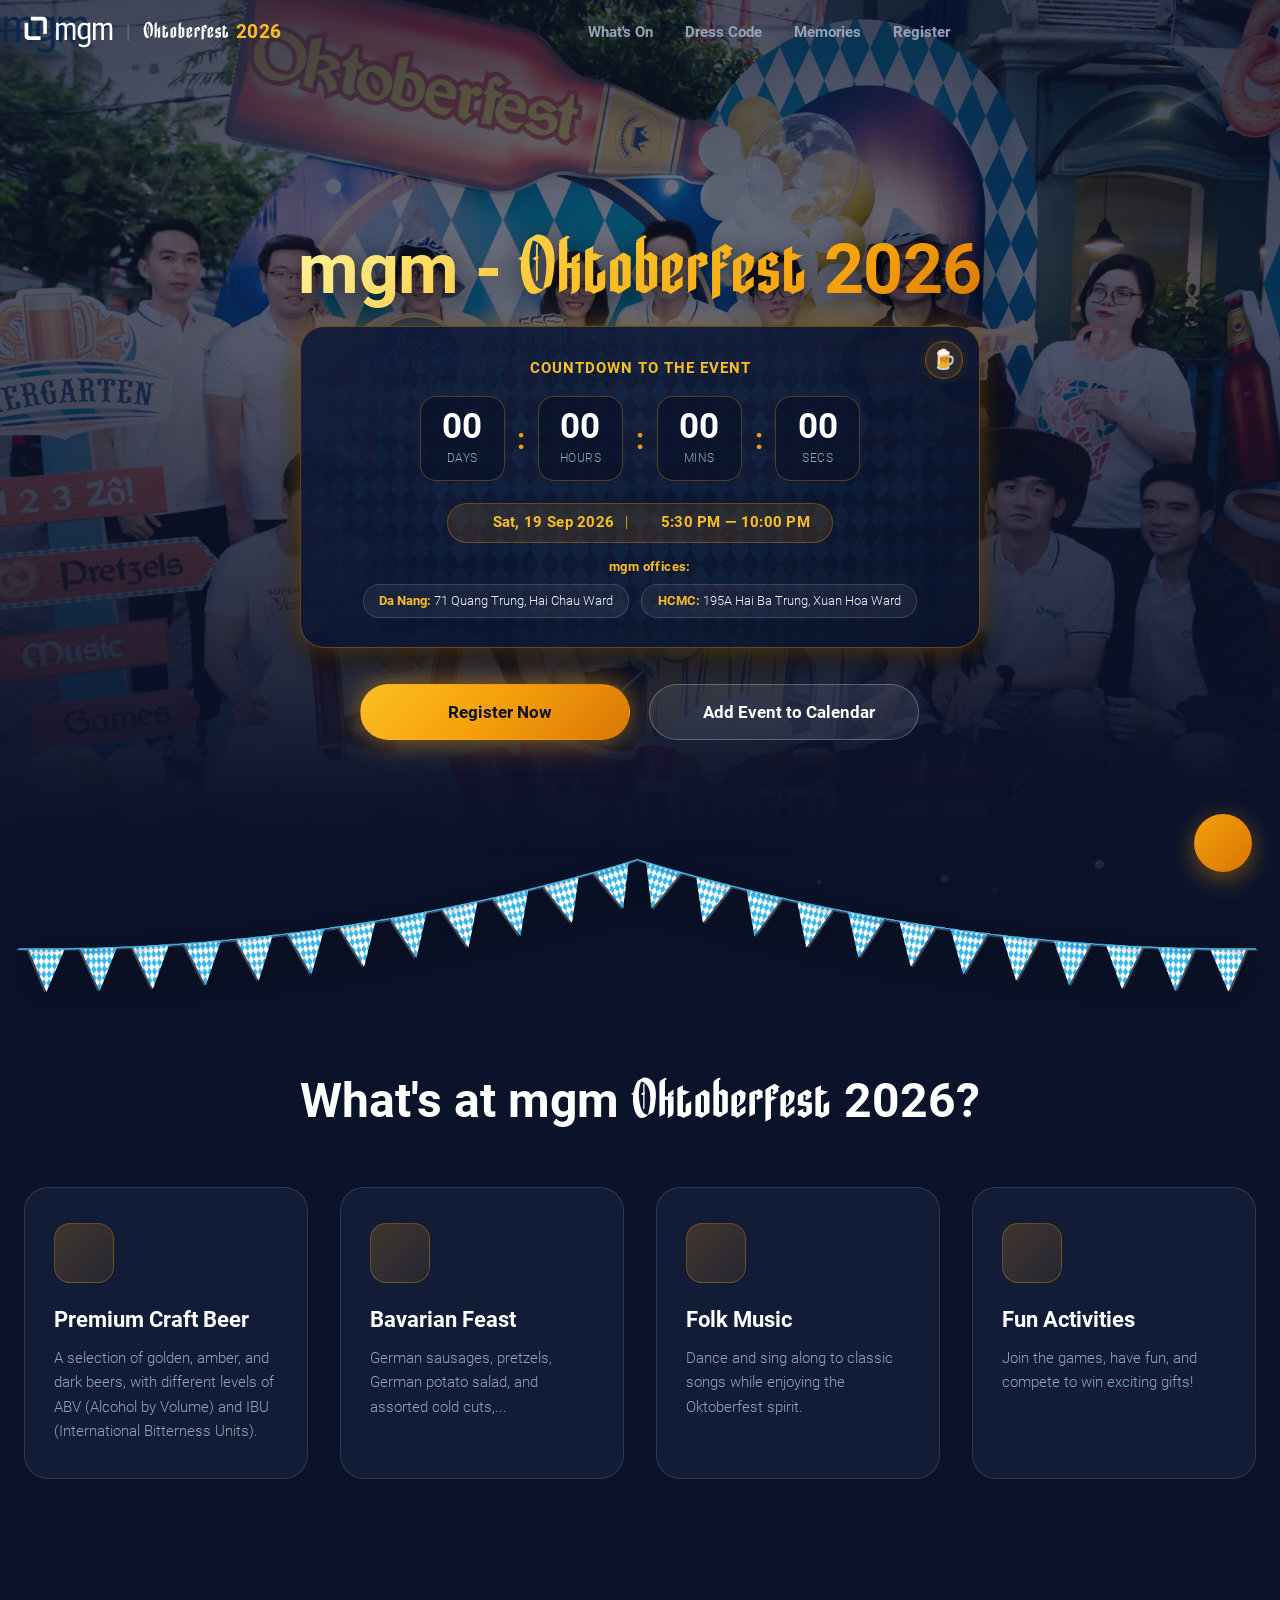
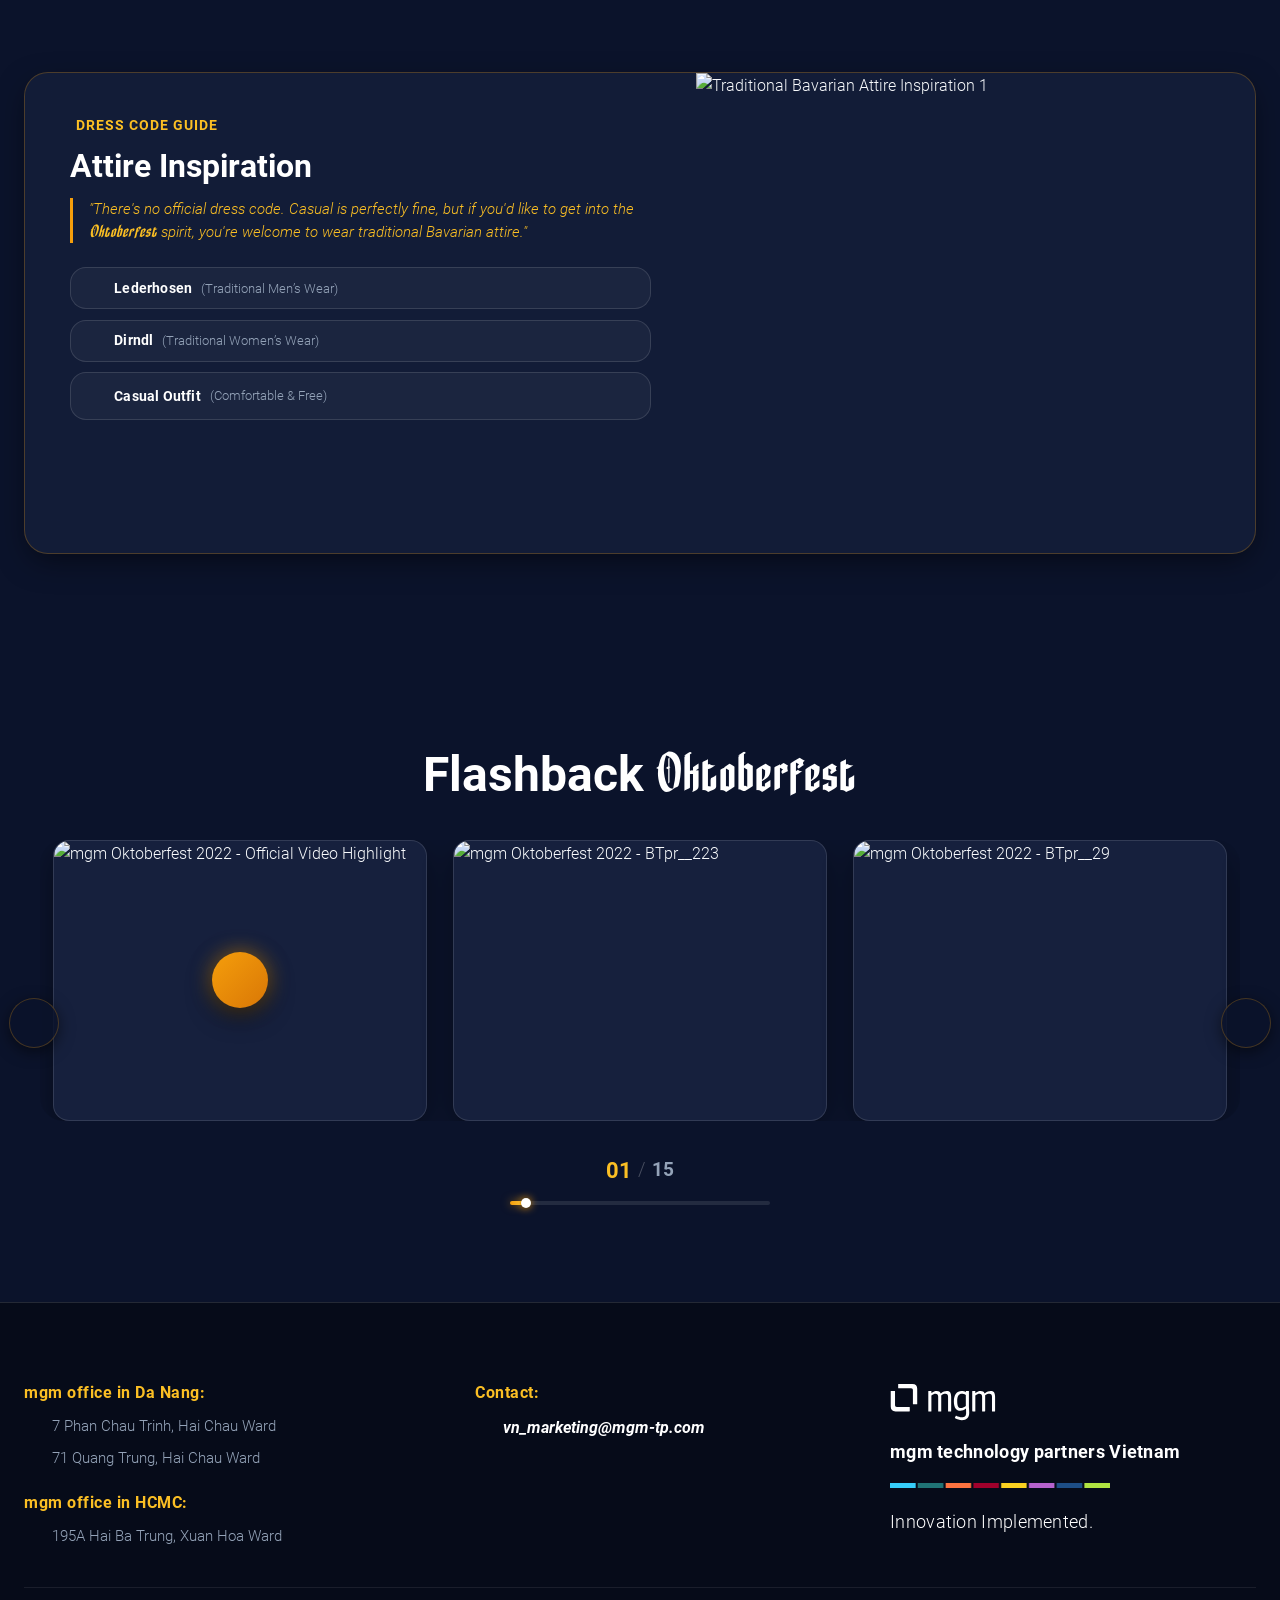
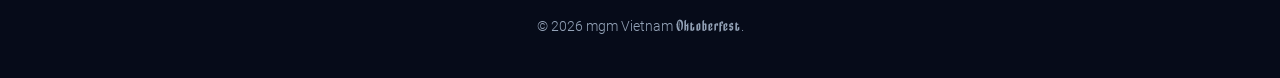
==== commit c34a5064: "fix(calendar): update default event description and location for Da Nang and HCMC, remove Lounge and" ====
--- a/index.html
+++ b/index.html
@@ -33,7 +33,7 @@
   <script src="https://challenges.cloudflare.com/turnstile/v0/api.js?render=explicit" async defer></script>
 
   <!-- Custom Stylesheet -->
-  <link rel="stylesheet" href="./css/styles.css?v=86">
+  <link rel="stylesheet" href="./css/styles.css?v=87">
 </head>
 <body class="dark-theme">
 
@@ -820,7 +820,7 @@
   <script src="./js/supabase.js?v=1"></script>
 
   <!-- Custom App JavaScript -->
-  <script src="./js/app.js?v=71"></script>
+  <script src="./js/app.js?v=72"></script>
 </body>
 </html>
 
--- a/css/styles.css
+++ b/css/styles.css
@@ -6,7 +6,8 @@
 /* ─── LOCAL CUSTOM FONT FACES ─── */
 @font-face {
   font-family: 'Rengkoxpersonal';
-  src: url('../assets/Font/Rengkoxpersonal.otf') format('opentype');
+  src: url('../assets/Font/Rengkoxpersonal.woff2') format('woff2'),
+       url('../assets/Font/Rengkoxpersonal.otf') format('opentype');
   font-weight: normal;
   font-style: normal;
   font-display: swap;
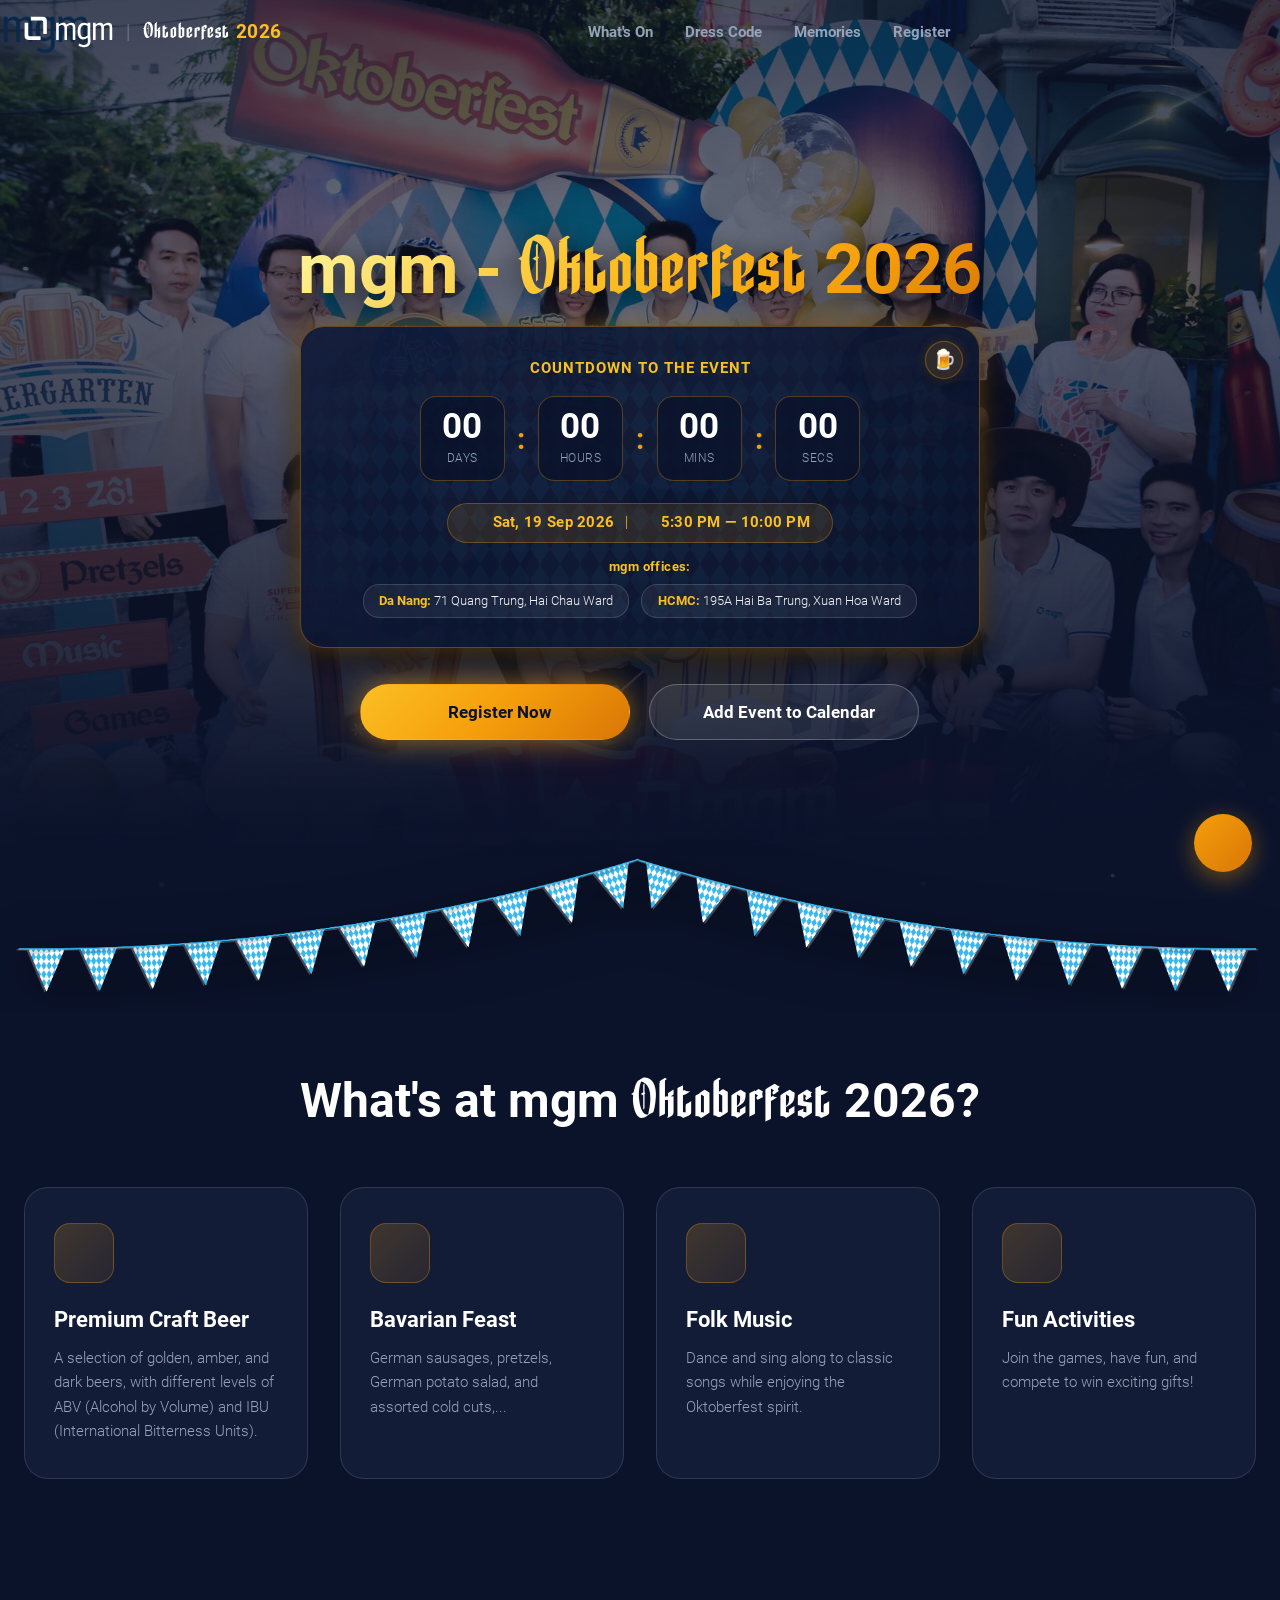
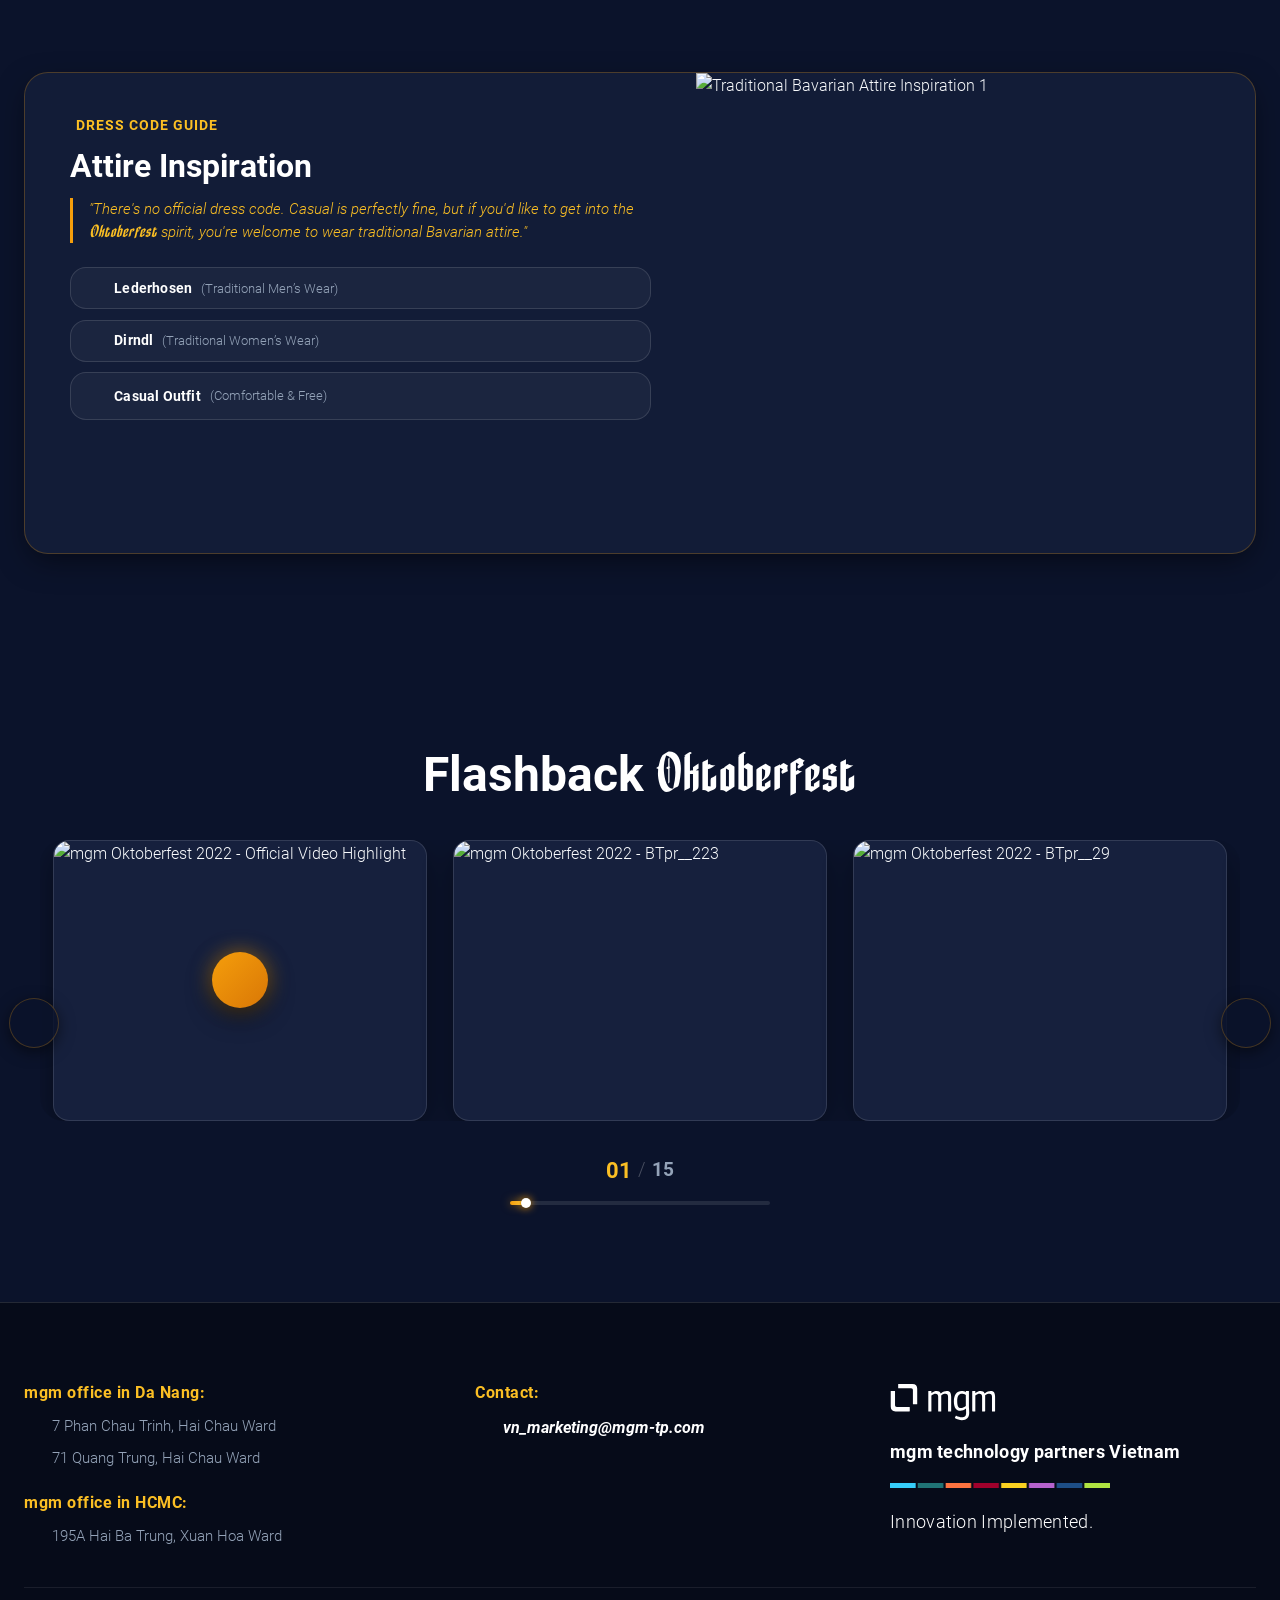
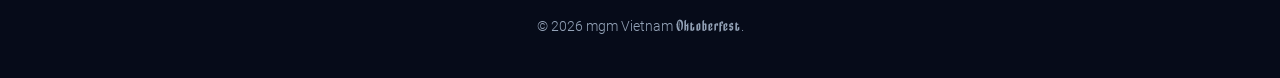
==== commit 09c941d1: "feat(favicon): change favicon to Bierly amber/orange circular beer mug icon in SVG and PNG" ====
--- a/index.html
+++ b/index.html
@@ -9,8 +9,10 @@
   <meta property="og:description" content="Register for mgm Oktoberfest 2026 celebration at Da Nang & HCMC offices!">
   <meta property="og:image" content="./assets/images/hero_bg.jpg">
   
-  <!-- Favicon -->
-  <link rel="icon" href="./assets/images/favicon.png" type="image/png">
+  <!-- Favicon (Bierly Orange Beer Mug Icon) -->
+  <link rel="icon" href="./assets/images/favicon.svg?v=2" type="image/svg+xml">
+  <link rel="icon" href="./assets/images/favicon.png?v=2" type="image/png">
+  <link rel="apple-touch-icon" href="./assets/images/favicon.png?v=2">
 
   <!-- Lucide Icons -->
   <script src="https://unpkg.com/lucide@latest"></script>
@@ -33,7 +35,7 @@
   <script src="https://challenges.cloudflare.com/turnstile/v0/api.js?render=explicit" async defer></script>
 
   <!-- Custom Stylesheet -->
-  <link rel="stylesheet" href="./css/styles.css?v=87">
+  <link rel="stylesheet" href="./css/styles.css?v=88">
 </head>
 <body class="dark-theme">
 
@@ -820,7 +822,7 @@
   <script src="./js/supabase.js?v=1"></script>
 
   <!-- Custom App JavaScript -->
-  <script src="./js/app.js?v=72"></script>
+  <script src="./js/app.js?v=73"></script>
 </body>
 </html>
 
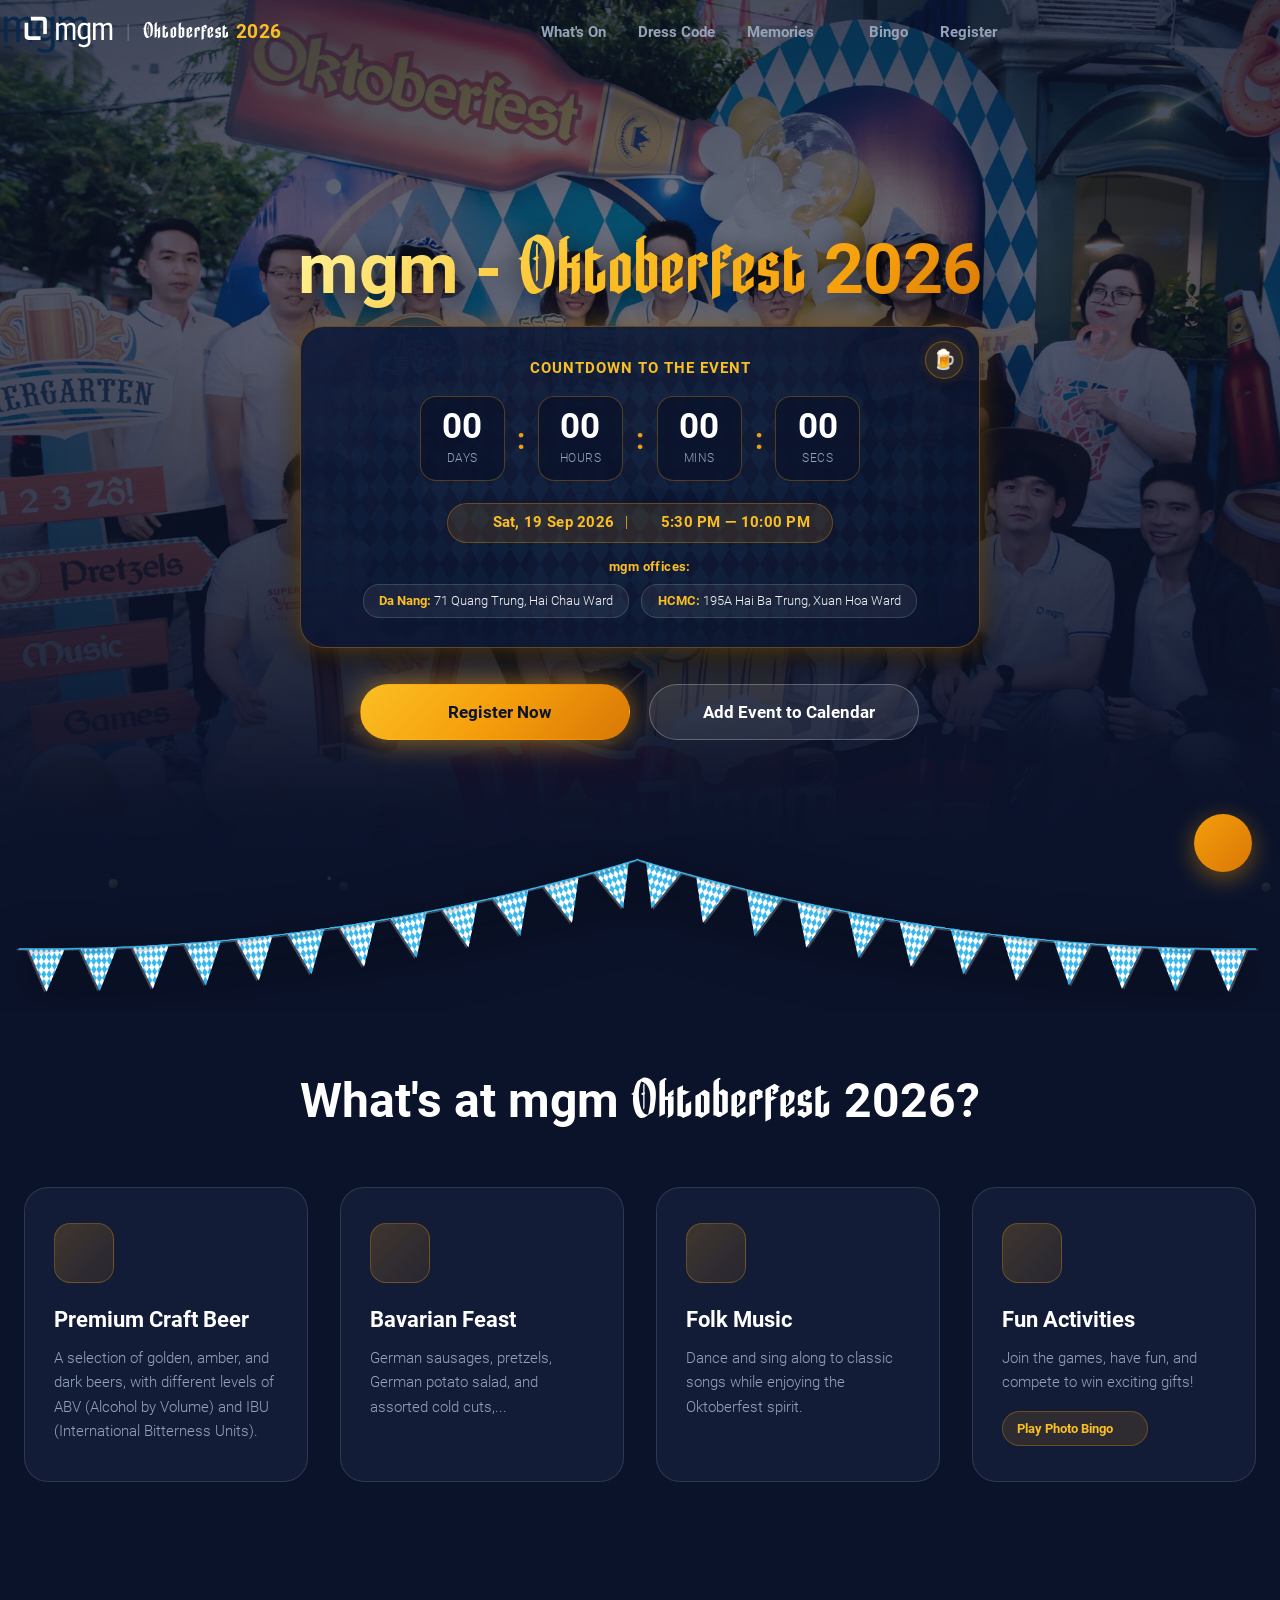
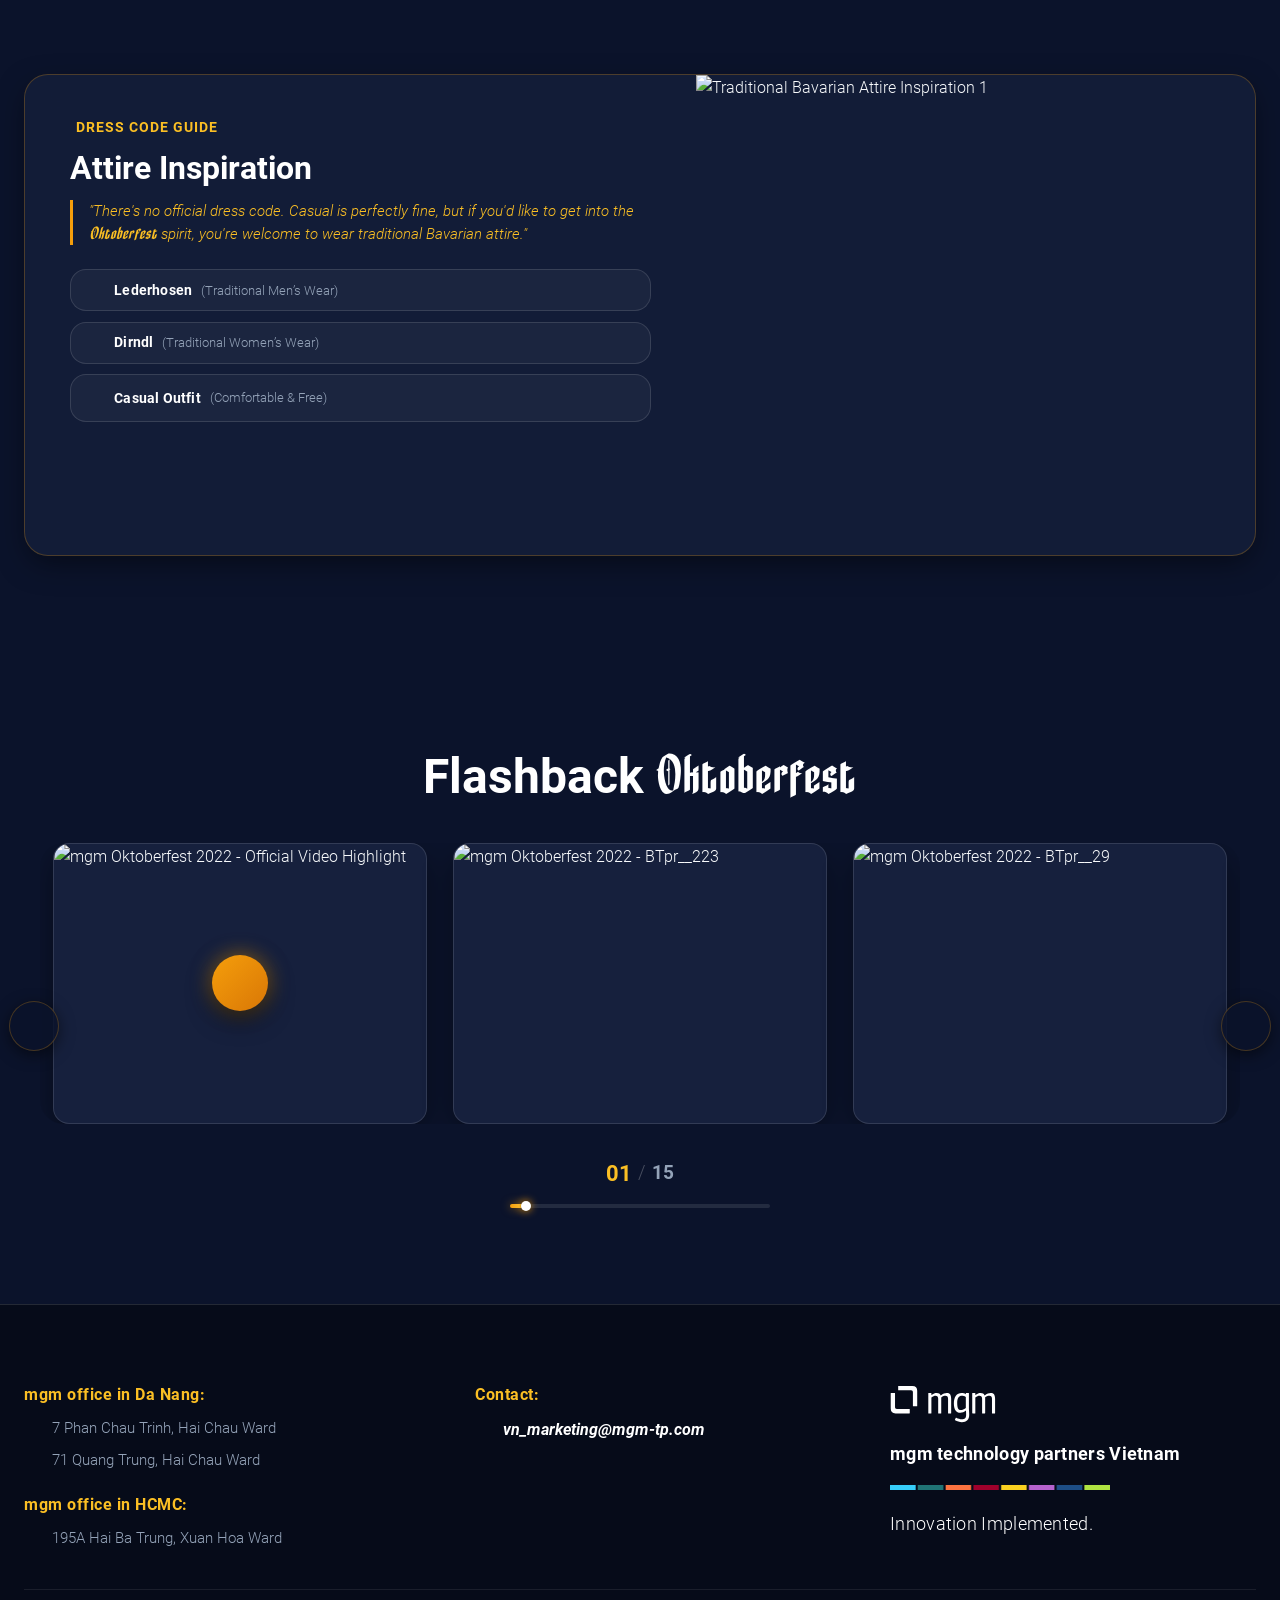
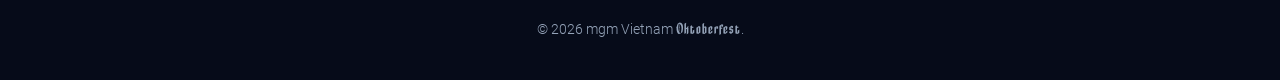
==== commit 0682766c: "feat(game): implement Photo Bingo 3x3 mini-game with camera capture, AI verification, timer, anti-ch" ====
--- a/index.html
+++ b/index.html
@@ -35,7 +35,7 @@
   <script src="https://challenges.cloudflare.com/turnstile/v0/api.js?render=explicit" async defer></script>
 
   <!-- Custom Stylesheet -->
-  <link rel="stylesheet" href="./css/styles.css?v=88">
+  <link rel="stylesheet" href="./css/styles.css?v=89">
 </head>
 <body class="dark-theme">
 
@@ -54,6 +54,7 @@
         <a href="#whats-on" class="nav-link">What's On</a>
         <a href="#dress-code" class="nav-link">Dress Code</a>
         <a href="#memories" class="nav-link">Memories</a>
+        <a href="./game" class="nav-link"><i data-lucide="camera" style="width:14px;height:14px;display:inline-block;vertical-align:middle;margin-right:3px;"></i> Bingo</a>
         <a href="#registration" class="nav-link open-reg-modal">Register</a>
       </nav>
 
@@ -278,6 +279,9 @@
           </div>
           <h3 class="feature-title">Fun Activities</h3>
           <p class="feature-desc">Join the games, have fun, and compete to win exciting gifts!</p>
+          <a href="./game" class="feature-game-link">
+            <span>Play Photo Bingo</span> <i data-lucide="arrow-right"></i>
+          </a>
         </div>
 
       </div>
@@ -822,7 +826,7 @@
   <script src="./js/supabase.js?v=1"></script>
 
   <!-- Custom App JavaScript -->
-  <script src="./js/app.js?v=73"></script>
+  <script src="./js/app.js?v=74"></script>
 </body>
 </html>
 
--- a/css/styles.css
+++ b/css/styles.css
@@ -2407,6 +2407,37 @@
   color: var(--text-muted);
 }
 
+.feature-game-link {
+  display: inline-flex;
+  align-items: center;
+  gap: 6px;
+  margin-top: 1rem;
+  padding: 6px 14px;
+  background: rgba(245, 158, 11, 0.12);
+  border: 1px solid rgba(245, 158, 11, 0.3);
+  border-radius: var(--radius-full);
+  color: var(--text-gold);
+  font-size: 0.82rem;
+  font-weight: 600;
+  text-decoration: none;
+  transition: all var(--transition-fast);
+}
+.feature-game-link:hover {
+  background: linear-gradient(135deg, var(--accent-amber), var(--accent-amber-dark));
+  color: #0b132b;
+  border-color: var(--accent-amber);
+  transform: translateX(3px);
+  box-shadow: 0 4px 15px rgba(245, 158, 11, 0.35);
+}
+.feature-game-link i {
+  width: 14px;
+  height: 14px;
+  transition: transform var(--transition-fast);
+}
+.feature-game-link:hover i {
+  transform: translateX(3px);
+}
+
 /* ─── DRESS CODE SECTION ─── */
 .dresscode-card-wrapper {
   background: var(--card-bg);
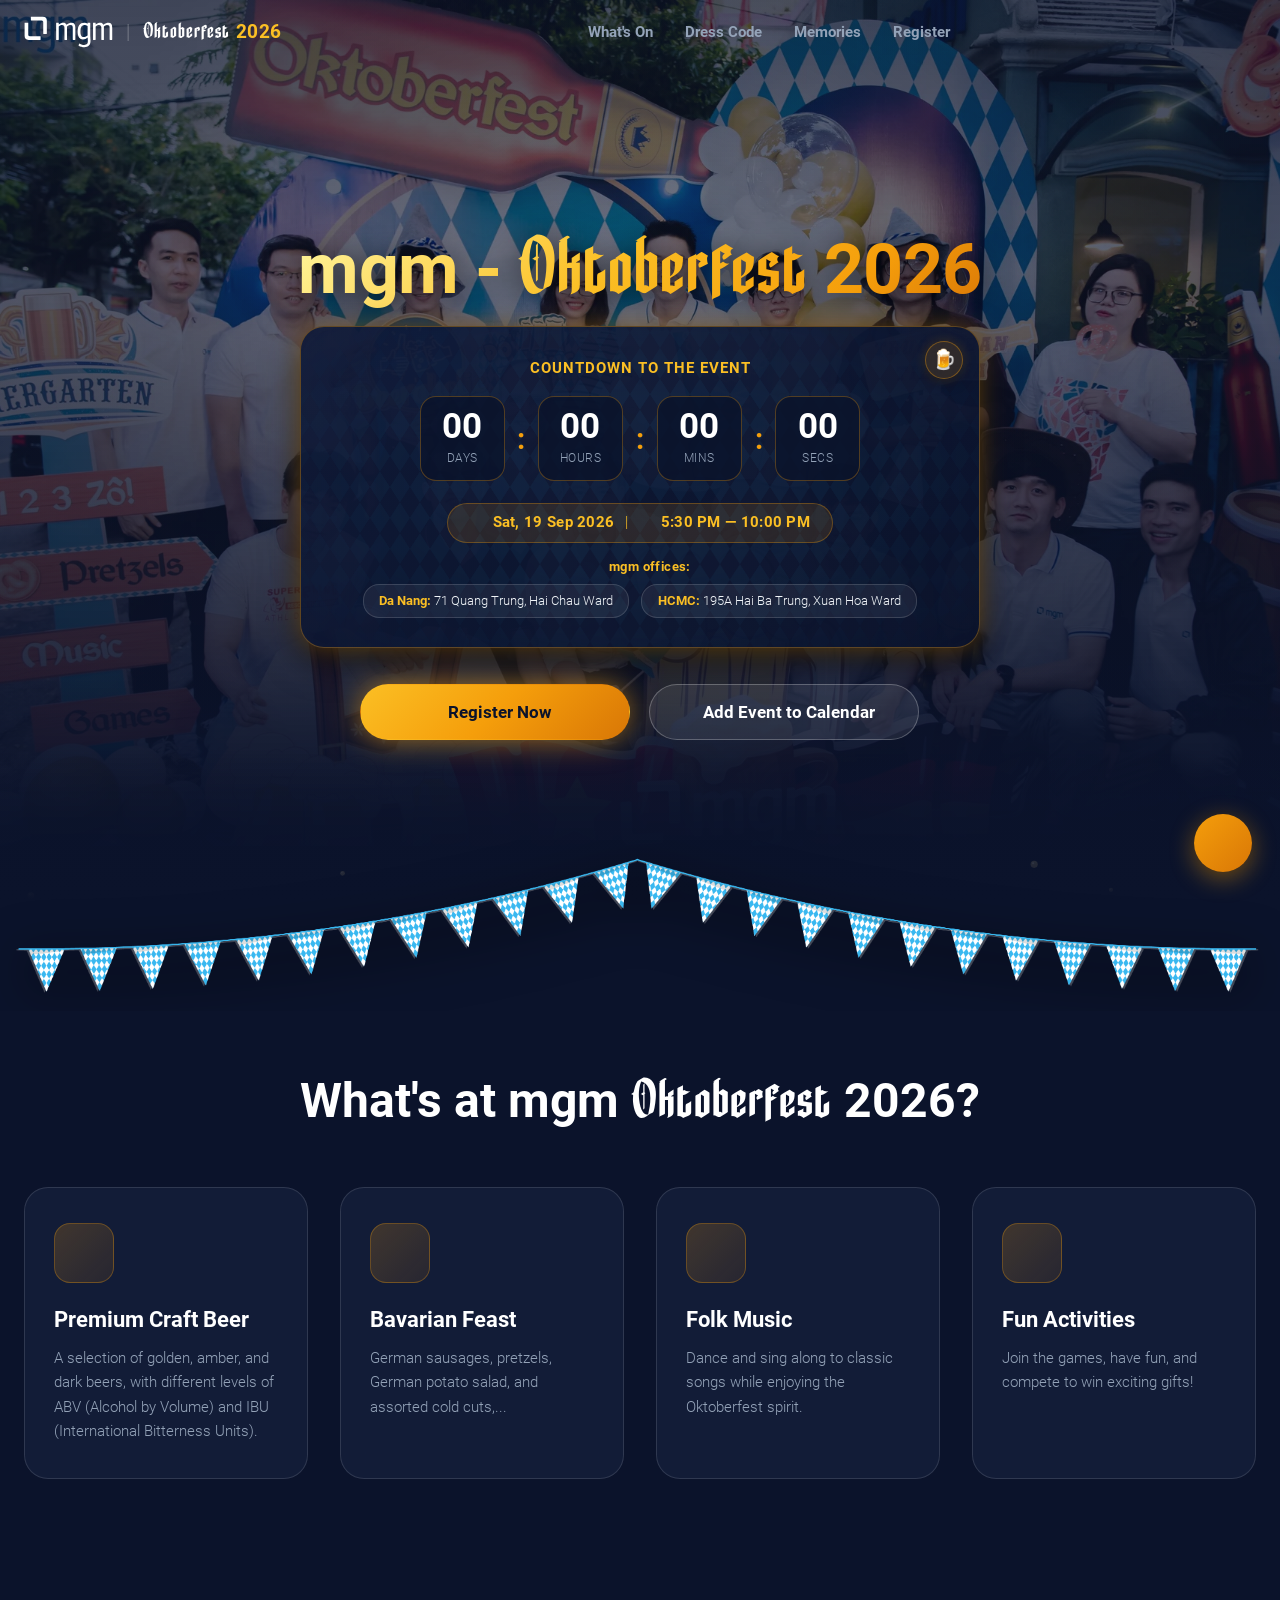
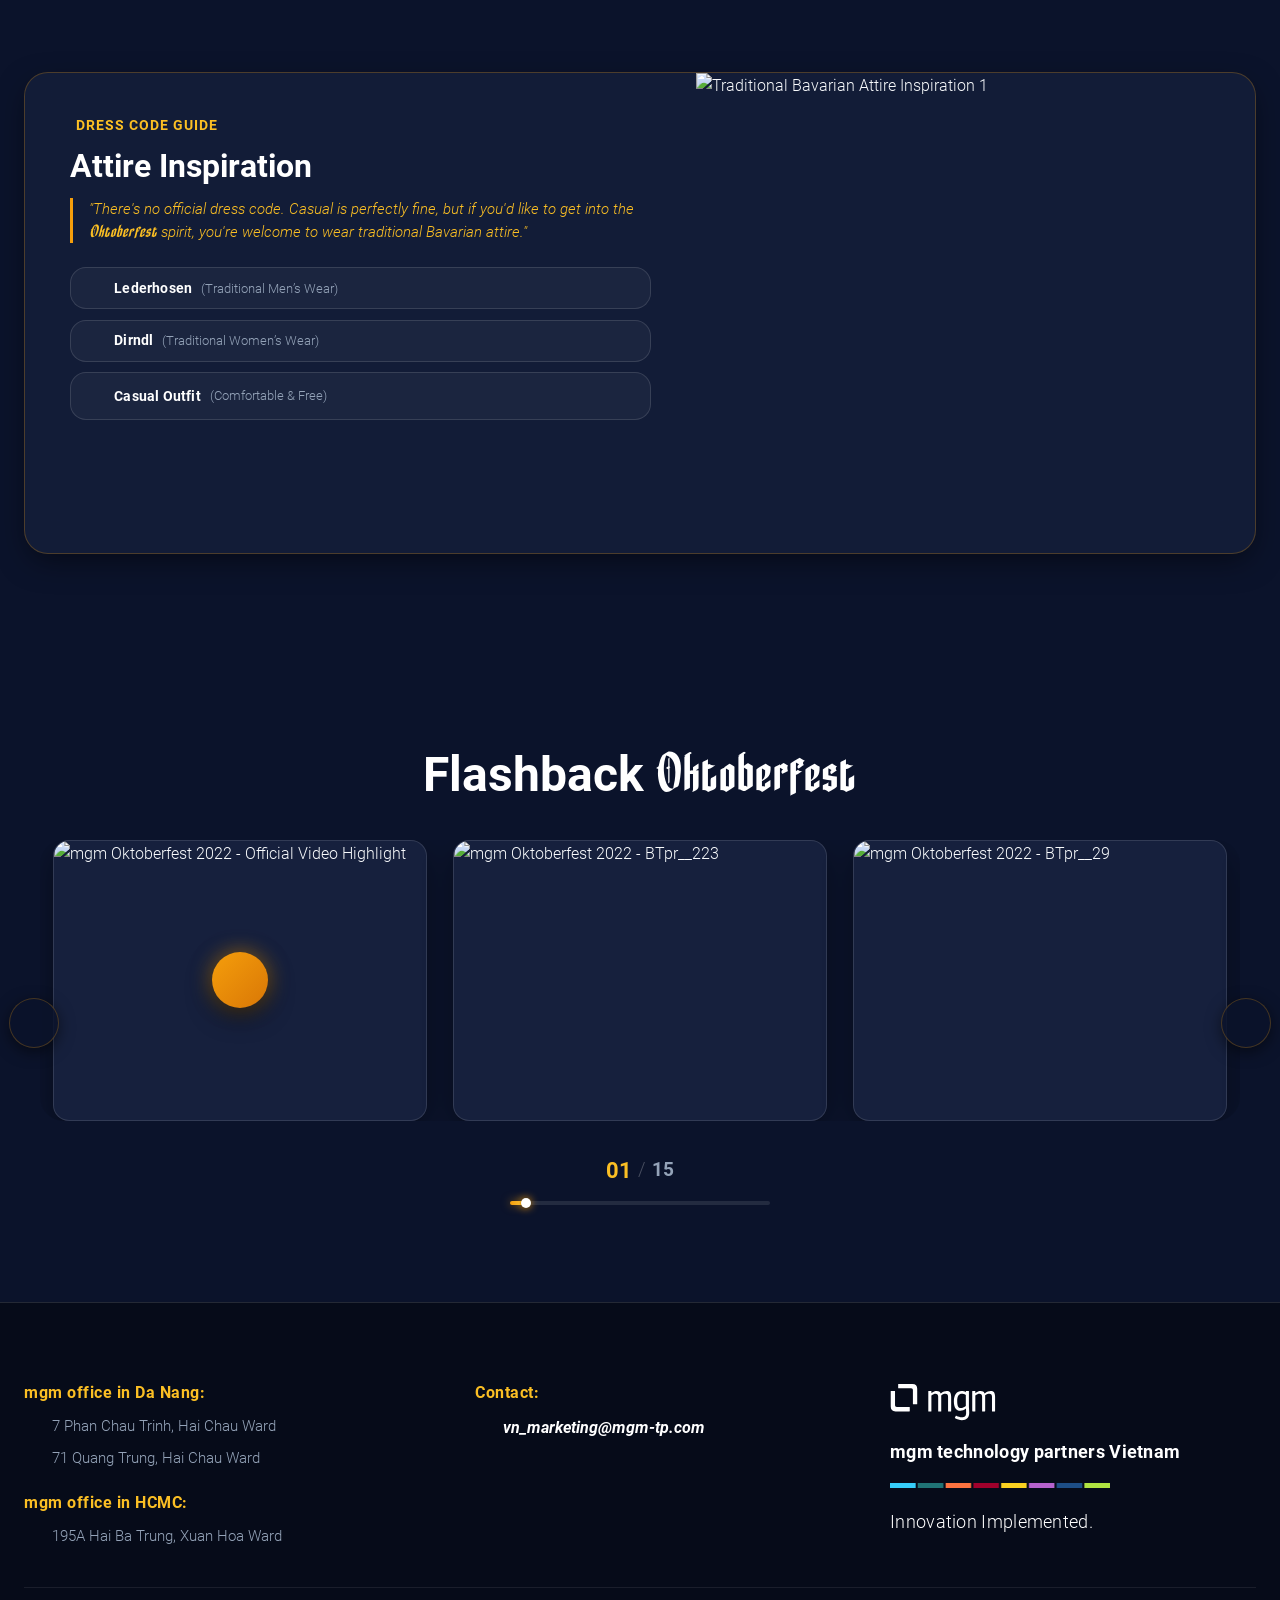
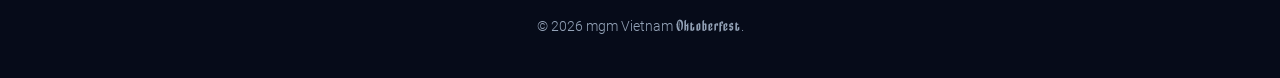
==== commit 7e624085: "chore: temporarily hide Photo Bingo entry points on homepage" ====
--- a/index.html
+++ b/index.html
@@ -54,7 +54,6 @@
         <a href="#whats-on" class="nav-link">What's On</a>
         <a href="#dress-code" class="nav-link">Dress Code</a>
         <a href="#memories" class="nav-link">Memories</a>
-        <a href="./game" class="nav-link"><i data-lucide="camera" style="width:14px;height:14px;display:inline-block;vertical-align:middle;margin-right:3px;"></i> Bingo</a>
         <a href="#registration" class="nav-link open-reg-modal">Register</a>
       </nav>
 
@@ -279,9 +278,6 @@
           </div>
           <h3 class="feature-title">Fun Activities</h3>
           <p class="feature-desc">Join the games, have fun, and compete to win exciting gifts!</p>
-          <a href="./game" class="feature-game-link">
-            <span>Play Photo Bingo</span> <i data-lucide="arrow-right"></i>
-          </a>
         </div>
 
       </div>
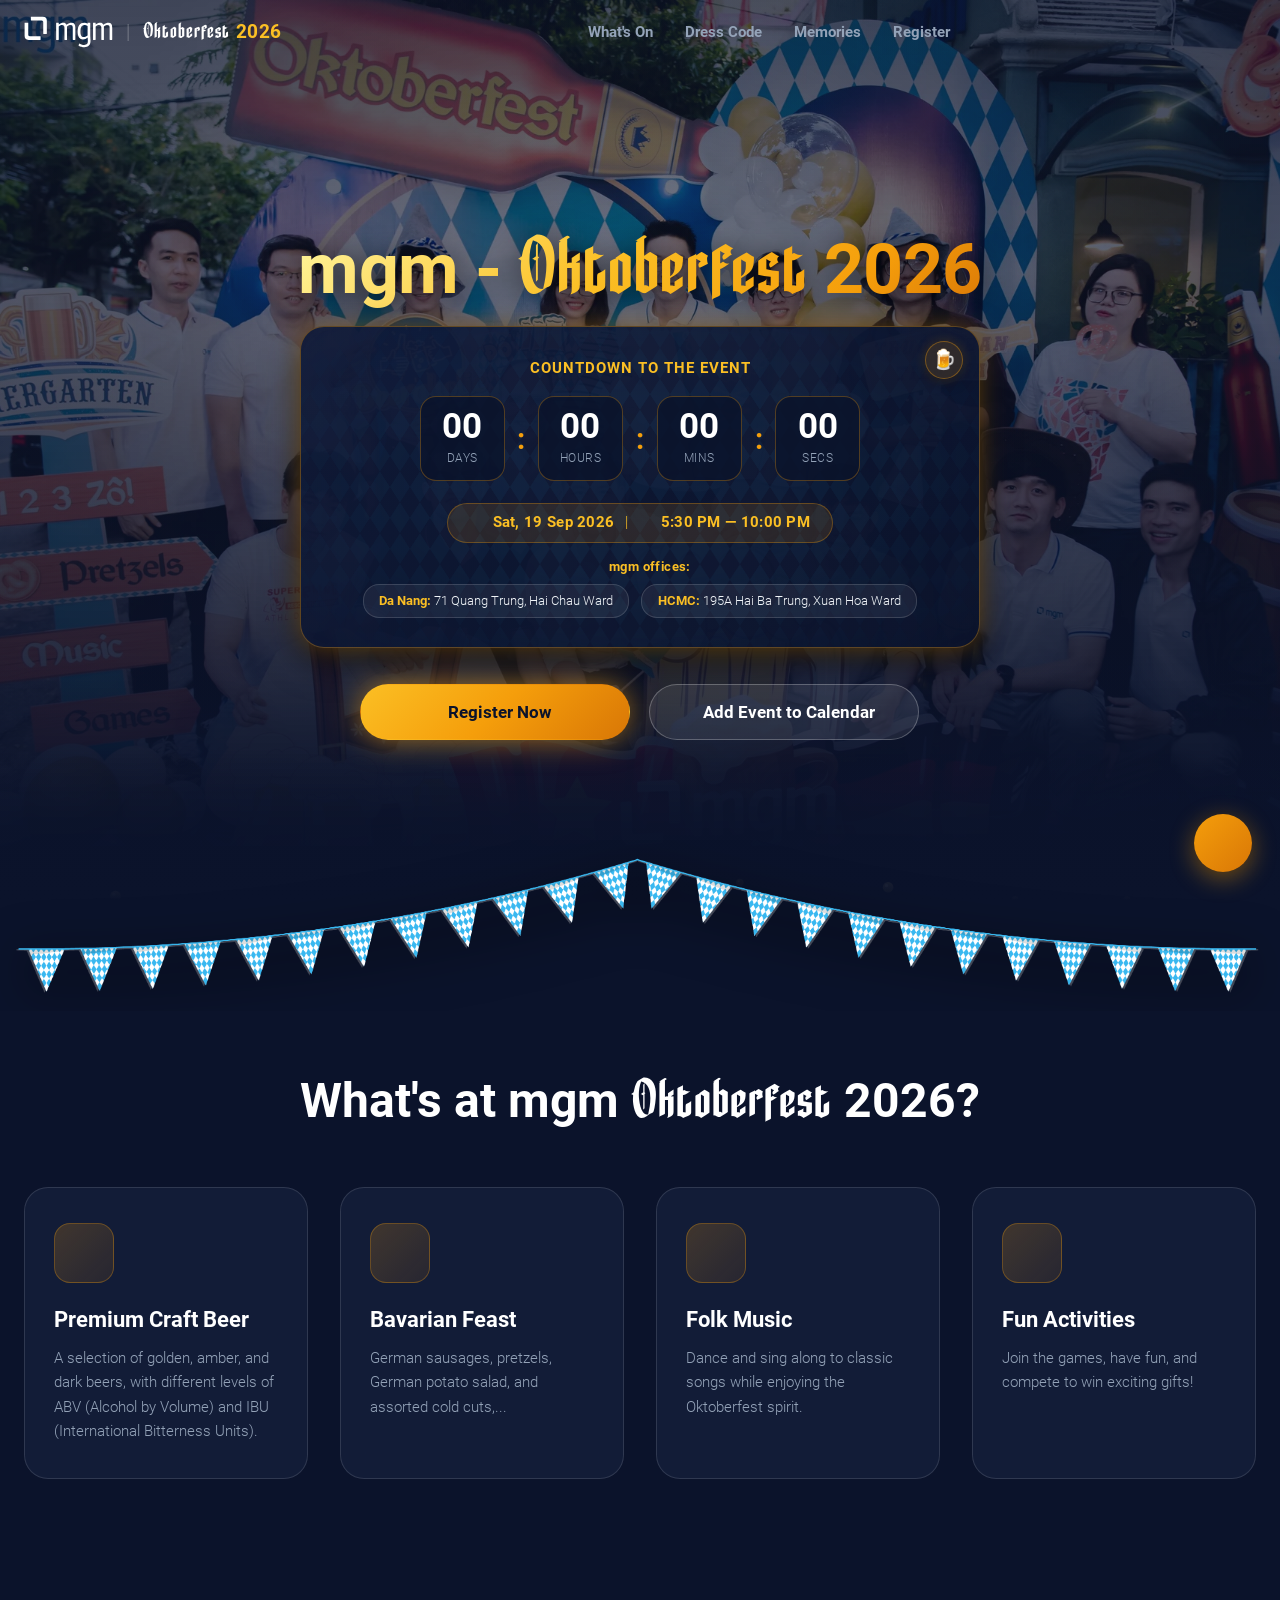
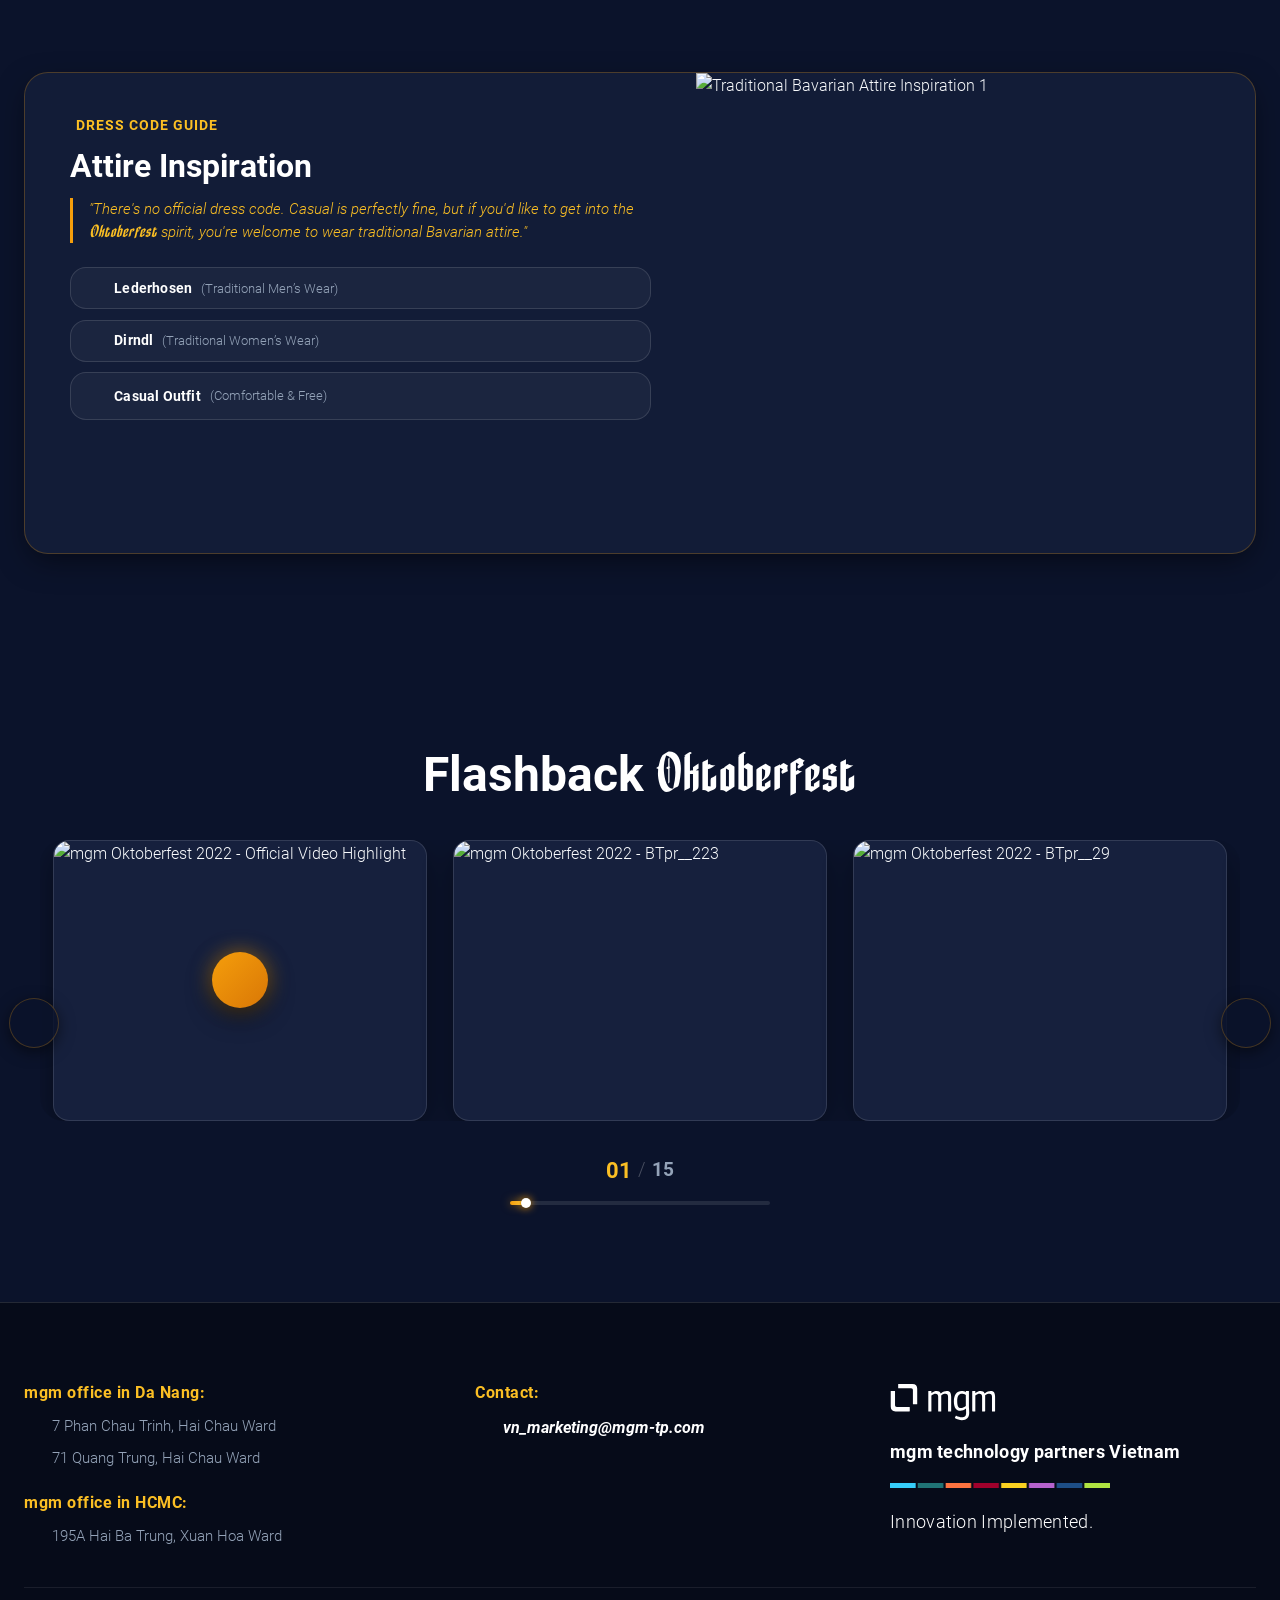
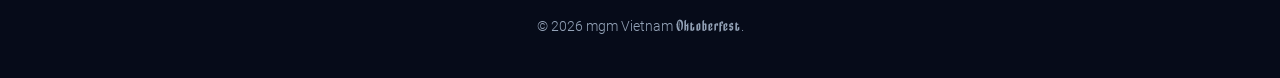
==== commit 1a04bf66: "feat(landing): update JotForm registration iframe embed with latest handler scripts" ====
--- a/index.html
+++ b/index.html
@@ -35,7 +35,7 @@
   <script src="https://challenges.cloudflare.com/turnstile/v0/api.js?render=explicit" async defer></script>
 
   <!-- Custom Stylesheet -->
-  <link rel="stylesheet" href="./css/styles.css?v=89">
+  <link rel="stylesheet" href="./css/styles.css?v=90">
 </head>
 <body class="dark-theme">
 
@@ -683,15 +683,19 @@
       <div class="jotform-iframe-container" id="regIframeContainer">
         <iframe
           id="JotFormIFrame-262091577915061"
-          title="mgm Oktoberfest 2026 Registration"
+          title="mgm Oktoberfest 2026"
+          onload="window.parent.scrollTo(0,0)"
           allowtransparency="true"
-          allow="geolocation; microphone; camera; fullscreen"
+          allow="geolocation; microphone; camera; fullscreen; payment"
           src="https://form.jotform.com/262091577915061"
           frameborder="0"
+          style="min-width:100%;max-width:100%;height:539px;border:none;"
+          scrolling="no"
           class="jotform-iframe"
-          scrolling="yes"
         >
         </iframe>
+        <script src="https://cdn.jotfor.ms/s/umd/latest/for-form-embed-handler.js"></script>
+        <script>window.jotformEmbedHandler("iframe[id='JotFormIFrame-262091577915061']", "https://form.jotform.com/")</script>
       </div>
     </div>
   </div>
--- a/css/styles.css
+++ b/css/styles.css
@@ -2937,7 +2937,8 @@
   height: 100%;
   flex: 1;
   position: relative;
-  overflow: hidden;
+  overflow-y: auto;
+  -webkit-overflow-scrolling: touch;
   border-radius: var(--radius-lg);
 }
 
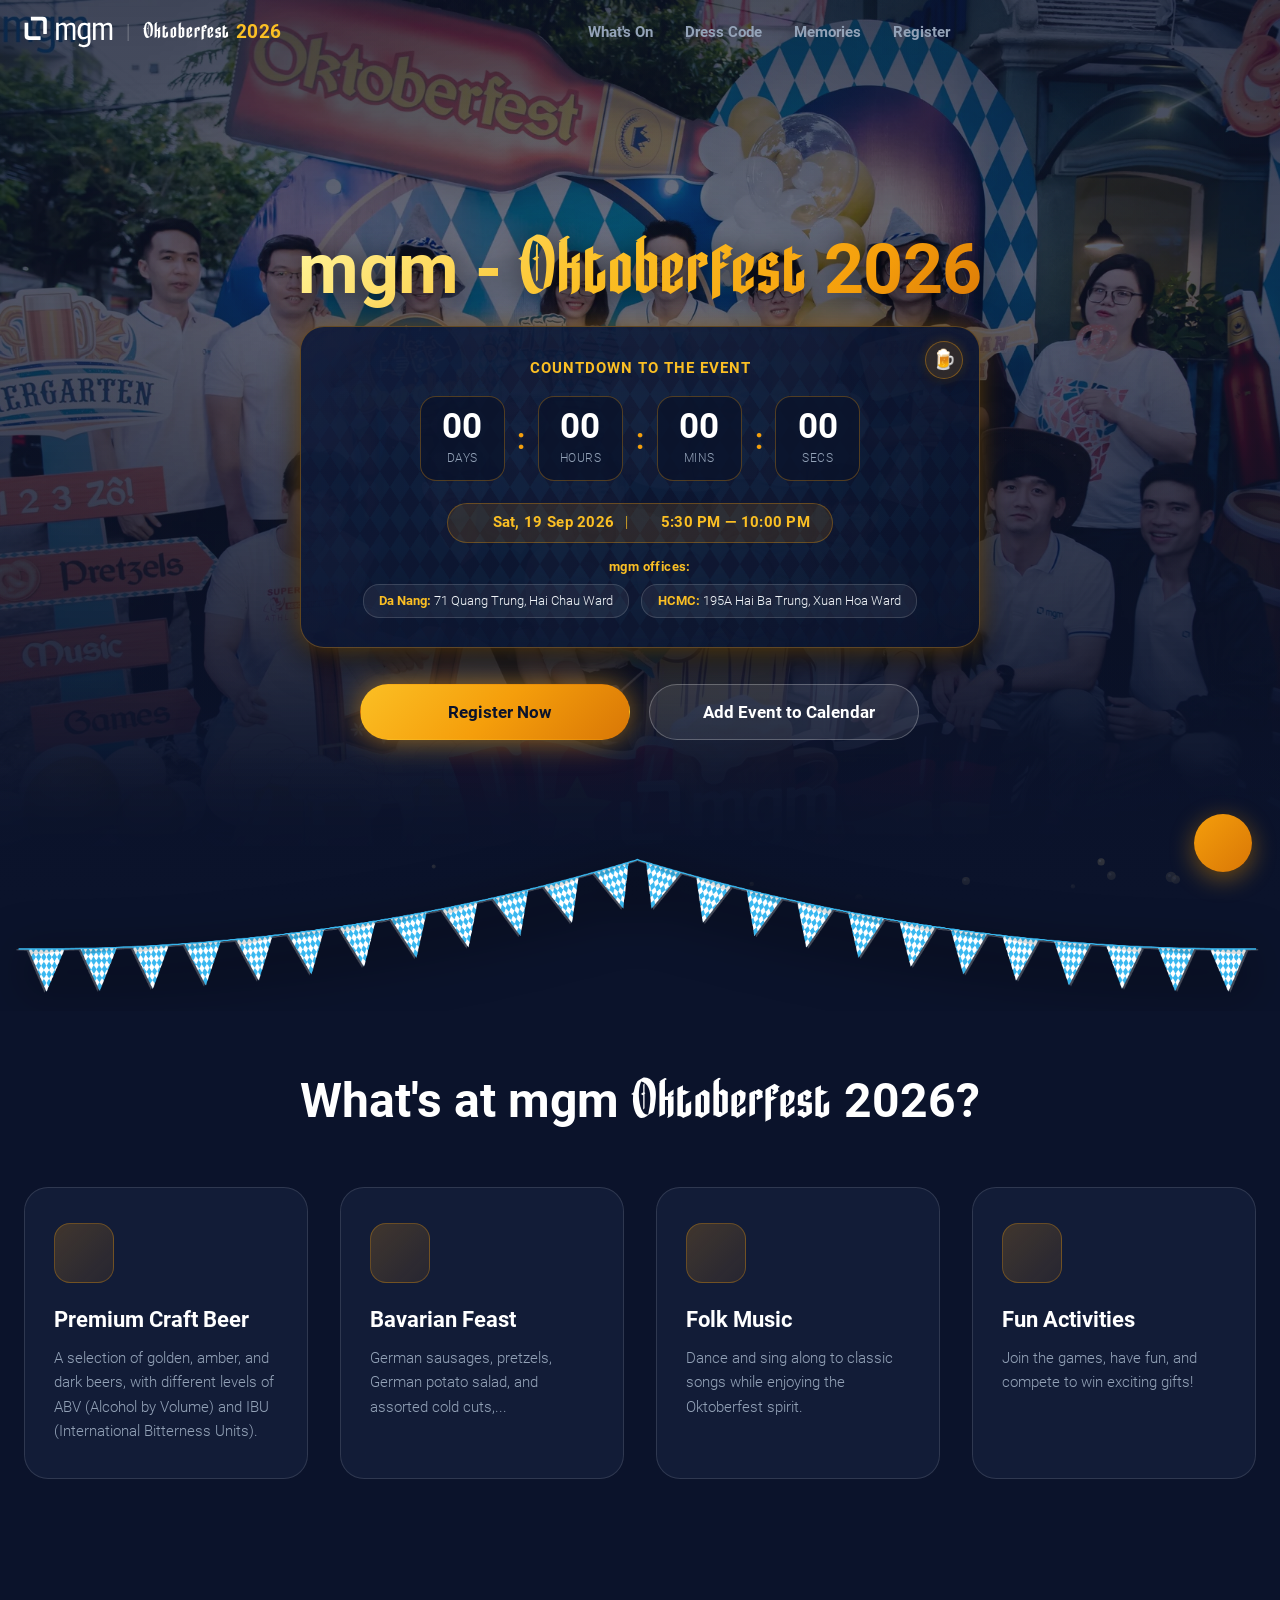
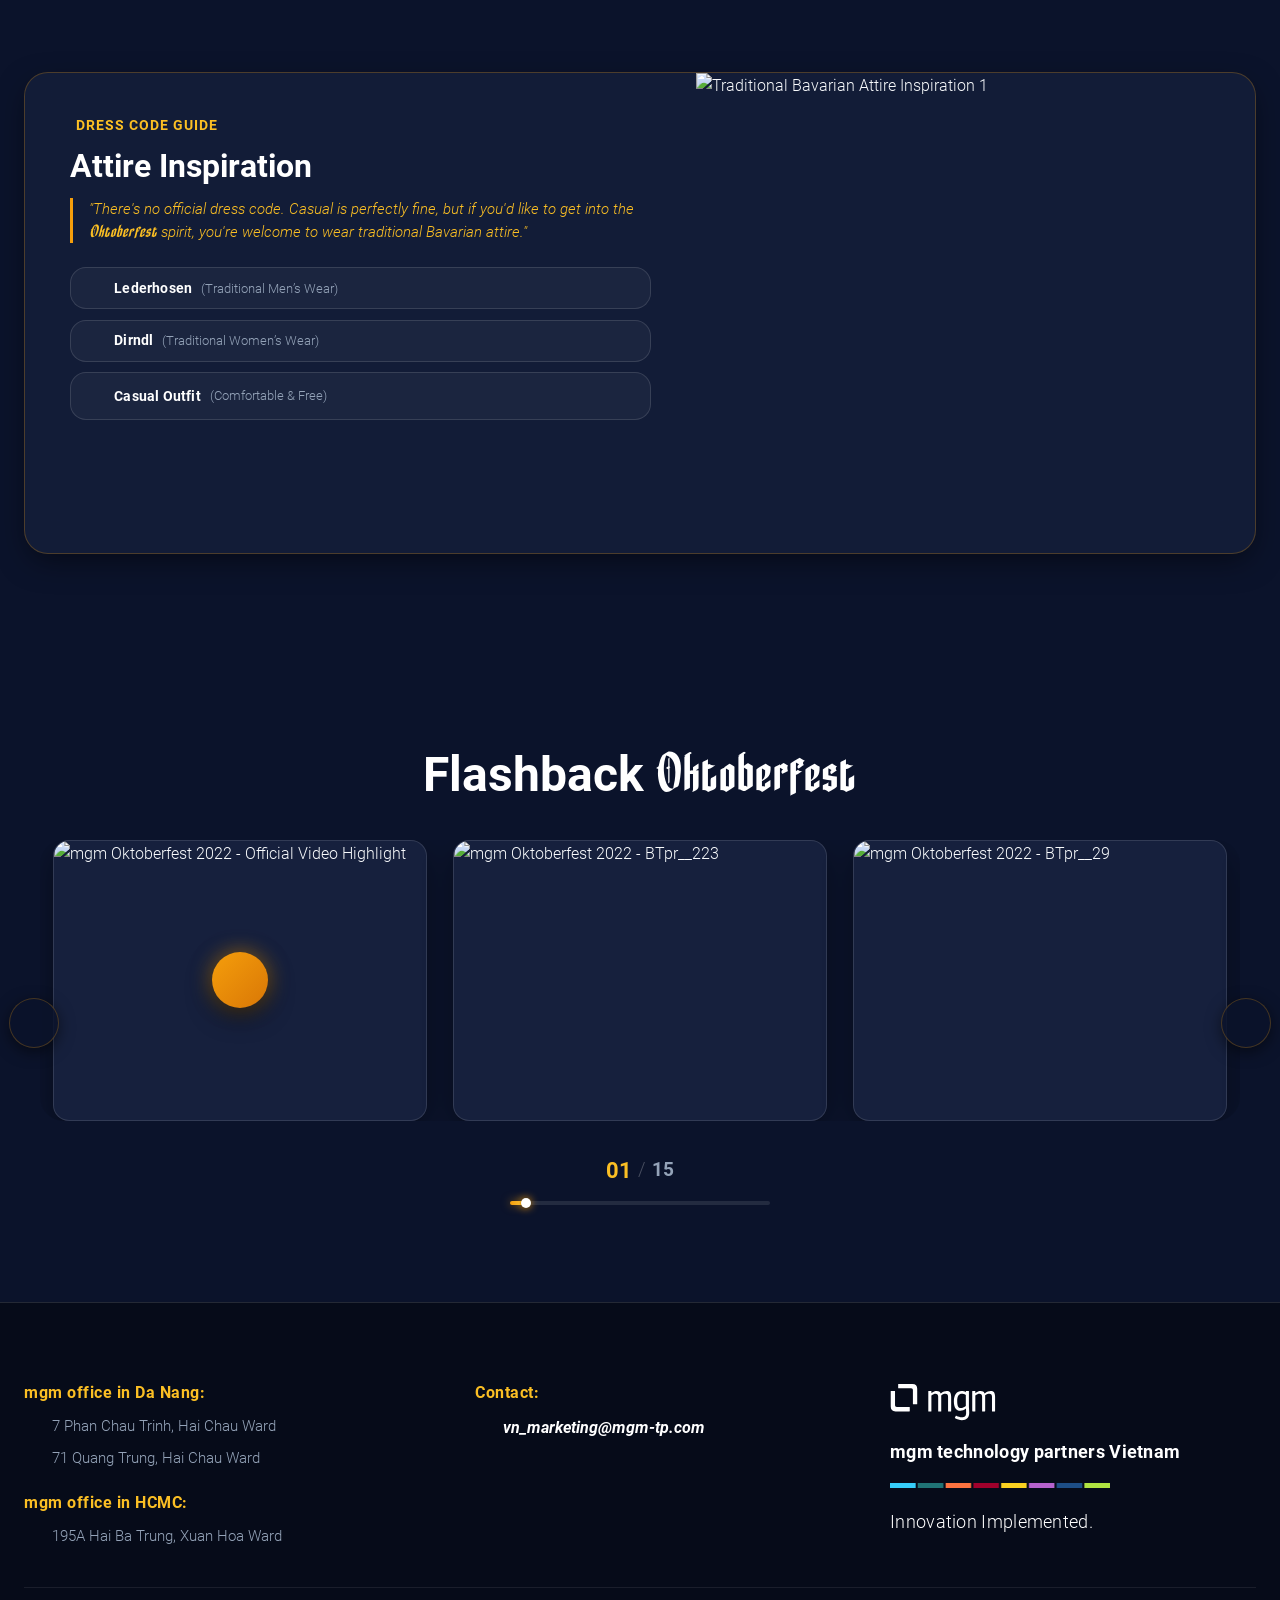
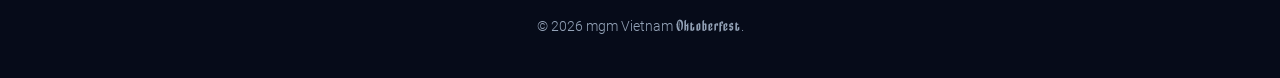
==== commit f8d60ba6: "style(modal): constrain registration modal height to 90vh/90dvh on mobile" ====
--- a/index.html
+++ b/index.html
@@ -35,7 +35,7 @@
   <script src="https://challenges.cloudflare.com/turnstile/v0/api.js?render=explicit" async defer></script>
 
   <!-- Custom Stylesheet -->
-  <link rel="stylesheet" href="./css/styles.css?v=90">
+  <link rel="stylesheet" href="./css/styles.css?v=91">
 </head>
 <body class="dark-theme">
 
--- a/css/styles.css
+++ b/css/styles.css
@@ -2914,8 +2914,10 @@
 .reg-modal-content.jotform-modal-content {
   max-width: 1020px;
   width: 95%;
-  height: 92vh;
-  max-height: 880px;
+  height: 90vh;
+  height: 90dvh;
+  max-height: 90vh;
+  max-height: 90dvh;
   padding: 0;
   display: flex;
   flex-direction: column;
@@ -3051,10 +3053,15 @@
 }
 
 @media (max-width: 768px) {
+  .modal-backdrop {
+    padding: 0.75rem 0.5rem;
+  }
   .reg-modal-content.jotform-modal-content {
     width: 100%;
-    height: 95vh;
-    max-height: 95vh;
+    height: 90vh;
+    height: 90dvh;
+    max-height: 90vh;
+    max-height: 90dvh;
     border-radius: var(--radius-md);
   }
 }
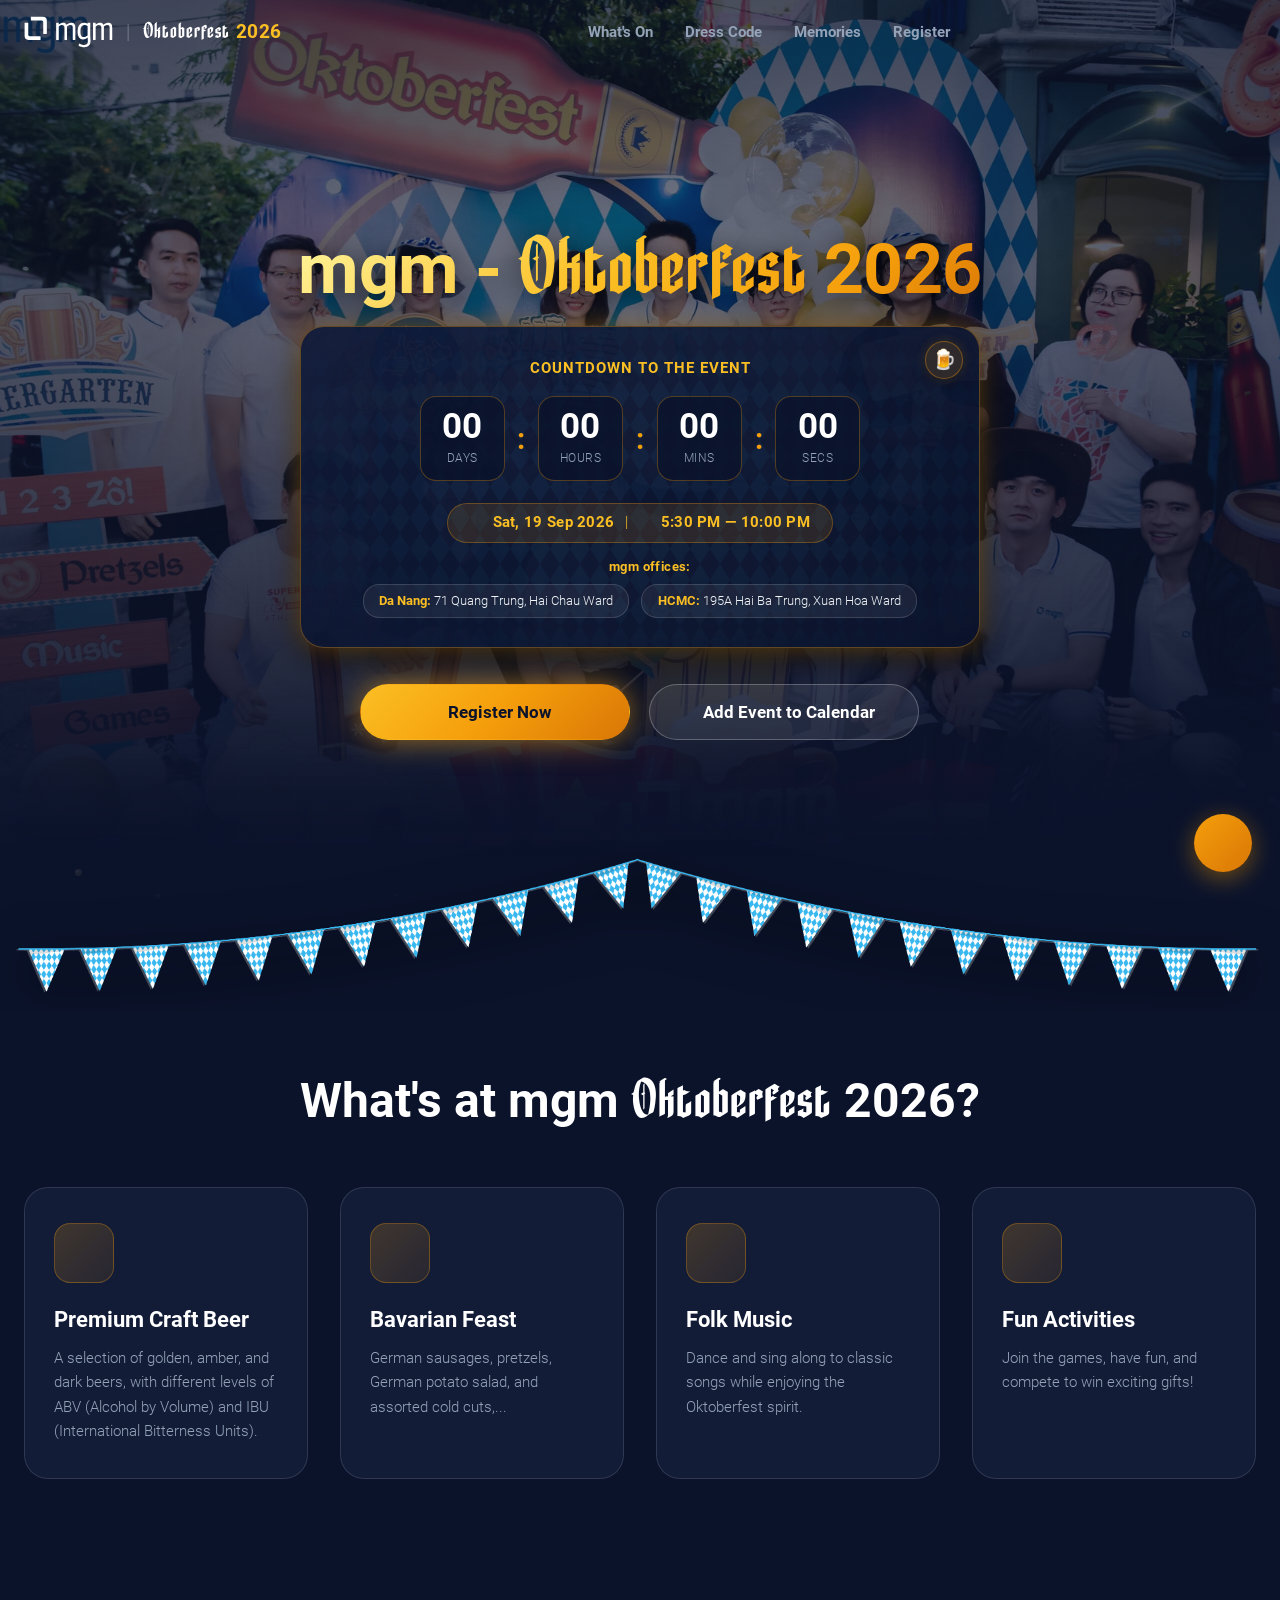
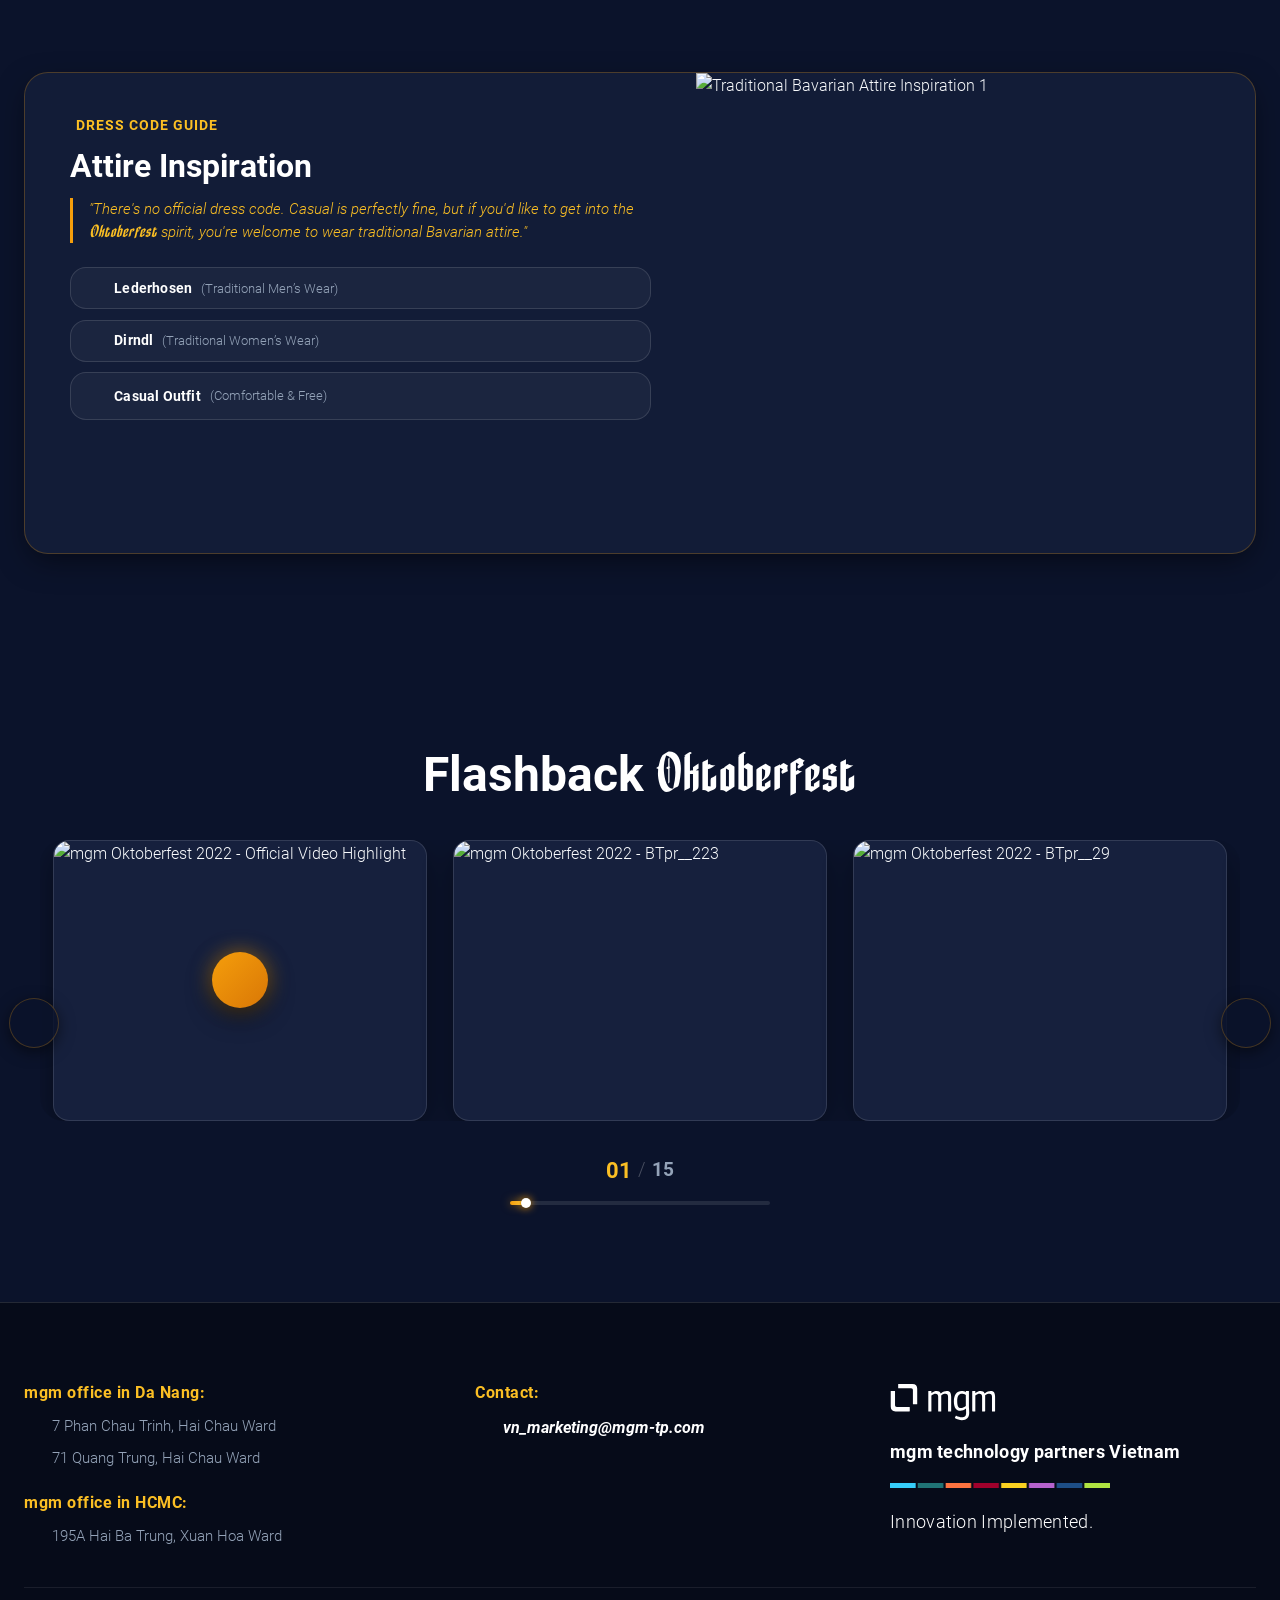
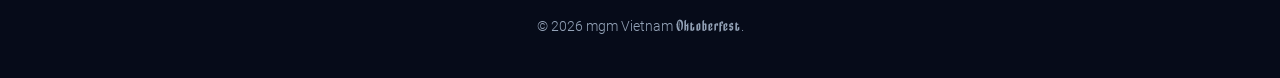
==== commit e2bd99ab: "chore: conclude event, shut down active backend calls, and add event-ended notice" ====
--- a/index.html
+++ b/index.html
@@ -35,7 +35,7 @@
   <script src="https://challenges.cloudflare.com/turnstile/v0/api.js?render=explicit" async defer></script>
 
   <!-- Custom Stylesheet -->
-  <link rel="stylesheet" href="./css/styles.css?v=91">
+  <link rel="stylesheet" href="./css/styles.css?v=92">
 </head>
 <body class="dark-theme">
 
@@ -655,47 +655,33 @@
   </footer>
 
   <!-- ═══════════════════════════════════════════════════════
-       REGISTRATION POP-UP MODAL (JOTFORM IFRAME EMBED WITH TURNSTILE GATE)
+       REGISTRATION POP-UP MODAL (EVENT CONCLUDED NOTICE)
        ═══════════════════════════════════════════════════════ -->
   <div class="modal-backdrop" id="registrationModal">
-    <div class="modal-content glass-card reg-modal-content jotform-modal-content">
+    <div class="modal-content glass-card reg-modal-content event-ended-modal-content">
       <button class="modal-close" id="closeRegModalBtn" aria-label="Close Registration Form">
         <i data-lucide="x"></i>
       </button>
 
-      <!-- CLOUDFLARE TURNSTILE SECURITY GATEKEEPER -->
-      <div class="reg-turnstile-gate" id="regTurnstileGate">
-        <div class="reg-gate-card">
-          <div class="reg-gate-icon">
-            <i data-lucide="shield-check"></i>
-          </div>
-          <h3 class="reg-gate-title">Security Verification</h3>
-          <p class="reg-gate-desc">Verifying your connection to ensure a secure registration environment...</p>
-          
-          <div class="reg-turnstile-widget" id="regTurnstileWidget"></div>
-
-          <div class="reg-gate-footer">
-            <span class="reg-gate-secured"><i data-lucide="lock"></i> Protected by <strong>Cloudflare Turnstile</strong></span>
-          </div>
-        </div>
-      </div>
-
-      <div class="jotform-iframe-container" id="regIframeContainer">
-        <iframe
-          id="JotFormIFrame-262091577915061"
-          title="mgm Oktoberfest 2026"
-          onload="window.parent.scrollTo(0,0)"
-          allowtransparency="true"
-          allow="geolocation; microphone; camera; fullscreen; payment"
-          src="https://form.jotform.com/262091577915061"
-          frameborder="0"
-          style="min-width:100%;max-width:100%;height:539px;border:none;"
-          scrolling="no"
-          class="jotform-iframe"
-        >
-        </iframe>
-        <script src="https://cdn.jotfor.ms/s/umd/latest/for-form-embed-handler.js"></script>
-        <script>window.jotformEmbedHandler("iframe[id='JotFormIFrame-262091577915061']", "https://form.jotform.com/")</script>
+      <div class="event-ended-card">
+        <div class="event-ended-icon-wrapper">
+          <span class="event-ended-icon">🍻</span>
+        </div>
+        <div class="event-ended-badge">
+          <i data-lucide="sparkles"></i> Sự kiện đã kết thúc • Event Concluded
+        </div>
+        <h3 class="event-ended-title gold-gradient-text">Sự kiện đã kết thúc, cảm ơn bạn!</h3>
+        <p class="event-ended-desc-vi">
+          mgm Vietnam <strong>Oktoberfest 2026</strong> đã diễn ra thành công tốt đẹp. Chúng tôi xin chân thành cảm ơn những lời chúc, đóng góp ý kiến (feedback) và sự quan tâm nồng nhiệt của toàn thể thành viên!
+        </p>
+        <p class="event-ended-desc-en">
+          The mgm Vietnam Oktoberfest 2026 has officially wrapped up. Thank you so much for your warm wishes, valuable feedback, and enthusiastic participation!
+        </p>
+        <div class="event-ended-actions">
+          <button type="button" class="btn btn-hero-primary" id="closeRegEndedBtn">
+            <i data-lucide="check"></i> Đóng / Close
+          </button>
+        </div>
       </div>
     </div>
   </div>
@@ -767,25 +753,23 @@
       </button>
     </div>
     <div class="chat-messages" id="chatMessages">
-      <div class="chat-welcome">
-        <div class="chat-welcome-title">🍻 Prost!</div>
-        <div class="chat-welcome-sub">Hi! I'm Bierly, your Oktoberfest guide. Ask me anything about the event!</div>
+      <div class="chat-welcome chat-welcome-ended">
+        <div class="chat-welcome-title">🍻 Sự kiện đã kết thúc!</div>
+        <div class="chat-welcome-sub">
+          <strong>Sự kiện đã kết thúc, cảm ơn bạn!</strong><br>
+          <span style="opacity: 0.85; font-size: 0.9em;">The mgm Oktoberfest 2026 event has officially ended. Thank you for your warm wishes and support! 🍻</span>
+        </div>
       </div>
     </div>
     <div class="chat-suggestions" id="chatSuggestions">
-      <button class="chat-chip" data-q="When is the event?">🗓️ When is the event?</button>
-      <button class="chat-chip" data-q="What should I wear?">👗 What should I wear?</button>
-      <button class="chat-chip" data-q="How do I register?">📝 How do I register?</button>
-      <button class="chat-chip" data-q="What food & drinks?">🍺 What food & drinks?</button>
-    </div>
-
-    <!-- Cloudflare Turnstile Managed Widget (Compact & Elegant) -->
-    <div class="chat-turnstile-wrapper" id="chatTurnstileWrapper">
-      <div id="chatTurnstile"></div>
+      <button class="chat-chip" data-q="When is the event?">🗓️ When was the event?</button>
+      <button class="chat-chip" data-q="What should I wear?">👗 Event Recap</button>
+      <button class="chat-chip" data-q="How do I register?">📝 Event Concluded</button>
+      <button class="chat-chip" data-q="What food & drinks?">🍺 Thank you!</button>
     </div>
 
     <div class="chat-input-bar">
-      <textarea class="chat-input" id="chatInput" placeholder="Ask Bierly about the event..." rows="1"></textarea>
+      <textarea class="chat-input" id="chatInput" placeholder="Sự kiện đã kết thúc, cảm ơn bạn! / Event has ended, thank you!" rows="1" disabled></textarea>
       <button class="chat-send-btn" id="chatSendBtn" disabled aria-label="Send message">
         <i data-lucide="send"></i>
       </button>
@@ -823,10 +807,10 @@
 
   <!-- Supabase JS Client v2 CDN -->
   <script src="https://cdn.jsdelivr.net/npm/@supabase/supabase-js@2"></script>
-  <script src="./js/supabase.js?v=1"></script>
+  <script src="./js/supabase.js?v=2"></script>
 
   <!-- Custom App JavaScript -->
-  <script src="./js/app.js?v=74"></script>
+  <script src="./js/app.js?v=75"></script>
 </body>
 </html>
 
--- a/css/styles.css
+++ b/css/styles.css
@@ -2910,6 +2910,88 @@
   scrollbar-color: rgba(245, 158, 11, 0.4) transparent;
 }
 
+/* ─── EVENT CONCLUDED MODAL CARD ─── */
+.reg-modal-content.event-ended-modal-content {
+  max-width: 580px;
+  width: 90%;
+  height: auto;
+  max-height: 85vh;
+  padding: 2.8rem 2rem;
+  background: linear-gradient(145deg, rgba(14, 24, 52, 0.98), rgba(9, 16, 36, 0.99));
+}
+
+.event-ended-card {
+  text-align: center;
+  display: flex;
+  flex-direction: column;
+  align-items: center;
+  gap: 1.1rem;
+}
+
+.event-ended-icon-wrapper {
+  width: 76px;
+  height: 76px;
+  border-radius: 50%;
+  background: rgba(245, 158, 11, 0.15);
+  border: 2px solid rgba(245, 158, 11, 0.4);
+  display: flex;
+  align-items: center;
+  justify-content: center;
+  box-shadow: 0 0 35px rgba(245, 158, 11, 0.3);
+}
+
+.event-ended-icon {
+  font-size: 2.5rem;
+}
+
+.event-ended-badge {
+  display: inline-flex;
+  align-items: center;
+  gap: 0.45rem;
+  font-size: 0.82rem;
+  font-weight: 700;
+  text-transform: uppercase;
+  letter-spacing: 0.08em;
+  color: var(--accent-amber);
+  background: rgba(245, 158, 11, 0.12);
+  border: 1px solid rgba(245, 158, 11, 0.28);
+  padding: 0.4rem 1rem;
+  border-radius: 9999px;
+}
+
+.event-ended-badge i {
+  width: 15px;
+  height: 15px;
+}
+
+.event-ended-title {
+  font-size: 1.65rem;
+  font-weight: 800;
+  margin: 0.2rem 0;
+  line-height: 1.3;
+}
+
+.event-ended-desc-vi {
+  color: #f1f5f9;
+  font-size: 1rem;
+  line-height: 1.65;
+  max-width: 480px;
+  margin: 0;
+}
+
+.event-ended-desc-en {
+  color: #94a3b8;
+  font-size: 0.88rem;
+  line-height: 1.55;
+  max-width: 480px;
+  margin: 0;
+  font-style: italic;
+}
+
+.event-ended-actions {
+  margin-top: 0.8rem;
+}
+
 /* ─── JOTFORM EMBED MODAL ─── */
 .reg-modal-content.jotform-modal-content {
   max-width: 1020px;
